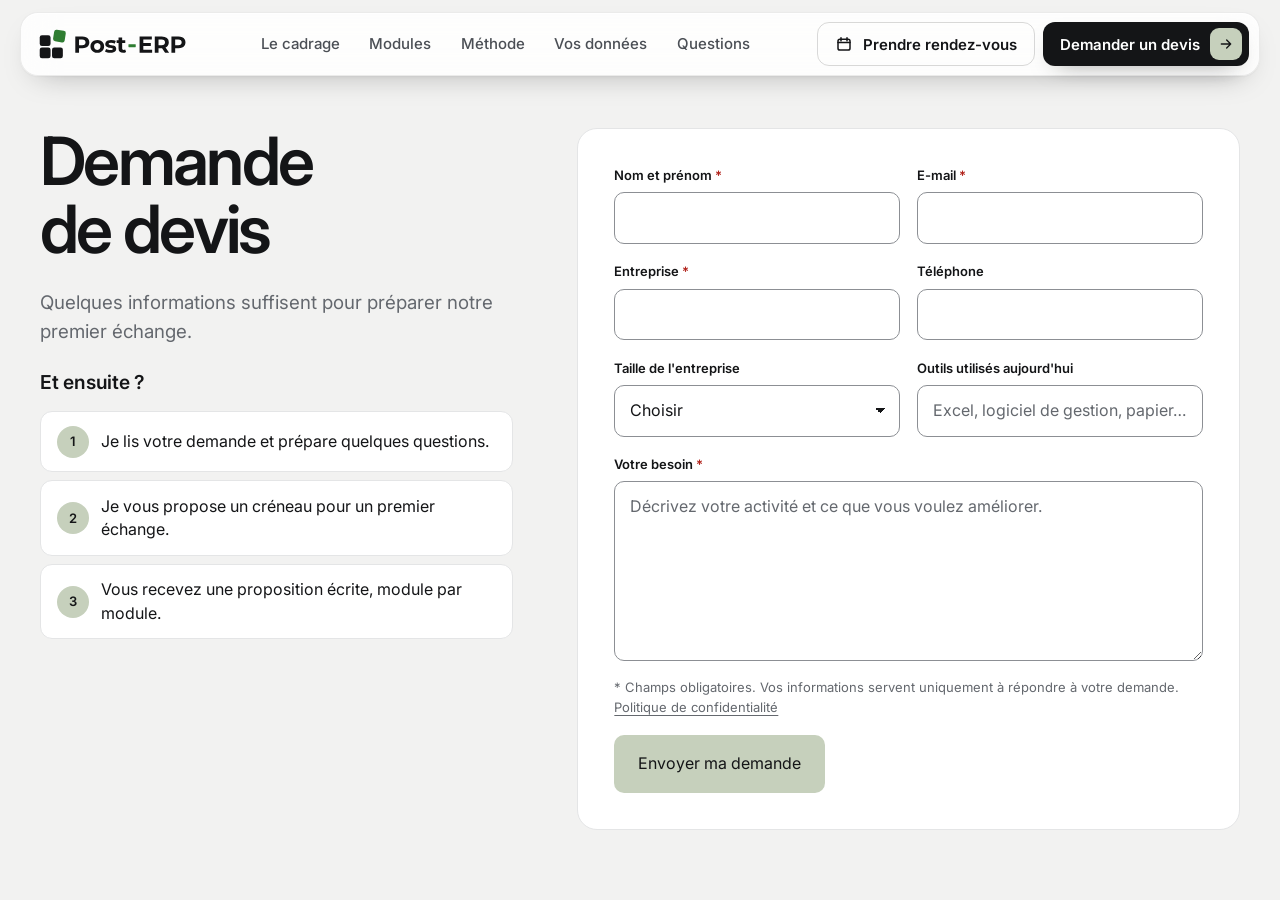
==== contact.html @ 347a3115 "Site statique Post-ERP, converti depuis la maquette Shopify Quatre pages (accueil, contact, mentions" ====
<!doctype html>
<html
  
  lang="fr"
  dir="ltr"
>
  <head>
<script>window.Shopify = window.Shopify || { designMode: false, locale: 'fr', country: 'FR', currency: { active: 'EUR', rate: '1.0' }, routes: { root: './' } };</script>

<meta charset="utf-8">
<meta
  http-equiv="X-UA-Compatible"
  content="IE=edge"
>
<meta
  name="viewport"
  content="width=device-width,initial-scale=1,viewport-fit=cover"
>
<meta
  name="theme-color"
  content=""
>

<meta
  property="og:site_name"
  content="Post-ERP"
>

<meta
  property="og:title"
  content="Demande de devis"
>
<meta
  property="og:type"
  content="website"
>
<meta
  property="og:description"
  content="L&#39;ERP sur mesure qui travaille comme vous"
><meta
  name="twitter:card"
  content="summary_large_image"
>
<meta
  name="twitter:title"
  content="Demande de devis"
>
<meta
  name="twitter:description"
  content="L&#39;ERP sur mesure qui travaille comme vous"
>

<link rel="icon" href="assets/brand/favicon.svg" type="image/svg+xml">
<link rel="icon" href="assets/brand/favicon-32.png" sizes="32x32" type="image/png">
<link rel="apple-touch-icon" href="assets/brand/icone-180.png">
<title>
  Demande de devis
 &ndash; Post-ERP</title>

<link href="assets/theme/base.css" rel="stylesheet" type="text/css" media="all" />

<script type="importmap">{
 "imports": {
  "@theme/component": "./assets/theme/component.js",
  "@theme/utilities": "./assets/theme/utilities.js"
 }
}</script>

<script
  src="assets/theme/accordion-custom.js"
  type="module"
  fetchpriority="low"
></script>

<script
  src="assets/theme/anchored-popover.js"
  type="module"
  fetchpriority="low"
></script>

<script
  src="assets/theme/rte-formatter.js"
  type="module"
  fetchpriority="low"
></script>

<script
  src="assets/theme/auto-close-details.js"
  defer="defer"
></script>

<script>
  const supportsNativePopover = 'popover' in HTMLElement.prototype;
  const Theme = {
    supportsNativePopover,
    popoverPolyfillReady: supportsNativePopover
      ? Promise.resolve()
      : import("assets/theme/popover-polyfill.js").then(() => {}),
    translations: {
      placeholder_image: `Image du paramètre fictif`,
      added: `Ajouté`,
      recipient_form_fields_visible: `Les champs du formulaire de destinataire sont désormais visibles`,
      recipient_form_fields_hidden: `Les champs du formulaire de destinataire sont désormais masqués`,
      recipient_form_error: `La soumission du formulaire présentait une erreur`,
      items_added_to_cart_one: `1 article ajouté au panier`,
      items_added_to_cart_other: `{{ count }} articles ajoutés au panier`,
      cart_count: `Nombre total d’articles dans le panier`,
    },
    routes: {
      cart_add_url: '/cart/add.js',
      cart_change_url: '/cart/change',
      cart_update_url: '/cart/update',
      cart_url: '/cart',
      predictive_search_url: '/search/suggest',
      search_url: '/search',
    },
    template: {
      name: 'page.contact',
    },
  };
</script>
<style data-shopify>
@font-face {
  font-family: Inter;
  font-weight: 400;
  font-style: normal;
  font-display: swap;
  src: url("assets/fonts/inter_n4.b2a3f24c19b4de56e8871f609e73ca7f6d2e2bb9.woff2") format("woff2"),
       url("assets/fonts/inter_n4.af8052d517e0c9ffac7b814872cecc27ae1fa132.woff") format("woff");
}
@font-face {
  font-family: Inter;
  font-weight: 700;
  font-style: normal;
  font-display: swap;
  src: url("assets/fonts/inter_n7.02711e6b374660cfc7915d1afc1c204e633421e4.woff2") format("woff2"),
       url("assets/fonts/inter_n7.6dab87426f6b8813070abd79972ceaf2f8d3b012.woff") format("woff");
}
@font-face {
  font-family: Inter;
  font-weight: 400;
  font-style: italic;
  font-display: swap;
  src: url("assets/fonts/inter_i4.feae1981dda792ab80d117249d9c7e0f1017e5b3.woff2") format("woff2"),
       url("assets/fonts/inter_i4.62773b7113d5e5f02c71486623cf828884c85c6e.woff") format("woff");
}
@font-face {
  font-family: Inter;
  font-weight: 700;
  font-style: italic;
  font-display: swap;
  src: url("assets/fonts/inter_i7.b377bcd4cc0f160622a22d638ae7e2cd9b86ea4c.woff2") format("woff2"),
       url("assets/fonts/inter_i7.7c69a6a34e3bb44fcf6f975857e13b9a9b25beb4.woff") format("woff");
}
@font-face {
  font-family: Inter;
  font-weight: 500;
  font-style: normal;
  font-display: swap;
  src: url("assets/fonts/inter_n5.d7101d5e168594dd06f56f290dd759fba5431d97.woff2") format("woff2"),
       url("assets/fonts/inter_n5.5332a76bbd27da00474c136abb1ca3cbbf259068.woff") format("woff");
}
@font-face {
  font-family: Inter;
  font-weight: 500;
  font-style: italic;
  font-display: swap;
  src: url("assets/fonts/inter_i5.4474f48e6ab2b1e01aa2b6d942dd27fa24f2d99f.woff2") format("woff2"),
       url("assets/fonts/inter_i5.493dbd6ee8e49f4ad722ebb68d92f201af2c2f56.woff") format("woff");
}
@font-face {
  font-family: Inter;
  font-weight: 600;
  font-style: normal;
  font-display: swap;
  src: url("assets/fonts/inter_n6.771af0474a71b3797eb38f3487d6fb79d43b6877.woff2") format("woff2"),
       url("assets/fonts/inter_n6.88c903d8f9e157d48b73b7777d0642925bcecde7.woff") format("woff");
}
@font-face {
  font-family: Inter;
  font-weight: 600;
  font-style: italic;
  font-display: swap;
  src: url("assets/fonts/inter_i6.3bbe0fe1c7ee4f282f9c2e296f3e4401a48cbe19.woff2") format("woff2"),
       url("assets/fonts/inter_i6.8bea21f57a10d5416ddf685e2c91682ec237876d.woff") format("woff");
}
@font-face {
  font-family: "Playfair Display";
  font-weight: 400;
  font-style: normal;
  font-display: swap;
  src: url("assets/fonts/playfairdisplay_n4.9980f3e16959dc89137cc1369bfc3ae98af1deb9.woff2") format("woff2"),
       url("assets/fonts/playfairdisplay_n4.c562b7c8e5637886a811d2a017f9e023166064ee.woff") format("woff");
}
@font-face {
  font-family: "Playfair Display";
  font-weight: 700;
  font-style: normal;
  font-display: swap;
  src: url("assets/fonts/playfairdisplay_n7.592b3435e0fff3f50b26d410c73ae7ec893f6910.woff2") format("woff2"),
       url("assets/fonts/playfairdisplay_n7.998b1417dec711058cce2abb61a0b8c59066498f.woff") format("woff");
}
@font-face {
  font-family: "Playfair Display";
  font-weight: 400;
  font-style: italic;
  font-display: swap;
  src: url("assets/fonts/playfairdisplay_i4.804ea8da9192aaed0368534aa085b3c1f3411619.woff2") format("woff2"),
       url("assets/fonts/playfairdisplay_i4.5538cb7a825d13d8a2333cd8a94065a93a95c710.woff") format("woff");
}
@font-face {
  font-family: "Playfair Display";
  font-weight: 700;
  font-style: italic;
  font-display: swap;
  src: url("assets/fonts/playfairdisplay_i7.ba833b400bcd9c858b439c75a4a7c6eddc4c7de0.woff2") format("woff2"),
       url("assets/fonts/playfairdisplay_i7.4872c65919810cd2f622f4ba52cd2e9e595f11d5.woff") format("woff");
}

  :root {
    /* Safe area insets — non-zero on notched devices because meta-tags.liquid sets viewport-fit=cover */
    --safe-area-inset-top: env(safe-area-inset-top, 0px);
    --safe-area-inset-right: env(safe-area-inset-right, 0px);
    --safe-area-inset-bottom: env(safe-area-inset-bottom, 0px);
    --safe-area-inset-left: env(safe-area-inset-left, 0px);

    /* Page Layout */
    --sidebar-width: 25rem;
    --theme-drawer-width: 30rem;
    --narrow-content-width: 36rem;
    --normal-content-width: 42rem;
    --narrow-page-width: 90rem;
    --normal-page-width: 120rem;
    --wide-page-width: 150rem;

    /* Section Heights */
    --section-height-small: 15rem;
    --section-height-medium: 25rem;
    --section-height-large: 35rem;

    @media screen and (min-width: 40em) {
      --section-height-small: 40svh;
      --section-height-medium: 55svh;
      --section-height-large: 70svh;
    }

    @media screen and (min-width: 60em) {
      --section-height-small: 50svh;
      --section-height-medium: 65svh;
      --section-height-large: 80svh;
    }

    /* Letter spacing */
    --letter-spacing-sm: 0.06em;

    /* Font families */
    --font-body--family: Inter, sans-serif;
    --font-body--style: normal;
    --font-body--weight: 400;
    --font-subheading--family: Inter, sans-serif;
    --font-subheading--style: normal;
    --font-subheading--weight: 500;
    --font-heading--family: Inter, sans-serif;
    --font-heading--style: normal;
    --font-heading--weight: 600;
    --font-accent--family: "Playfair Display", serif;
    --font-accent--style: normal;
    --font-accent--weight: 400;

    /* Margin sizes */
    --font-heading--spacing: 0.25em;
    --font-h1--spacing: var(--font-heading--spacing);
    --font-h2--spacing: var(--font-heading--spacing);
    --font-h3--spacing: var(--font-heading--spacing);
    --font-h4--spacing: var(--font-heading--spacing);
    --font-h5--spacing: var(--font-heading--spacing);
    --font-h6--spacing: var(--font-heading--spacing);
    --font-paragraph--spacing: 0.5em;

    /** Z-Index / Layering */
    --layer-section-background: -2;
    --layer-lowest: -1;
    --layer-base: 0;
    --layer-flat: 1;
    --layer-raised: 2;
    --layer-heightened: 4;
    --layer-sticky: 8;
    --layer-window-overlay: 10;
    --layer-header-menu: 12;
    --layer-overlay: 16;
    --layer-menu-drawer: 18;
    --layer-temporary: 20;

    /* Max-width / Measure */
    --max-width--body-normal: 32.5em;
    --max-width--body-narrow: 22.75em;

    --max-width--heading-normal: 32.5em;
    --max-width--heading-narrow: 19.5em;

    --max-width--display-normal: 13em;
    --max-width--display-narrow: 9.75em;
    --max-width--display-tight: 3.25em;

    /* Letter-spacing / Tracking */
    --letter-spacing--display-tight: -0.03em;
    --letter-spacing--display-normal: 0em;
    --letter-spacing--display-loose: 0.03em;

    --letter-spacing--heading-tight: -0.03em;
    --letter-spacing--heading-normal: 0em;
    --letter-spacing--heading-loose: 0.03em;

    --letter-spacing--body-tight: -0.03em;
    --letter-spacing--body-normal: 0em;
    --letter-spacing--body-loose: 0.03em;

    /* Line height / Leading */
    --line-height: 1;

    --line-height--display-tight: 1;
    --line-height--display-normal: 1.1;
    --line-height--display-loose: 1.2;

    --line-height--heading-tight: 1.15;
    --line-height--heading-normal: 1.25;
    --line-height--heading-loose: 1.35;

    --line-height--body-tight: 1.2;
    --line-height--body-normal: 1.4;
    --line-height--body-loose: 1.6;

    /* Typography presets */
    --font-size--paragraph: 1.0rem;--font-size--h1: clamp(3.0rem, 5.6vw, 3.5rem);--font-size--h2: clamp(2.25rem, 4.8vw, 3.0rem);--font-size--h3: 2.0rem;--font-size--h4: 1.5rem;--font-size--h5: 0.875rem;--font-size--h6: 0.75rem;--font-paragraph--weight: 400;--font-paragraph--size: var(--font-size--paragraph);--font-paragraph--family: var(--font-body--family);--font-paragraph--style: var(--font-body--style);--font-paragraph--case: ;--font-paragraph--line-height: var(--line-height--body-loose);--font-h1--weight: var(--font-heading--weight);--font-h1--letter-spacing: var(--letter-spacing--heading-normal);--font-h1--size: var(--font-size--h1);--font-h1--family: var(--font-heading--family);--font-h1--style: var(--font-heading--style);--font-h1--case: none;--font-h1--line-height: var(--line-height--display-tight);--font-h2--weight: var(--font-heading--weight);--font-h2--letter-spacing: var(--letter-spacing--heading-normal);--font-h2--size: var(--font-size--h2);--font-h2--family: var(--font-heading--family);--font-h2--style: var(--font-heading--style);--font-h2--case: none;--font-h2--line-height: var(--line-height--display-tight);--font-h3--weight: var(--font-heading--weight);--font-h3--letter-spacing: var(--letter-spacing--heading-normal);--font-h3--size: var(--font-size--h3);--font-h3--family: var(--font-heading--family);--font-h3--style: var(--font-heading--style);--font-h3--case: none;--font-h3--line-height: var(--line-height--display-normal);--font-h4--weight: var(--font-heading--weight);--font-h4--letter-spacing: var(--letter-spacing--heading-normal);--font-h4--size: var(--font-size--h4);--font-h4--family: var(--font-heading--family);--font-h4--style: var(--font-heading--style);--font-h4--case: none;--font-h4--line-height: var(--line-height--display-tight);--font-h5--weight: var(--font-subheading--weight);--font-h5--letter-spacing: var(--letter-spacing--heading-normal);--font-h5--size: var(--font-size--h5);--font-h5--family: var(--font-subheading--family);--font-h5--style: var(--font-subheading--style);--font-h5--case: none;--font-h5--line-height: var(--line-height--display-loose);--font-h6--weight: var(--font-subheading--weight);--font-h6--letter-spacing: var(--letter-spacing--heading-normal);--font-h6--size: var(--font-size--h6);--font-h6--family: var(--font-subheading--family);--font-h6--style: var(--font-subheading--style);--font-h6--case: none;--font-h6--line-height: var(--line-height--display-loose);

    /* Hardcoded font sizes */
    --font-size--3xs: 0.625rem;
    --font-size--2xs: 0.75rem;
    --font-size--xs: 0.8125rem;
    --font-size--sm: 0.875rem;
    --font-size--md: 1rem;
    --font-size--lg: 1.125rem;
    --font-size--xl: 1.25rem;
    --font-size--2xl: 1.5rem;
    --font-size--3xl: 2rem;
    --font-size--4xl: 2.5rem;
    --font-size--5xl: 3rem;
    --font-size--6xl: 3.5rem;

    /* Menu font sizes */
    --menu-font-sm--size: 0.875rem;
    --menu-font-sm--line-height: calc(1.1 + 0.5 * min(16 / 14));
    --menu-font-md--size: 1rem;
    --menu-font-md--line-height: calc(1.1 + 0.5 * min(16 / 16));
    --menu-font-xl--size: 1.25rem;
    --menu-font-xl--line-height: calc(1.1 + 0.5 * min(16 / 20));
    --menu-font-2xl--size: 1.75rem;
    --menu-font-2xl--line-height: calc(1.1 + 0.5 * min(16 / 28));

    /* Colors */
    --color-error: #8B0000;
    --color-success: #006400;
    --color-white: #FFFFFF;
    --color-white-rgb: 255 255 255;
    --color-instock: #3ED660;
    --color-lowstock: #EE9441;
    --color-outofstock: #C8C8C8;

    /* Opacity */
    --opacity-5: 0.05;
    --opacity-8: 0.08;
    --opacity-10: 0.1;
    --opacity-15: 0.15;
    --opacity-20: 0.2;
    --opacity-25: 0.25;
    --opacity-30: 0.3;
    --opacity-40: 0.4;
    --opacity-50: 0.5;
    --opacity-60: 0.6;
    --opacity-70: 0.7;
    --opacity-80: 0.8;
    --opacity-85: 0.85;
    --opacity-90: 0.9;
    --opacity-subdued-text: 0.8;
    --opacity-muted-text: 0.6;

    --shadow-button: 0 2px 3px rgb(0 0 0 / 20%);
    --gradient-image-overlay: linear-gradient(to top, rgb(0 0 0 / 0.5), transparent);

    /* Spacing */
    --margin-3xs: 0.125rem;
    --margin-2xs: 0.3rem;
    --margin-xs: 0.5rem;
    --margin-sm: 0.7rem;
    --margin-md: 0.8rem;
    --margin-lg: 1rem;
    --margin-xl: 1.25rem;
    --margin-2xl: 1.5rem;
    --margin-4xl: 2rem;
    --margin-6xl: 5rem;

    --padding-3xs: 0.125rem;
    --padding-2xs: 0.25rem;
    --padding-xs: 0.5rem;
    --padding-sm: 0.7rem;
    --padding-md: 0.8rem;
    --padding-lg: 1rem;
    --padding-xl: 1.25rem;
    --padding-2xl: 1.5rem;
    --padding-3xl: 1.75rem;
    --padding-4xl: 2rem;
    --padding-5xl: 3rem;
    --padding-6xl: 4rem;

    --gap-3xs: 0.125rem;
    --gap-2xs: 0.3rem;
    --gap-xs: 0.5rem;
    --gap-sm: 0.7rem;
    --gap-md: 0.9rem;
    --gap-lg: 1rem;
    --gap-xl: 1.25rem;
    --gap-2xl: 2rem;
    --gap-3xl: 3rem;

    --spacing-scale-md: 0.7;
    --spacing-scale-default: 1.0;

    /* Checkout buttons gap */
    --checkout-button-gap: 10px;

    /* Borders */
    --style-border-width: 1px;
    --style-border-radius-xs: 0.2rem;
    --style-border-radius-sm: 0.6rem;
    --style-border-radius-md: 0.8rem;
    --style-border-radius-50: 50%;
    --style-border-radius-lg: 1rem;
    --style-border-radius-pills: 40px;
    --style-border-radius-inputs: 10px;
    --style-border-radius-buttons-primary: 10px;
    --style-border-radius-buttons-secondary: 10px;
    --style-border-width-primary: 0px;
    --style-border-width-secondary: 1px;
    --style-border-width-inputs: 1px;
    --style-border-radius-popover: 12px;
    --style-border-popover: 1px solid #E4E5E6;
    --style-border-drawer: 1px solid #E4E5E6;
    --style-border-swatch-opacity: 10%;
    --style-border-swatch-width: 1px;
    --style-border-swatch-style: solid;

    /* Animation */
    --ease-out-cubic: cubic-bezier(0.33, 1, 0.68, 1);
    --ease-out-quad: cubic-bezier(0.32, 0.72, 0, 1);
    --animation-speed-fast: 0.0625s;
    --animation-speed: 0.125s;
    --animation-speed-slow: 0.2s;
    --animation-speed-medium: 0.15s;
    --animation-easing: ease-in-out;
    --drawer-animation-speed: 0.2s;
    --animation-values: var(--animation-speed) var(--animation-easing);
    --animation-timing-hover: cubic-bezier(0.25, 0.46, 0.45, 0.94);
    --animation-timing-active: cubic-bezier(0.5, 0, 0.75, 0);
    --animation-timing-bounce: cubic-bezier(0.34, 1.56, 0.64, 1);
    --animation-timing-default: cubic-bezier(0, 0, 0.2, 1);
    --animation-timing-fade-in: cubic-bezier(0.16, 1, 0.3, 1);
    --animation-timing-fade-out: cubic-bezier(0.4, 0, 0.2, 1);
    /* Spring definitions suffixed with perceptual duration (d<ms>) and bounce (b<%>)*/
    --spring-d300-b0-easing: linear(0, 0.0033 0.81%, 0.027 2.42%, 0.0916 4.84%, 0.4745 15.32%, 0.6422 20.97%, 0.7175, 0.7789, 0.8283 30.64%, 0.876, 0.9111 38.71%, 0.941, 0.9611 48.39%, 0.9707, 0.978 54.84%, 0.9885 62.1%, 0.9949 70.97%, 0.9982 82.26%, 0.9997 100%);
    --spring-d300-b0-duration: 0.4980s;
    --spring-d280-b0-easing: linear(0, 0.0044, 0.0164 1.85%, 0.085 4.63%, 0.4571 14.81%, 0.575 18.52%, 0.6505, 0.7148 24.07%, 0.7849, 0.8393, 0.8809 35.18%, 0.9189, 0.9453 44.44%, 0.9662, 0.9793 55.55%, 0.9894 62.95%, 0.995 71.28%, 0.9982 82.39%, 0.9997 99.98%);
    --spring-d280-b0-duration: 0.4648s;
    --spring-d220-b0-easing: linear(
      0,
      0.0093 1.37%,
      0.0696 4.12%,
      0.4667 15.09%,
      0.6322 20.58%,
      0.6986 23.32%,
      0.7793 27.44%,
      0.8219 30.18%,
      0.8721,
      0.9089 38.42%,
      0.9427,
      0.9644,
      0.978 54.88%,
      0.9881 61.74%,
      0.9944 69.97%,
      0.998 80.95%,
      0.9996 98.78%
    );
    --spring-d220-b0-duration: 0.3818s;
    --spring-d180-b0-easing: linear(0, 0.0234, 0.0805 4.48%, 0.4865 15.68%, 0.6211 20.16%, 0.7696 26.88%, 0.8064 29.12%, 0.8646, 0.9063, 0.9358, 0.9563 47.04%, 0.9757, 0.9867 60.48%, 0.9941 69.44%, 0.9979 80.64%, 0.9996 98.56%);
    --spring-d180-b0-duration: 0.2988s;

    /* View transitions */
    /* View transition old */
    --view-transition-old-main-content: var(--animation-speed) var(--animation-easing) both fadeOut;

    /* View transition new */
    --view-transition-new-main-content: var(--animation-speed) var(--animation-easing) both fadeIn, var(--animation-speed) var(--animation-easing) both slideInTopViewTransition;

    /* Focus */
    --focus-outline-width: 0.09375rem;
    --focus-outline-offset: 0.2em;

    /* Badges */
    --badge-rectangle-padding-block: 1px;
    --badge-rectangle-padding-inline: 6px;
    @media screen and (min-width: 750px) {
      --badge-rectangle-padding-block: 4px;
      --badge-rectangle-padding-inline: 10px;
    }

    /* Icons */
    --icon-size-2xs: 0.6rem;
    --icon-size-xs: 0.85rem;
    --icon-size-sm: 1.25rem;
    --icon-size-md: 1.375rem;
    --icon-size-lg: 1.5rem;
    --icon-stroke-width: 1.5px;

    /* Input */
    --input-padding-y: 0.8rem;
    --input-padding-x: 0.8rem;
    --input-padding: var(--input-padding-y) var(--input-padding-x);
    --input-box-shadow-width: var(--style-border-width-inputs);
    --input-box-shadow: 0 0 0 var(--input-box-shadow-width) var(--color-input-border);
    --input-box-shadow-focus: 0 0 0 calc(var(--input-box-shadow-width) + 0.5px) var(--color-input-border);
    --input-disabled-background-color: rgb(var(--color-foreground-rgb) / var(--opacity-10));
    --input-disabled-border-color: rgb(var(--color-foreground-rgb) / var(--opacity-5));
    --input-disabled-text-color: rgb(var(--color-foreground-rgb) / var(--opacity-50));
    --input-textarea-min-height: 55px;

    /* Checkbox */
    --checkbox-size: 22px;
    --checkbox-border-radius: 7px;
    --checkbox-border: 1px solid rgb(var(--color-foreground-rgb) / var(--opacity-35-55));
    --checkbox-label-padding: 8px;

    @media screen and (min-width: 750px) {
      --checkbox-size: 16px;
      --checkbox-border-radius: 5px;
      --checkbox-label-padding: 6px;
    }

    /* Button size */
    --button-size-md: 36px;
    --button-size: var(--minimum-touch-target);
    --button-padding-inline: 24px;
    --button-padding-block: 16px;

    /* Button font: the accent font brings its own style and weight; body buttons keep the paragraph style and weight */--button-font-family-primary: var(--font-body--family);
    --button-font-family-secondary: var(--font-body--family);
    --button-font-style-primary: var(--font-paragraph--style);
    --button-font-style-secondary: var(--font-paragraph--style);
    --button-font-weight-primary: var(--font-paragraph--weight);
    --button-font-weight-secondary: var(--font-paragraph--weight);

    /* Button text case */
    --button-text-case-primary: default;
    --button-text-case-secondary: default;

    /* Borders */
    --border-color: rgb(var(--color-border-rgb) / var(--opacity-50));
    --border-width-sm: 1px;
    --border-radius-sm: 0.25rem;

    /* Drawers */
    --drawer-header-desktop-top: 0rem;
    --drawer-padding: calc(var(--padding-sm) + 7px);
    --drawer-height: 100dvh;
    --drawer-width: 95vw;
    --drawer-max-width: 500px;

    /* Variant Picker Swatches */
    --variant-picker-swatch-width-unitless: 34;
    --variant-picker-swatch-height-unitless: 34;
    --variant-picker-swatch-width: 34px;
    --variant-picker-swatch-height: 34px;
    --variant-picker-swatch-radius: 32px;
    --variant-picker-border-width: 1px;
    --variant-picker-border-style: solid;
    --variant-picker-border-opacity: 10%;

    /* Variant Picker Buttons */
    --variant-picker-button-radius: 14px;
    --variant-picker-button-border-width: 1px;
    --variant-option-label-color: var(--color, var(--color-foreground));

    /* Slideshow */
    --slideshow-controls-icon: 2rem;
    --peek-next-slide-size: 3rem;

    /* Utilities */
    --backdrop-opacity: 0.15;
    --backdrop-color-rgb: var(--color-shadow-rgb);
    --minimum-touch-target: 44px;
    --disabled-opacity: 0.5;
    --skeleton-opacity: 0.025;

    /* Shapes */

    /* Buy buttons */
    --height-buy-buttons: calc(var(--padding-lg) * 2 + var(--icon-size-sm));

    /* Card image width and height variables */
    --card-width-small: 10rem;

    --height-small: 10rem;

    @media screen and (min-width: 750px) {
      --height-small: 17.5rem;
    }

    /* Modal */
    --modal-max-height: 65dvh;
    --quick-add-modal-height: min(38.5rem, 96vh);
    /* Centered dialog: reserve the larger side inset on both edges so a landscape
       notch cannot cover the close button. 2vw keeps the original 96vw gutter. */
    --quick-add-modal-width: min(
      54rem,
      calc(100vw - 2 * max(2vw, var(--safe-area-inset-left), var(--safe-area-inset-right)))
    );
    --quick-add-modal-gallery-width: 24rem;

    /* Card styles for search */
    --card-bg-hover: rgb(var(--color-foreground-rgb) / var(--opacity-5));
    --card-border-hover: rgb(var(--color-foreground-rgb) / var(--opacity-30));
    --card-border-focus: rgb(var(--color-foreground-rgb) / var(--opacity-10));

    /* Cart */
    --cart-primary-font-family: var(--font-body--family);
    --cart-primary-font-style: var(--font-body--style);
    --cart-primary-font-weight: var(--font-body--weight);
    --cart-secondary-font-family: var(--font-subheading--family);
    --cart-secondary-font-style: var(--font-subheading--style);
    --cart-secondary-font-weight: var(--font-subheading--weight);
  }

  .custom-color-quick-add {
    --quick-add-background: #F2F2F1;
    --quick-add-foreground: #141517;
  }
</style>

  <style data-shopify>
    .color-custom-popover,
    .color-custom-popover .text-block {
      /* Background */
      --color-background: #F2F2F1;
      --color-background-rgb: 242 242 241;

      /* Opacity values adjusted for background brightness */
      
--opacity-5-15: 0.05; --opacity-10-25: 0.1; --opacity-35-55: 0.35; --opacity-40-60:
0.4; --opacity-30-60: 0.3; --opacity-60: 0.6;

        /* Foreground / text — explicit or smart-contrasted */
        --color: #141517;
        --color-rgb: 20 21 23;
        --color-foreground: #141517;
        --color-foreground-rgb: 20 21 23;
        --color-foreground-muted: rgb(20 21 23 / var(--opacity-muted-text));
        --color-foreground-subdued: rgb(20 21 23 / var(--opacity-subdued-text));
        --color-border: #E4E5E6;
        --color-border-rgb: 228 229 230;
      
    }

      .color-custom-popover {
        /* Form-related tokens stay on .color-custom only — .text-block is a prose
           container (text/announcement/inline-text/blog-post-description/
           collection-link/price/sku) and never holds form inputs. */
        --input-disabled-background-color: rgb(20 21 23 / var(--opacity-10));
        --input-disabled-border-color: rgb(20 21 23 / var(--opacity-5));
        --input-disabled-text-color: rgb(20 21 23 / var(--opacity-50));
        --checkbox-border: 1px solid rgb(20 21 23 / var(--opacity-35-55));
      }

    .color-custom-popover {
      color: var(--color, var(--color-foreground));
      background-color: var(--color-background);
    }
  </style>

  <style data-shopify>
    .color-custom-drawer,
    .color-custom-drawer .text-block {
      /* Background */
      --color-background: #F2F2F1;
      --color-background-rgb: 242 242 241;

      /* Opacity values adjusted for background brightness */
      
--opacity-5-15: 0.05; --opacity-10-25: 0.1; --opacity-35-55: 0.35; --opacity-40-60:
0.4; --opacity-30-60: 0.3; --opacity-60: 0.6;

        /* Foreground / text — explicit or smart-contrasted */
        --color: #141517;
        --color-rgb: 20 21 23;
        --color-foreground: #141517;
        --color-foreground-rgb: 20 21 23;
        --color-foreground-muted: rgb(20 21 23 / var(--opacity-muted-text));
        --color-foreground-subdued: rgb(20 21 23 / var(--opacity-subdued-text));
        --color-border: #E4E5E6;
        --color-border-rgb: 228 229 230;
      
    }

      .color-custom-drawer {
        /* Form-related tokens stay on .color-custom only — .text-block is a prose
           container (text/announcement/inline-text/blog-post-description/
           collection-link/price/sku) and never holds form inputs. */
        --input-disabled-background-color: rgb(20 21 23 / var(--opacity-10));
        --input-disabled-border-color: rgb(20 21 23 / var(--opacity-5));
        --input-disabled-text-color: rgb(20 21 23 / var(--opacity-50));
        --checkbox-border: 1px solid rgb(20 21 23 / var(--opacity-35-55));
      }

    .color-custom-drawer {
      color: var(--color, var(--color-foreground));
      background-color: var(--color-background);
    }
  </style>

  <style data-shopify>
    .color-custom-badge-sale,
    .color-custom-badge-sale .text-block {
      /* Background */
      --color-background: #F2F2F1;
      --color-background-rgb: 242 242 241;

      /* Opacity values adjusted for background brightness */
      
--opacity-5-15: 0.05; --opacity-10-25: 0.1; --opacity-35-55: 0.35; --opacity-40-60:
0.4; --opacity-30-60: 0.3; --opacity-60: 0.6;

        /* Foreground / text — explicit or smart-contrasted */
        --color: #141517;
        --color-rgb: 20 21 23;
        --color-foreground: #141517;
        --color-foreground-rgb: 20 21 23;
        --color-foreground-muted: rgb(20 21 23 / var(--opacity-muted-text));
        --color-foreground-subdued: rgb(20 21 23 / var(--opacity-subdued-text));
        --color-border: #141517;
        --color-border-rgb: 20 21 23;
      
    }

      .color-custom-badge-sale {
        /* Form-related tokens stay on .color-custom only — .text-block is a prose
           container (text/announcement/inline-text/blog-post-description/
           collection-link/price/sku) and never holds form inputs. */
        --input-disabled-background-color: rgb(20 21 23 / var(--opacity-10));
        --input-disabled-border-color: rgb(20 21 23 / var(--opacity-5));
        --input-disabled-text-color: rgb(20 21 23 / var(--opacity-50));
        --checkbox-border: 1px solid rgb(20 21 23 / var(--opacity-35-55));
      }

    .color-custom-badge-sale {
      color: var(--color, var(--color-foreground));
      background-color: var(--color-background);
    }
  </style>

  <style data-shopify>
    .color-custom-badge-sold-out,
    .color-custom-badge-sold-out .text-block {
      /* Background */
      --color-background: #eef1ea;
      --color-background-rgb: 238 241 234;

      /* Opacity values adjusted for background brightness */
      
--opacity-5-15: 0.05; --opacity-10-25: 0.1; --opacity-35-55: 0.35; --opacity-40-60:
0.4; --opacity-30-60: 0.3; --opacity-60: 0.6;

        /* Foreground / text — explicit or smart-contrasted */
        --color: #141517;
        --color-rgb: 20 21 23;
        --color-foreground: #141517;
        --color-foreground-rgb: 20 21 23;
        --color-foreground-muted: rgb(20 21 23 / var(--opacity-muted-text));
        --color-foreground-subdued: rgb(20 21 23 / var(--opacity-subdued-text));
        --color-border: #141517;
        --color-border-rgb: 20 21 23;
      
    }

      .color-custom-badge-sold-out {
        /* Form-related tokens stay on .color-custom only — .text-block is a prose
           container (text/announcement/inline-text/blog-post-description/
           collection-link/price/sku) and never holds form inputs. */
        --input-disabled-background-color: rgb(20 21 23 / var(--opacity-10));
        --input-disabled-border-color: rgb(20 21 23 / var(--opacity-5));
        --input-disabled-text-color: rgb(20 21 23 / var(--opacity-50));
        --checkbox-border: 1px solid rgb(20 21 23 / var(--opacity-35-55));
      }

    .color-custom-badge-sold-out {
      color: var(--color, var(--color-foreground));
      background-color: var(--color-background);
    }
  </style>

<style data-shopify>
@font-face {
  font-family: "Playfair Display";
  font-weight: 400;
  font-style: italic;
  font-display: swap;
  src: url("assets/fonts/playfairdisplay_i4.804ea8da9192aaed0368534aa085b3c1f3411619.woff2") format("woff2"),
       url("assets/fonts/playfairdisplay_i4.5538cb7a825d13d8a2333cd8a94065a93a95c710.woff") format("woff");
}

:root {
    --erp-c-plane: #F2F2F1;
    --erp-c-ink: #141517;
    --erp-c-accent: #C6D0BC;
    --erp-c-line: #E4E5E6;
    --erp-c-surface: #ffffff;
    --erp-c-ink-2: #64686e;
    --erp-c-field: #8c8f94;
    --erp-c-series: #457a3c;
    --erp-c-grid: #e6e6e7;
    --erp-c-critical: #d42a1f;
    --erp-c-critical-text: #b1211a;
    --erp-c-critical-bg: #fdecea;
    --erp-c-warning: #b97f00;
    --erp-c-warning-text: #8a5c00;
    --erp-c-warning-bg: #fff3d1;
    --erp-c-good: #2e8b3a;
    --erp-c-good-text: #1f6f2a;
    --erp-c-good-bg: #e5f3e2;
    --erp-serif: "Playfair Display", serif;
  }
</style>

<style>
  /* Tokens sémantiques : ils pointent vers les primitives de snippets/erp-tokens.liquid */
  .erp {
    --erp-plane: var(--erp-c-plane);
    --erp-surface: var(--erp-c-surface);
    --erp-ink: var(--erp-c-ink);
    --erp-ink-2: var(--erp-c-ink-2);
    --erp-accent: var(--erp-c-accent);
    --erp-line: var(--erp-c-line);
    --erp-bg: var(--erp-plane);
  }

  .erp--tint {
    --erp-bg: var(--erp-c-surface);
  }

  .erp-invert {
    --erp-bg: var(--erp-c-ink);
    --erp-surface: var(--erp-c-ink);
    --erp-plane: rgb(255 255 255 / 0.08);
    --erp-ink: #f4f4f3;
    --erp-ink-2: #a7a7a7;
    --erp-line: rgb(255 255 255 / 0.14);
    --color-secondary-button-background: transparent;
    --color-secondary-button-text: #f4f4f3;
    --color-secondary-button-border: rgb(255 255 255 / 0.45);
    --color-secondary-button-hover-background: rgb(255 255 255 / 0.08);
    --color-secondary-button-hover-text: #f4f4f3;
    --color-secondary-button-hover-border: #f4f4f3;
    background: var(--erp-bg);
    color: var(--erp-ink);
  }

  /* Base */
  .erp {
    --erp-radius: 16px;
    --erp-radius-sm: 10px;
    --erp-space: clamp(4rem, 2.5rem + 5vw, 7.5rem);
    --erp-sans: var(--font-body--family);
    --erp-head: var(--font-heading--family);
    --erp-head-weight: var(--font-heading--weight, 600);
    position: relative;
    padding-block: calc(var(--erp-space) * 0.5);
    background: var(--erp-bg);
    color: var(--erp-ink);
    font-family: var(--erp-sans);
  }

  .erp *,
  .erp *::before,
  .erp *::after {
    box-sizing: border-box;
  }

  .erp-wrap {
    width: 100%;
    max-width: var(--page-width, calc(90rem + 80px));
    margin-inline: auto;
    padding-inline: var(--page-margin, 20px);
  }

  .erp-sr {
    position: absolute !important;
    width: 1px;
    height: 1px;
    margin: -1px;
    padding: 0;
    overflow: hidden;
    clip: rect(0 0 0 0);
    white-space: nowrap;
    border: 0;
  }

  /* Typographie : titres en sans gras, un mot en serif italique (balise em) */
  .erp-display,
  .erp-h2,
  .erp-h3 {
    margin: 0;
    font-family: var(--erp-head);
    font-weight: var(--erp-head-weight);
    color: inherit;
    text-wrap: balance;
  }

  .erp-display {
    max-width: 16ch;
    font-size: clamp(2.5rem, 1.35rem + 4.3vw, 4.75rem);
    line-height: 1.02;
    letter-spacing: -0.04em;
  }

  .erp-h2 {
    font-size: clamp(1.95rem, 1.3rem + 2.5vw, 3.15rem);
    line-height: 1.06;
    letter-spacing: -0.032em;
  }

  .erp-h3 {
    font-size: clamp(1.05rem, 1rem + 0.3vw, 1.2rem);
    line-height: 1.3;
    letter-spacing: -0.012em;
  }

  .erp-display em,
  .erp-h2 em,
  .erp-h3 em,
  .erp-dash__title em,
  .erp-cta__title em,
  .erp-contact__title em {
    font-family: inherit;
    font-style: normal;
    font-weight: inherit;
    letter-spacing: inherit;
  }

  .erp-invert .erp-h2 em,
  .erp-invert .erp-cta__title em {
    color: var(--erp-c-accent);
  }

  .erp-overline {
    margin: 0;
    font-size: 0.875rem;
    color: var(--erp-c-ink-2);
  }

  .erp-lede {
    margin: 0;
    max-width: 36rem;
    font-size: clamp(1.05rem, 1rem + 0.25vw, 1.175rem);
    line-height: 1.55;
    color: var(--erp-c-ink-2);
    text-wrap: pretty;
  }

  .erp-text {
    margin: 0;
    font-size: 0.975rem;
    line-height: 1.55;
    color: var(--erp-c-ink-2);
    text-wrap: pretty;
  }

  .erp-meta {
    margin: 0;
    font-size: 0.8125rem;
    line-height: 1.45;
    color: var(--erp-c-ink-2);
  }

  .erp-mono {
    font-size: 0.75rem;
    font-weight: 600;
    letter-spacing: 0.02em;
  }

  .erp-head {
    display: grid;
    gap: 1rem;
    max-width: 46rem;
    margin-block-end: clamp(2rem, 1.4rem + 2vw, 3.25rem);
  }

  .erp-actions {
    display: flex;
    flex-wrap: wrap;
    align-items: center;
    gap: 0.625rem;
  }

  .erp a:not([class]) {
    color: inherit;
    text-decoration: underline;
    text-decoration-thickness: 1px;
    text-underline-offset: 0.2em;
  }

  .erp a:not([class]):hover {
    background: var(--erp-c-accent);
    color: var(--erp-c-ink);
  }

  .erp :focus-visible {
    outline: 2px solid var(--erp-ink);
    outline-offset: 3px;
  }

  /* Pastilles */
  .erp-pill {
    display: inline-flex;
    align-items: center;
    gap: 0.4rem;
    padding: 0.28rem 0.7rem;
    border-radius: 999px;
    background: var(--erp-plane);
    color: var(--erp-ink);
    font-size: 0.8125rem;
    font-weight: 500;
    line-height: 1.25;
    white-space: nowrap;
  }

  .erp-pill--accent {
    background: var(--erp-c-accent);
    color: var(--erp-c-ink);
  }

  .erp-pill--surface {
    background: var(--erp-c-surface);
    color: var(--erp-c-ink);
  }

  .erp-pill--critical {
    background: var(--erp-c-critical-bg);
    color: var(--erp-c-critical-text);
  }

  .erp-pill--good {
    background: var(--erp-c-good-bg);
    color: var(--erp-c-good-text);
  }

  .erp-pill--warning {
    background: var(--erp-c-warning-bg);
    color: var(--erp-c-warning-text);
  }

  .erp-pill--count {
    justify-content: center;
    min-width: 1.5rem;
    padding: 0.1rem 0.45rem;
    background: var(--erp-c-accent);
    color: var(--erp-c-ink);
    font-size: 0.75rem;
    font-weight: 600;
  }

  .erp-dot {
    flex: none;
    width: 0.45rem;
    height: 0.45rem;
    border-radius: 50%;
    background: currentColor;
  }

  .erp-pill--critical .erp-dot {
    background: var(--erp-c-critical);
  }

  .erp-pill--warning .erp-dot {
    background: var(--erp-c-warning);
  }

  .erp-pill--good .erp-dot {
    background: var(--erp-c-good);
  }

  /* Hero */
  .erp-hero {
    padding-block: clamp(2.5rem, 1.5rem + 4vw, 5rem) clamp(3rem, 2rem + 4vw, 5.5rem);
  }

  .erp-hero__intro {
    display: grid;
    gap: 1.75rem;
    align-items: end;
  }

  .erp-hero__lead,
  .erp-hero__side {
    display: grid;
    gap: 1.25rem;
  }

  .erp-hero__side {
    gap: 1.5rem;
    padding-block-end: 0.4rem;
  }

  .erp-hero__stage {
    margin-block-start: clamp(2.5rem, 1.75rem + 3vw, 4rem);
  }

  .erp-hero__figure {
    margin: 0;
  }

  .erp-hero__caption {
    display: flex;
    flex-wrap: wrap;
    align-items: center;
    gap: 0.5rem 0.75rem;
    margin: 1rem 0 0;
    font-size: 0.875rem;
    color: var(--erp-c-ink-2);
  }

  @media screen and (min-width: 990px) {
    .erp-hero__intro {
      grid-template-columns: minmax(0, 1.45fr) minmax(0, 1fr);
      gap: 4rem;
    }
  }

  /* Maquette de tableau de bord */
  .erp-dash {
    overflow: hidden;
    background: var(--erp-c-plane);
    color: var(--erp-c-ink);
    border: 1px solid var(--erp-c-line);
    border-radius: 20px;
    box-shadow: 0 1px 0 rgb(20 21 23 / 0.04), 0 40px 90px -45px rgb(20 21 23 / 0.45);
    font-family: var(--erp-sans);
  }

  .erp-dash__top {
    display: flex;
    align-items: center;
    gap: 1rem 1.5rem;
    padding: 0.9rem 1.5rem;
    background: var(--erp-c-surface);
  }

  .erp-dash__brand {
    display: flex;
    align-items: center;
    gap: 0.6rem;
  }

  .erp-dash__logo {
    display: inline-flex;
    align-items: center;
    font-family: var(--erp-head);
    font-size: 1.15rem;
    font-weight: 700;
    letter-spacing: -0.03em;
  }

  .erp-dash__logo b {
    margin-inline-start: 0.15rem;
    padding: 0.05rem 0.35rem;
    border-radius: 4px;
    background: var(--erp-c-ink);
    color: var(--erp-c-accent);
  }

  .erp-dash__app {
    padding: 0.15rem 0.5rem;
    border-radius: 6px;
    background: var(--erp-c-plane);
    font-size: 0.75rem;
    font-weight: 600;
  }

  .erp-dash__search {
    display: flex;
    flex: 1;
    align-items: center;
    gap: 0.6rem;
    max-width: 32rem;
    margin-inline: auto;
    padding: 0.6rem 0.9rem;
    border: 1px solid #c9cacc;
    border-radius: 10px;
    color: var(--erp-c-ink-2);
    font-size: 0.875rem;
  }

  .erp-dash__search svg {
    flex: none;
    width: 1rem;
    height: 1rem;
  }

  .erp-dash__user {
    display: flex;
    align-items: center;
    gap: 0.65rem;
    font-size: 0.8125rem;
    font-weight: 600;
    line-height: 1.2;
  }

  .erp-dash__user small {
    display: block;
    color: var(--erp-c-ink-2);
    font-size: 0.75rem;
    font-weight: 400;
  }

  .erp-dash__avatar {
    display: grid;
    place-items: center;
    width: 2.25rem;
    height: 2.25rem;
    border-radius: 50%;
    background: var(--erp-c-ink);
    color: #fff;
    font-size: 0.8rem;
  }

  .erp-dash__logout {
    margin-inline-start: 0.75rem;
    text-decoration: underline;
    text-underline-offset: 0.2em;
  }

  .erp-dash__nav {
    display: flex;
    align-items: center;
    gap: 0.25rem;
    padding: 0 1.5rem 0.9rem;
    overflow: hidden;
    background: var(--erp-c-surface);
    border-block-end: 1px solid var(--erp-c-line);
  }

  .erp-dash__tab {
    display: inline-flex;
    align-items: center;
    gap: 0.45rem;
    padding: 0.55rem 0.95rem;
    border-radius: 999px;
    font-size: 0.875rem;
    white-space: nowrap;
  }

  .erp-dash__tab--on {
    background: var(--erp-c-ink);
    color: #fff;
  }

  .erp-dash__tab--end {
    margin-inline-start: auto;
  }

  .erp-dash__body {
    display: grid;
    gap: 0.9rem;
    padding: 1.75rem 1.5rem 1.5rem;
  }

  .erp-dash__titlebar {
    display: flex;
    flex-wrap: wrap;
    align-items: flex-end;
    justify-content: space-between;
    gap: 1rem;
    margin-block-end: 0.5rem;
  }

  .erp-dash__title {
    margin: 0.3rem 0 0;
    font-family: var(--erp-head);
    font-size: clamp(1.6rem, 1.3rem + 1vw, 2.2rem);
    font-weight: var(--erp-head-weight);
    line-height: 1.05;
    letter-spacing: -0.03em;
  }

  .erp-dash__tools {
    display: flex;
    flex-wrap: wrap;
    align-items: center;
    gap: 0.5rem;
  }

  .erp-seg {
    display: inline-flex;
    gap: 2px;
    padding: 3px;
    border: 1px solid var(--erp-c-line);
    border-radius: 999px;
    background: var(--erp-c-surface);
    font-size: 0.8125rem;
  }

  .erp-seg > span {
    padding: 0.4rem 0.8rem;
    border-radius: 999px;
    white-space: nowrap;
  }

  .erp-seg > .is-on {
    background: var(--erp-c-ink);
    color: #fff;
    font-weight: 600;
  }

  .erp-dash__btn {
    display: inline-flex;
    align-items: center;
    gap: 0.45rem;
    padding: 0.6rem 1rem;
    border: 1px solid #c9cacc;
    border-radius: 10px;
    background: var(--erp-c-surface);
    font-size: 0.875rem;
    font-weight: 600;
    white-space: nowrap;
  }

  .erp-dash__btn--accent {
    border-color: var(--erp-c-accent);
    background: var(--erp-c-accent);
  }

  /* Indicateurs (stat tiles) */
  .erp-kpis {
    display: grid;
    grid-template-columns: repeat(2, minmax(0, 1fr));
    gap: 0.75rem;
    margin: 0;
    padding: 0;
    list-style: none;
  }

  .erp-kpi {
    display: flex;
    flex-direction: column;
    gap: 0.6rem;
    min-width: 0;
    min-height: 11.5rem;
    padding: 1rem 1.1rem;
    background: var(--erp-c-surface);
    border: 1px solid var(--erp-c-line);
    border-radius: var(--erp-radius);
  }

  .erp-kpi--accent {
    background: var(--erp-c-accent);
    border-color: var(--erp-c-accent);
  }

  .erp-kpi__label,
  .erp-kpi__context {
    margin: 0;
    font-size: 0.8125rem;
    line-height: 1.35;
    color: var(--erp-c-ink-2);
  }

  .erp-kpi--accent .erp-kpi__label,
  .erp-kpi--accent .erp-kpi__context {
    color: var(--erp-c-ink);
  }

  .erp-kpi__value {
    margin: 0;
    font-size: clamp(1.4rem, 1.15rem + 0.6vw, 1.8rem);
    font-weight: 600;
    line-height: 1.1;
    letter-spacing: -0.025em;
    white-space: nowrap;
  }

  .erp-kpi__spark {
    display: block;
    width: 100%;
    height: 2.6rem;
    overflow: visible;
  }

  .erp-spark__fill {
    fill: rgb(20 21 23 / 0.06);
  }

  .erp-kpi--accent .erp-spark__fill {
    fill: rgb(255 255 255 / 0.5);
  }

  .erp-spark__line {
    fill: none;
    stroke: var(--erp-c-ink);
    stroke-width: 1.5;
    stroke-linejoin: round;
    stroke-linecap: round;
    vector-effect: non-scaling-stroke;
  }

  .erp-kpi__foot {
    display: flex;
    flex-wrap: wrap;
    align-items: center;
    gap: 0.4rem 0.6rem;
    margin-top: auto;
  }

  .erp-kpi--accent .erp-pill--critical,
  .erp-kpi--accent .erp-pill--good {
    background: var(--erp-c-surface);
    color: var(--erp-c-ink);
  }

  @media screen and (min-width: 750px) {
    .erp-kpis {
      grid-template-columns: repeat(3, minmax(0, 1fr));
    }
  }

  @media screen and (min-width: 1200px) {
    .erp-kpis {
      grid-template-columns: repeat(6, minmax(0, 1fr));
    }
  }

  /* Courbe (area chart à une série) */
  .erp-dash__lower {
    display: grid;
    gap: 0.75rem;
  }

  .erp-chart {
    display: grid;
    gap: 1.25rem;
    min-width: 0;
    padding: 1.25rem 1.4rem 1rem;
    background: var(--erp-c-surface);
    border: 1px solid var(--erp-c-line);
    border-radius: var(--erp-radius);
  }

  .erp-chart__head {
    display: flex;
    flex-wrap: wrap;
    align-items: flex-start;
    justify-content: space-between;
    gap: 0.75rem 1rem;
  }

  .erp-chart__title {
    margin: 0;
    font-size: 1.05rem;
    font-weight: 600;
    letter-spacing: -0.01em;
  }

  .erp-chart__plot {
    position: relative;
    display: block;
    height: 17rem;
  }

  .erp-chart__area {
    position: absolute;
    inset: 0.75rem 0.75rem 1.75rem 3rem;
  }

  .erp-chart__svg {
    position: absolute;
    inset: 0;
    width: 100%;
    height: 100%;
    overflow: visible;
  }

  .erp-chart__grid {
    stroke: var(--erp-c-grid);
    stroke-width: 1;
    vector-effect: non-scaling-stroke;
  }

  .erp-chart__base {
    stroke: #c2c2c2;
    stroke-width: 1;
    vector-effect: non-scaling-stroke;
  }

  .erp-chart__fill {
    fill: var(--erp-c-accent);
    fill-opacity: 0.45;
  }

  .erp-chart__line {
    fill: none;
    stroke: var(--erp-c-series);
    stroke-width: 2;
    stroke-linejoin: round;
    stroke-linecap: round;
    vector-effect: non-scaling-stroke;
  }

  .erp-chart__ytick,
  .erp-chart__xtick {
    position: absolute;
    color: var(--erp-c-ink-2);
    font-size: 0.6875rem;
    line-height: 1;
    white-space: nowrap;
    font-variant-numeric: tabular-nums;
  }

  .erp-chart__ytick {
    right: calc(100% + 0.6rem);
    transform: translateY(-50%);
  }

  .erp-chart__xtick {
    top: calc(100% + 0.6rem);
    transform: translateX(-50%);
  }

  .erp-chart__end {
    position: absolute;
    width: 0.625rem;
    height: 0.625rem;
    margin: -0.3125rem 0 0 -0.3125rem;
    border-radius: 50%;
    background: var(--erp-c-series);
    box-shadow: 0 0 0 2px var(--erp-c-surface);
  }

  .erp-chart__endlabel {
    position: absolute;
    transform: translate(-100%, -170%);
    font-size: 0.75rem;
    font-weight: 600;
    white-space: nowrap;
  }

  .erp-chart__cross {
    position: absolute;
    top: 0;
    bottom: 0;
    width: 1px;
    background: #9a9da3;
    pointer-events: none;
  }

  .erp-chart__dot {
    position: absolute;
    width: 0.75rem;
    height: 0.75rem;
    margin: -0.375rem 0 0 -0.375rem;
    border-radius: 50%;
    background: var(--erp-c-series);
    box-shadow: 0 0 0 2px var(--erp-c-surface);
    pointer-events: none;
  }

  .erp-chart__tip {
    position: absolute;
    z-index: 2;
    transform: translate(-50%, calc(-100% - 0.9rem));
    padding: 0.4rem 0.65rem;
    border-radius: 8px;
    background: var(--erp-c-ink);
    color: #fff;
    font-size: 0.75rem;
    line-height: 1.3;
    white-space: nowrap;
    pointer-events: none;
  }

  .erp-chart__tip strong {
    display: block;
    font-size: 0.875rem;
    font-weight: 600;
  }

  .erp-chart__tip span {
    color: #a7a7a7;
  }

  .erp-chart__hit {
    position: absolute;
    inset: -0.75rem 0 0;
    border-radius: 6px;
    cursor: crosshair;
  }

  /* Liste « à faire » (panneau noir) */
  .erp-todo {
    display: grid;
    align-content: start;
    min-width: 0;
    padding: 1.25rem 1.4rem 1.4rem;
    border-radius: var(--erp-radius);
    background: var(--erp-c-ink);
    color: #f4f4f3;
  }

  .erp-todo__label {
    margin: 0;
    font-size: 0.875rem;
  }

  .erp-todo__figure {
    display: flex;
    flex-wrap: wrap;
    align-items: baseline;
    gap: 0.25rem 0.75rem;
    margin: 0.6rem 0 0.9rem;
  }

  .erp-todo__value {
    color: var(--erp-c-accent);
    font-size: 2.5rem;
    font-weight: 600;
    line-height: 1;
    letter-spacing: -0.03em;
  }

  .erp-todo__context,
  .erp-todo__detail {
    color: #a7a7a7;
    font-size: 0.8125rem;
  }

  .erp-todo__list {
    margin: 0;
    padding: 0;
    list-style: none;
  }

  .erp-todo__item {
    display: grid;
    grid-template-columns: minmax(0, 1fr) auto;
    align-items: center;
    gap: 0.15rem 1rem;
    padding: 0.75rem 0;
    border-block-start: 1px solid rgb(255 255 255 / 0.14);
  }

  .erp-todo__title {
    font-size: 0.9rem;
    font-weight: 600;
  }

  .erp-todo__detail {
    grid-column: 1;
    overflow: hidden;
    font-size: 0.75rem;
    text-overflow: ellipsis;
    white-space: nowrap;
  }

  .erp-todo__count {
    grid-column: 2;
    grid-row: 1 / span 2;
    color: var(--erp-c-accent);
    font-size: 1.35rem;
    font-weight: 600;
  }

  .erp-todo__cta {
    display: flex;
    align-items: center;
    justify-content: center;
    gap: 0.4rem;
    margin-top: 0.75rem;
    padding: 0.7rem 1rem;
    border-radius: 10px;
    background: var(--erp-c-accent);
    color: var(--erp-c-ink);
    font-size: 0.875rem;
    font-weight: 600;
  }

  @media screen and (min-width: 990px) {
    .erp-dash__lower {
      grid-template-columns: minmax(0, 1.75fr) minmax(0, 1fr);
    }
  }

  @media screen and (max-width: 989px) {
    .erp-dash__search {
      display: none;
    }
  }

  @media screen and (max-width: 749px) {
    .erp-dash__user > span:not(.erp-dash__avatar),
    .erp-dash__logout,
    .erp-dash__nav,
    .erp-dash__tools,
    .erp-chart__head .erp-seg {
      display: none;
    }

    .erp-dash__top {
      justify-content: space-between;
      padding: 0.75rem 1rem;
    }

    .erp-dash__body {
      padding: 1.25rem 1rem 1rem;
    }

    .erp-kpi {
      min-height: 0;
    }

    .erp-kpi:nth-child(n + 5),
    .erp-todo__item:nth-child(n + 3) {
      display: none;
    }

    .erp-chart {
      padding: 1rem 1rem 0.75rem;
    }

    .erp-chart__plot {
      height: 13rem;
    }

    .erp-chart__area {
      inset-inline-end: 0.25rem;
      inset-inline-start: 2.6rem;
    }
  }

  /* Problèmes : cartes avec pastille */
  .erp-split {
    display: grid;
    gap: 2rem;
  }

  .erp-split .erp-head {
    margin-block-end: 0;
  }

  .erp-rows {
    display: grid;
    gap: 0.75rem;
    margin: 0;
    padding: 0;
    list-style: none;
  }

  .erp-row {
    display: grid;
    align-content: start;
    gap: 0.9rem;
    padding: 1.4rem 1.5rem 1.5rem;
    background: var(--erp-surface);
    border: 1px solid var(--erp-line);
    border-radius: var(--erp-radius);
  }

  .erp-row__tag {
    display: inline-flex;
    align-items: center;
    justify-self: start;
    gap: 0.4rem;
    padding: 0.28rem 0.7rem;
    border-radius: 999px;
    background: var(--erp-c-plane);
    color: var(--erp-c-ink);
    font-size: 0.8125rem;
    font-weight: 500;
    letter-spacing: 0;
  }

  .erp-row__tag::before {
    content: '';
    width: 0.45rem;
    height: 0.45rem;
    border-radius: 50%;
    background: var(--erp-c-ink-2);
  }

  .erp-row__body {
    display: grid;
    gap: 0.45rem;
  }

  @media screen and (min-width: 750px) {
    .erp-rows {
      grid-template-columns: repeat(2, minmax(0, 1fr));
    }
  }

  @media screen and (min-width: 990px) {
    .erp-split {
      grid-template-columns: minmax(0, 4fr) minmax(0, 8fr);
      gap: 4rem;
      align-items: start;
    }

    .erp-split__aside {
      position: sticky;
      top: calc(var(--header-height, 72px) + 2rem);
    }
  }

  /* Bénéfices : cartes, la première en accent */
  .erp-cards {
    display: grid;
    gap: 0.75rem;
    margin: 0;
    padding: 0;
    list-style: none;
  }

  .erp-card {
    display: grid;
    align-content: start;
    gap: 0.6rem;
    min-height: 12rem;
    padding: 1.5rem;
    background: var(--erp-surface);
    border: 1px solid var(--erp-line);
    border-radius: var(--erp-radius);
  }

  .erp-card--highlight {
    --erp-ink-2: #34371f;
    background: var(--erp-c-accent);
    border-color: var(--erp-c-accent);
    color: var(--erp-c-ink);
  }

  .erp-chips {
    display: flex;
    flex-wrap: wrap;
    gap: 0.4rem;
    margin: 0.5rem 0 0;
    padding: 0;
    list-style: none;
  }

  .erp-chip {
    padding: 0.28rem 0.7rem;
    border-radius: 999px;
    background: var(--erp-c-plane);
    font-size: 0.8125rem;
    font-weight: 500;
  }

  .erp-card--highlight .erp-chip {
    background: var(--erp-c-surface);
  }

  @media screen and (min-width: 750px) {
    .erp-cards {
      grid-template-columns: repeat(2, minmax(0, 1fr));
    }
  }

  @media screen and (min-width: 990px) {
    .erp-cards {
      grid-template-columns: repeat(6, minmax(0, 1fr));
    }

    .erp-card {
      grid-column: span 2;
    }

    .erp-card:nth-child(n + 4) {
      grid-column: span 3;
    }
  }

  /* Modules */
  .erp-modules {
    display: grid;
    gap: 0.75rem;
    margin: 0;
    padding: 0;
    list-style: none;
  }

  .erp-module {
    display: grid;
    align-content: start;
    gap: 0.6rem;
    padding: 1.5rem;
    background: var(--erp-surface);
    border: 1px solid var(--erp-line);
    border-radius: var(--erp-radius);
    transition: border-color 0.2s ease;
  }

  .erp-module:hover {
    border-color: #c9cacc;
  }

  .erp-module__code {
    justify-self: start;
    margin-block-end: 0.4rem;
    padding: 0.2rem 0.5rem;
    border-radius: 6px;
    background: var(--erp-c-plane);
    color: var(--erp-c-ink);
  }

  .erp-module--featured {
    align-content: space-between;
    gap: 2rem;
    min-height: 22rem;
    padding: clamp(1.75rem, 1.2rem + 2vw, 2.5rem);
    border-color: transparent;
  }

  .erp-module--featured:hover {
    border-color: transparent;
  }

  .erp-module--featured .erp-module__code {
    background: var(--erp-c-accent);
  }

  .erp-module--featured .erp-h3 {
    font-size: clamp(1.75rem, 1.2rem + 2vw, 2.5rem);
    line-height: 1.05;
    letter-spacing: -0.03em;
  }

  .erp-module__main {
    display: grid;
    gap: 0.75rem;
  }

  .erp-points {
    margin: 0;
    padding: 0;
    list-style: none;
  }

  .erp-points li {
    display: flex;
    align-items: center;
    gap: 0.75rem;
    padding: 0.8rem 0;
    border-block-start: 1px solid var(--erp-line);
    font-size: 0.95rem;
    font-weight: 600;
  }

  .erp-points li::before {
    content: '';
    flex: none;
    width: 0.5rem;
    height: 0.5rem;
    border-radius: 50%;
    background: var(--erp-c-accent);
  }

  @media screen and (min-width: 750px) {
    .erp-modules {
      grid-template-columns: repeat(2, minmax(0, 1fr));
    }

    .erp-module--featured {
      grid-column: 1 / -1;
    }
  }

  @media screen and (min-width: 990px) {
    .erp-modules {
      grid-template-columns: repeat(3, minmax(0, 1fr));
      grid-auto-flow: dense;
    }

    .erp-module--featured {
      grid-column: span 2;
      grid-row: span 2;
    }
  }

  /* Planning (illustration) */
  .erp-planning__stage {
    margin-block-start: 0.5rem;
  }

  .erp-board {
    margin: 0;
    overflow: hidden;
    background: var(--erp-c-surface);
    color: var(--erp-c-ink);
    border: 1px solid var(--erp-c-line);
    border-radius: 20px;
    box-shadow: 0 30px 70px -45px rgb(20 21 23 / 0.4);
  }

  .erp-board__bar {
    display: flex;
    align-items: center;
    justify-content: space-between;
    gap: 1rem;
    padding: 1rem 1.25rem;
    border-block-end: 1px solid var(--erp-c-line);
  }

  .erp-board__title {
    font-size: 1rem;
    font-weight: 600;
    letter-spacing: -0.01em;
  }

  .erp-board__views {
    display: flex;
    gap: 2px;
    padding: 3px;
    border: 1px solid var(--erp-c-line);
    border-radius: 999px;
  }

  .erp-board__view {
    padding: 0.3rem 0.8rem;
    border-radius: 999px;
    font-size: 0.8125rem;
  }

  .erp-board__view--on {
    background: var(--erp-c-ink);
    color: #fff;
    font-weight: 600;
  }

  .erp-board__scroll {
    overflow: hidden;
  }

  .erp-board__grid {
    display: grid;
    grid-template-columns: minmax(7.5rem, 0.85fr) repeat(var(--days, 5), minmax(0, 1fr));
    grid-template-rows: auto repeat(var(--rows, 4), minmax(3.5rem, auto));
    min-width: 46rem;
  }

  .erp-board__corner,
  .erp-board__day {
    grid-row: 1;
    border-block-end: 1px solid var(--erp-c-line);
  }

  .erp-board__day {
    padding: 0.7rem 0.75rem;
    border-inline-start: 1px solid var(--erp-c-line);
    color: var(--erp-c-ink-2);
    font-size: 0.75rem;
    font-weight: 500;
  }

  .erp-board__day--today {
    color: var(--erp-c-ink);
    font-weight: 600;
    box-shadow: inset 0 -2px 0 var(--erp-c-ink);
  }

  .erp-board__res {
    grid-column: 1;
    display: flex;
    align-items: center;
    padding: 0.5rem 1.25rem;
    border-block-end: 1px solid var(--erp-c-line);
    font-size: 0.8125rem;
    font-weight: 600;
  }

  .erp-board__lane {
    grid-column: 2 / -1;
    border-block-end: 1px solid var(--erp-c-line);
    background-image: repeating-linear-gradient(
      to right,
      var(--erp-c-line) 0 1px,
      transparent 1px calc(100% / var(--days, 5))
    );
  }

  .erp-board__today {
    grid-row: 2 / -1;
    background: color-mix(in oklab, var(--erp-c-accent) 24%, transparent);
  }

  .erp-board__task {
    z-index: 1;
    display: flex;
    flex-direction: column;
    justify-content: center;
    gap: 0.1rem;
    min-width: 0;
    margin: 0.4rem 0.3rem;
    padding: 0.4rem 0.6rem;
    overflow: hidden;
    border-radius: 8px;
    font-size: 0.75rem;
    line-height: 1.25;
  }

  .erp-board__task > span {
    overflow: hidden;
    white-space: nowrap;
    text-overflow: ellipsis;
  }

  .erp-board__task-detail {
    opacity: 0.75;
    font-size: 0.6875rem;
  }

  .erp-board__task--accent {
    background: var(--erp-c-accent);
    color: var(--erp-c-ink);
  }

  .erp-board__task--deep {
    background: var(--erp-c-ink);
    color: #fff;
  }

  .erp-board__task--neutral {
    background: var(--erp-c-plane);
    color: var(--erp-c-ink);
  }

  .erp-board__task--signal {
    background: var(--erp-c-critical-bg);
    color: var(--erp-c-critical-text);
    box-shadow: inset 3px 0 0 var(--erp-c-critical);
  }

  @media screen and (max-width: 749px) {
    .erp-board__views {
      display: none;
    }

    .erp-board__scroll {
      -webkit-mask-image: linear-gradient(to right, #000 72%, transparent);
      mask-image: linear-gradient(to right, #000 72%, transparent);
    }

    .erp-board__grid {
      min-width: 38rem;
      grid-template-columns: minmax(6rem, 0.8fr) repeat(var(--days, 5), minmax(0, 1fr));
    }
  }

  /* Comparatif */
  .erp-compare {
    display: grid;
    gap: 0.75rem;
    margin: 0;
    padding: 0;
    list-style: none;
  }

  .erp-option {
    display: grid;
    align-content: start;
    gap: 1.25rem;
    padding: 1.5rem 1.5rem 1.75rem;
    background: var(--erp-surface);
    border: 1px solid var(--erp-line);
    border-radius: var(--erp-radius);
  }

  .erp-option--highlight {
    border-color: transparent;
  }

  .erp-option__item {
    display: grid;
    align-content: start;
    gap: 0.35rem;
    padding-block-start: 1rem;
    border-block-start: 1px solid var(--erp-line);
  }

  .erp-option__label {
    color: var(--erp-c-ink-2);
    font-size: 0.8125rem;
  }

  .erp-option--highlight .erp-option__label {
    color: var(--erp-c-accent);
  }

  .erp-option .erp-text {
    color: var(--erp-ink);
  }

  @media screen and (min-width: 990px) {
    .erp-compare {
      grid-template-columns: repeat(3, minmax(0, 1fr));
      grid-template-rows: auto auto auto;
    }

    .erp-option {
      grid-row: span 3;
      grid-template-rows: subgrid;
    }
  }

  /* Méthode : diagramme de Gantt dans une carte */
  .erp-gantt-card {
    padding: 0.25rem 1.5rem 0.5rem;
    background: var(--erp-surface);
    border: 1px solid var(--erp-line);
    border-radius: var(--erp-radius);
  }

  .erp-gantt {
    margin: 0;
    padding: 0;
    list-style: none;
  }

  .erp-gantt__scale {
    display: none;
  }

  .erp-step {
    display: grid;
    gap: 0.9rem;
    padding-block: 1.25rem;
    border-block-end: 1px solid var(--erp-line);
  }

  .erp-step:last-child {
    border-block-end: 0;
  }

  .erp-step__info {
    display: grid;
    grid-template-columns: 2.25rem minmax(0, 1fr);
    align-items: start;
    gap: 0.3rem 0.9rem;
  }

  .erp-step__num {
    display: grid;
    place-items: center;
    grid-row: span 2;
    width: 2.25rem;
    height: 2.25rem;
    border-radius: 50%;
    background: var(--erp-c-plane);
    color: var(--erp-c-ink);
    font-size: 0.8125rem;
    font-weight: 600;
  }

  .erp-step__title {
    display: flex;
    flex-wrap: wrap;
    align-items: center;
    gap: 0.4rem 0.6rem;
  }

  .erp-step__track {
    display: grid;
    grid-template-columns: repeat(12, minmax(0, 1fr));
    align-items: center;
    height: 1.75rem;
    background-image: repeating-linear-gradient(
      to right,
      var(--erp-line) 0 1px,
      transparent 1px calc(100% / 12)
    );
  }

  .erp-step__bar {
    grid-row: 1;
    height: 1rem;
    border-radius: 4px;
    background: var(--erp-c-ink);
  }

  .erp-step__bar--ongoing {
    background: var(--erp-c-accent);
  }

  @media screen and (min-width: 990px) {
    .erp-gantt__scale {
      display: grid;
      grid-template-columns: minmax(0, 5fr) minmax(0, 7fr);
      gap: 3rem;
      padding-block: 1rem 0.75rem;
      border-block-end: 1px solid var(--erp-line);
      color: var(--erp-c-ink-2);
      font-size: 0.8125rem;
    }

    .erp-gantt__scale-track {
      display: flex;
      justify-content: space-between;
      grid-column: 2;
    }

    .erp-step {
      grid-template-columns: minmax(0, 5fr) minmax(0, 7fr);
      gap: 3rem;
      align-items: center;
    }
  }

  /* FAQ */
  .erp-faq {
    display: grid;
    gap: 2rem;
  }

  .erp-faq .erp-head {
    margin-block-end: 0;
  }

  .erp-faq__list {
    padding: 0.25rem 1.5rem;
    background: var(--erp-surface);
    border: 1px solid var(--erp-line);
    border-radius: var(--erp-radius);
  }

  .erp-faq__item {
    border-block-end: 1px solid var(--erp-line);
  }

  .erp-faq__item:last-child {
    border-block-end: 0;
  }

  .erp-faq__item > summary {
    display: flex;
    align-items: center;
    justify-content: space-between;
    gap: 1.5rem;
    padding-block: 1.15rem;
    cursor: pointer;
    list-style: none;
    font-size: 1.02rem;
    font-weight: 600;
    line-height: 1.35;
  }

  .erp-faq__item > summary::-webkit-details-marker {
    display: none;
  }

  .erp-faq__icon {
    position: relative;
    flex: none;
    width: 1.9rem;
    height: 1.9rem;
    border-radius: 50%;
    background: var(--erp-c-plane);
    transition: background-color 0.2s ease;
  }

  .erp-faq__icon::before,
  .erp-faq__icon::after {
    content: '';
    position: absolute;
    top: 50%;
    left: 50%;
    width: 0.75rem;
    height: 2px;
    margin: -1px 0 0 -0.375rem;
    border-radius: 1px;
    background: var(--erp-c-ink);
    transition: transform 0.2s ease;
  }

  .erp-faq__icon::after {
    transform: rotate(90deg);
  }

  .erp-faq__item[open] .erp-faq__icon {
    background: var(--erp-c-accent);
  }

  .erp-faq__item[open] .erp-faq__icon::after {
    transform: rotate(0deg);
  }

  .erp-faq__answer {
    max-width: 62ch;
    padding-block-end: 1.25rem;
    color: var(--erp-c-ink-2);
    line-height: 1.6;
  }

  .erp-faq__answer > * {
    margin: 0 0 0.75em;
  }

  .erp-faq__answer > :last-child {
    margin-block-end: 0;
  }

  @media screen and (min-width: 990px) {
    .erp-faq {
      grid-template-columns: minmax(0, 4fr) minmax(0, 8fr);
      gap: 4rem;
      align-items: start;
    }
  }

  /* Appel à l'action final : panneau noir */
  .erp-cta__panel {
    display: grid;
    gap: 2rem;
    padding: clamp(2rem, 1.25rem + 3vw, 3.5rem);
    border-radius: 24px;
  }

  .erp-cta__title {
    margin: 0;
    font-family: var(--erp-head);
    font-size: clamp(2.3rem, 1.4rem + 3.6vw, 4.25rem);
    font-weight: var(--erp-head-weight);
    line-height: 1.02;
    letter-spacing: -0.04em;
    text-wrap: balance;
  }

  .erp-cta__side {
    display: grid;
    gap: 1.5rem;
  }

  @media screen and (min-width: 990px) {
    .erp-cta__panel {
      grid-template-columns: minmax(0, 7fr) minmax(0, 5fr);
      gap: 4rem;
      align-items: end;
    }
  }

  /* Contact / demande de devis */
  .erp-contact {
    display: grid;
    gap: 2.5rem;
  }

  .erp-contact__intro {
    display: grid;
    align-content: start;
    gap: 1.5rem;
  }

  .erp-contact__title {
    margin: 0;
    font-family: var(--erp-head);
    font-size: clamp(2.4rem, 1.6rem + 3.2vw, 4.25rem);
    font-weight: var(--erp-head-weight);
    line-height: 1.02;
    letter-spacing: -0.04em;
    text-wrap: balance;
  }

  .erp-next {
    display: grid;
    gap: 0.5rem;
    margin: 0;
    padding: 0;
    list-style: none;
    counter-reset: erp-next;
  }

  .erp-next li {
    display: grid;
    grid-template-columns: 2rem minmax(0, 1fr);
    align-items: center;
    gap: 0.75rem;
    padding: 0.85rem 1rem;
    background: var(--erp-c-surface);
    border: 1px solid var(--erp-line);
    border-radius: 12px;
    counter-increment: erp-next;
    line-height: 1.45;
  }

  .erp-next li::before {
    content: counter(erp-next);
    display: grid;
    place-items: center;
    width: 2rem;
    height: 2rem;
    border-radius: 50%;
    background: var(--erp-c-accent);
    color: var(--erp-c-ink);
    font-size: 0.8125rem;
    font-weight: 600;
  }

  .erp-form {
    display: grid;
    gap: 1.1rem;
    padding: clamp(1.5rem, 1rem + 2vw, 2.25rem);
    background: var(--erp-c-surface);
    border: 1px solid var(--erp-line);
    border-radius: 20px;
  }

  .erp-form__row {
    display: grid;
    gap: 1.1rem;
  }

  .erp-field {
    display: grid;
    gap: 0.4rem;
    min-width: 0;
  }

  .erp-field label {
    font-size: 0.8125rem;
    font-weight: 600;
  }

  .erp-field input,
  .erp-field select,
  .erp-field textarea {
    width: 100%;
    min-height: 3rem;
    padding: 0.75rem 0.9rem;
    border: 1px solid var(--erp-c-field);
    border-radius: 10px;
    background-color: var(--erp-c-surface);
    color: var(--erp-c-ink);
    font: inherit;
    font-size: 1rem;
  }

  .erp-field select {
    appearance: none;
    padding-inline-end: 2.5rem;
    background-image: linear-gradient(45deg, transparent 50%, currentColor 50%),
      linear-gradient(135deg, currentColor 50%, transparent 50%);
    background-position: calc(100% - 1.15rem) 50%, calc(100% - 0.8rem) 50%;
    background-size: 0.35rem 0.35rem;
    background-repeat: no-repeat;
  }

  .erp-field textarea {
    min-height: 8.5rem;
    resize: vertical;
  }

  .erp-field input:focus-visible,
  .erp-field select:focus-visible,
  .erp-field textarea:focus-visible {
    outline: 2px solid var(--erp-c-ink);
    outline-offset: 2px;
    border-color: var(--erp-c-ink);
  }

  .erp-field input::placeholder,
  .erp-field textarea::placeholder {
    color: var(--erp-c-ink-2);
    opacity: 1;
  }

  .erp-field__req {
    color: var(--erp-c-critical-text);
  }

  .erp-form__note {
    margin: 0;
    color: var(--erp-c-ink-2);
    font-size: 0.8125rem;
    line-height: 1.5;
  }

  .erp-form__status {
    margin: 0;
    padding: 1rem 1.25rem;
    border-radius: 10px;
    line-height: 1.5;
  }

  .erp-form__status--ok {
    background: var(--erp-c-accent);
    color: var(--erp-c-ink);
  }

  .erp-form__status--error {
    background: var(--erp-c-critical-bg);
    color: var(--erp-c-critical-text);
  }

  .erp-form__status ul {
    margin: 0.5rem 0 0;
    padding-inline-start: 1.25rem;
  }

  @media screen and (min-width: 750px) {
    .erp-form__row {
      grid-template-columns: repeat(2, minmax(0, 1fr));
    }
  }

  @media screen and (min-width: 990px) {
    .erp-contact {
      grid-template-columns: minmax(0, 5fr) minmax(0, 7fr);
      gap: 4rem;
      align-items: start;
    }
  }

  @media (prefers-reduced-motion: reduce) {
    .erp-module,
    .erp-faq__icon,
    .erp-faq__icon::before,
    .erp-faq__icon::after {
      transition: none;
    }
  }

  /* Ajustements : KPI alignes, graphique pleine hauteur, mobile, en-tete sans panier */
  @supports (grid-template-rows: subgrid) {
    .erp-kpi {
      display: grid;
      grid-row: span 4;
      grid-template-rows: subgrid;
      row-gap: 0.6rem;
      min-height: 0;
    }

    .erp-kpi__label {
      grid-row: 1;
    }

    .erp-kpi__value {
      grid-row: 2;
    }

    .erp-kpi__spark {
      grid-row: 3;
    }

    .erp-kpi__foot {
      grid-row: 4;
      align-self: start;
      margin-top: 0;
    }
  }

  .erp-chart {
    grid-template-rows: auto 1fr;
  }

  .erp-chart > erp-chart {
    display: flex;
    flex-direction: column;
  }

  .erp-chart__plot {
    flex: 1 1 auto;
    height: auto;
    min-height: 17rem;
  }

  .erp-dash__brand {
    flex-wrap: wrap;
    row-gap: 0.5rem;
    min-width: 0;
  }

  .header-actions__action:has(.header-actions__cart-icon),
  .header-actions__action.action__cart,
  .account-button {
    display: none !important;
  }

  @media screen and (max-width: 749px) {
    .erp-card {
      min-height: 0;
    }

    .erp-chart__xtick--minor {
      display: none;
    }
  }

  /* Donnees floutees dans la maquette du tableau de bord */
  .erp-dash .erp-kpi__value,
  .erp-dash .erp-todo__value {
    filter: blur(7px);
  }

  .erp-dash .erp-kpi__foot,
  .erp-dash .erp-todo__detail,
  .erp-dash .erp-todo__count,
  .erp-dash .erp-todo__context,
  .erp-dash .erp-chart__tip,
  .erp-dash .erp-chart__endlabel,
  .erp-dash .erp-chart__ytick {
    filter: blur(4px);
  }

  /* Page mot de passe */
  .erp-pass {
    display: grid;
    align-items: center;
    min-height: 72vh;
  }

  .erp-pass__panel {
    display: grid;
    gap: 1rem;
    width: min(100%, 36rem);
    margin-inline: auto;
    padding: clamp(1.5rem, 1rem + 2.5vw, 3rem);
    background: var(--erp-c-surface);
    border: 1px solid var(--erp-c-line);
    border-radius: 24px;
  }

  .erp-pass__brand {
    margin: 0;
    font-weight: 600;
  }

  .erp-pass__overline,
  .erp-pass__lead {
    margin: 0;
    color: var(--erp-c-ink-2);
  }

  .erp-pass__overline {
    font-size: 0.875rem;
  }

  .erp-pass__title {
    margin: 0;
    font-size: clamp(2.2rem, 1.7rem + 2vw, 3.2rem);
  }

  .erp-pass__form {
    display: grid;
    gap: 0.5rem;
    margin-top: 0.5rem;
  }

  .erp-pass__label {
    font-size: 0.875rem;
    font-weight: 600;
  }

  .erp-pass__row {
    display: flex;
    flex-wrap: wrap;
    gap: 0.6rem;
  }

  .erp-pass__input {
    flex: 1 1 14rem;
    min-height: 3rem;
    padding-inline: 1rem;
    font: inherit;
    color: var(--erp-c-ink);
    background: var(--erp-c-surface);
    border: 1px solid var(--erp-c-field);
    border-radius: 10px;
  }

  .erp-pass__input:focus-visible {
    outline: 2px solid var(--erp-c-ink);
    outline-offset: 2px;
  }

  .erp-pass__submit {
    min-height: 3rem;
  }

  .erp-pass__error {
    display: flex;
    align-items: center;
    gap: 0.4rem;
    margin: 0;
    color: var(--erp-c-critical-text);
    font-size: 0.875rem;
  }

  body:has(.erp-pass) .password-footer__button,
  body:has(.erp-pass) .password-dialog {
    display: none !important;
  }

  /* Hero défilant : visuels des applications réalisées (écran actif centré, voisins visibles, boucle) */
  .erp-show__box { display: grid; gap: 1.25rem; }
  .erp-show__head { display: flex; justify-content: center; }
  .erp-show__tabs { display: flex; gap: 0.5rem; max-width: 100%; overflow-x: auto; scrollbar-width: none; padding: 2px; }
  .erp-show__tabs::-webkit-scrollbar { display: none; }
  .erp-show__tab {
    flex: 0 0 auto; display: grid; gap: 0.45rem; min-width: 9.5rem; min-height: 44px; padding: 0.6rem 1rem 0.65rem;
    border: 1px solid var(--erp-c-line); border-radius: 12px; background: var(--erp-c-surface, #fff);
    color: var(--erp-c-ink-2); font: inherit; font-size: 0.9375rem; font-weight: 600; text-align: left; cursor: pointer;
  }
  .erp-show__tab[aria-current="true"] { color: var(--erp-c-ink); border-color: var(--erp-c-ink); }
  .erp-show__fill { position: relative; display: block; height: 3px; border-radius: 3px; background: var(--erp-c-line); overflow: hidden; }
  .erp-show__fill::after { content: ""; position: absolute; inset: 0; background: var(--erp-c-ink); transform: scaleX(var(--p, 0)); transform-origin: left center; }
  .erp-show__tab:focus-visible, .erp-show__btn:focus-visible { outline: 2px solid var(--erp-c-ink); outline-offset: 2px; }
  .erp-show__frame {
    --h: clamp(220px, 42vw, 640px);
    --max: 86%;
    position: relative; overflow: hidden; padding-block: 0.75rem 1.75rem; touch-action: pan-y;
    -webkit-mask-image: linear-gradient(90deg, transparent, #000 5%, #000 95%, transparent);
    mask-image: linear-gradient(90deg, transparent, #000 5%, #000 95%, transparent);
  }
  .erp-show__track {
    position: relative; display: flex; align-items: center; gap: clamp(12px, 1.8vw, 28px);
    margin: 0; padding: 0; list-style: none;
    transition: transform 0.9s cubic-bezier(0.65, 0.05, 0.25, 1);
  }
  .erp-show__slide {
    flex: 0 0 auto; width: min(calc(var(--h) * var(--r, 1.6)), var(--max));
    opacity: 0.42; transform: scale(0.9);
    transition: opacity 0.9s ease, transform 0.9s cubic-bezier(0.65, 0.05, 0.25, 1);
    cursor: pointer;
  }
  .erp-show__slide.is-active { opacity: 1; transform: none; cursor: zoom-in; }
  .erp-show__img {
    display: block; width: 100%; height: auto; aspect-ratio: var(--r, 1.6); border-radius: 16px;
    box-shadow: 0 2px 4px rgb(0 0 0 / 0.08), 0 28px 56px -24px rgb(0 0 0 / 0.5);
    user-select: none; -webkit-user-drag: none;
  }
  .erp-show__ph { display: grid; place-items: center; background: var(--erp-c-plane); color: var(--erp-c-ink-2); font-size: 0.875rem; }
  .erp-show__track.is-jump, .erp-show__track.is-jump .erp-show__slide { transition: none; }
  .erp-show__bar { display: flex; flex-wrap: wrap; align-items: center; justify-content: space-between; gap: 0.75rem 1.5rem; }
  .erp-show__cap { flex: 1 1 22rem; margin: 0; min-height: 2.9em; font-size: 1rem; line-height: 1.45; color: var(--erp-c-ink-2); }
  .erp-show__cap-title { margin-right: 0.35rem; color: var(--erp-c-ink); font-weight: 600; }
  .erp-show__ctrl { display: flex; align-items: center; gap: 0.5rem; }
  .erp-show__count { min-width: 3.5rem; margin-right: 0.25rem; text-align: right; font-size: 0.875rem; color: var(--erp-c-ink-2); font-variant-numeric: tabular-nums; }
  .erp-show__btn {
    display: grid; place-items: center; width: 44px; height: 44px; padding: 0;
    border: 1px solid var(--erp-c-line); border-radius: 50%; background: var(--erp-c-surface, #fff); color: var(--erp-c-ink); cursor: pointer;
  }
  .erp-show__btn:hover { background: var(--erp-c-plane); }
  .erp-show__btn svg { width: 20px; height: 20px; fill: none; stroke: currentColor; stroke-width: 2; stroke-linecap: round; stroke-linejoin: round; }
  .erp-show__btn .i-play { fill: currentColor; stroke: none; }
  .erp-show__box[data-playing="true"] .i-play, .erp-show__box[data-playing="false"] .i-pause { display: none; }
  .erp-show__dlg {
    width: fit-content; max-width: 96vw; max-height: 94vh; padding: 0; border: 0; border-radius: 16px;
    background: var(--erp-c-surface, #fff); color: var(--erp-c-ink); box-shadow: 0 30px 80px rgb(0 0 0 / 0.35); overflow: hidden;
  }
  .erp-show__dlg[open] { display: grid; grid-template-rows: auto minmax(0, 1fr); }
  .erp-show__dlg::backdrop { background: rgb(16 18 17 / 0.8); }
  .erp-show__dlg-head { display: flex; align-items: center; justify-content: space-between; gap: 1rem; padding: 0.5rem 0.5rem 0.5rem 1.25rem; border-bottom: 1px solid var(--erp-c-line); }
  .erp-show__dlg-title { margin: 0; font-weight: 600; }
  .erp-show__dlg-body { overflow: auto; overscroll-behavior: contain; background: var(--erp-c-plane); }
  .erp-show__dlg-img { display: block; width: auto; height: auto; max-width: 96vw; max-height: calc(94vh - 62px); }
  @media (scripting: enabled) {
    .erp-show__box:not([data-ready]) .erp-show__track { visibility: hidden; animation: erp-show-in 0s 2.5s forwards; }
  }
  @keyframes erp-show-in { to { visibility: visible; } }
  @media (max-width: 749px) {
    .erp-show__frame { --h: 54vw; --max: 88%; padding-block: 0.5rem 1.25rem; -webkit-mask-image: none; mask-image: none; }
    .erp-show__slide { transform: scale(0.93); }
    .erp-show__img { border-radius: 10px; }
    .erp-show__tab { min-width: 0; padding-inline: 0.8rem; font-size: 0.875rem; }
    .erp-show__cap { font-size: 0.9375rem; }
    .erp-show__dlg { width: 96vw; }
    .erp-show__dlg-img { width: 1300px; max-width: none; max-height: none; }
  }
  @media (prefers-reduced-motion: reduce) {
    .erp-show__track, .erp-show__slide { transition: none; }
  }
  /* Accroche sombre (hero) : titre centré très grand, badge, gros boutons, points forts, défilé sur fond sombre */
  .erp-hero--dark {
    position: relative; isolation: isolate; overflow: hidden; color: #fff;
    padding-block: clamp(3rem, 1.75rem + 4vw, 6rem) clamp(3rem, 2rem + 4vw, 6rem);
    background:
      radial-gradient(60% 45% at 50% 0%, rgb(198 208 188 / 0.2), transparent 70%),
      radial-gradient(45% 40% at 88% 30%, rgb(69 122 60 / 0.22), transparent 70%),
      radial-gradient(40% 35% at 8% 60%, rgb(69 122 60 / 0.14), transparent 70%),
      linear-gradient(180deg, #0c0f0d 0%, #111512 55%, #141916 100%);
  }
  .erp-hero--dark::before {
    content: ""; position: absolute; inset: 0; z-index: -1; pointer-events: none;
    background-image: radial-gradient(rgb(255 255 255 / 0.08) 1px, transparent 1.3px);
    background-size: 28px 28px;
    -webkit-mask-image: radial-gradient(75% 55% at 50% 22%, #000 20%, transparent 75%);
    mask-image: radial-gradient(75% 55% at 50% 22%, #000 20%, transparent 75%);
  }
  .erp-hero__intro.erp-hero__intro--center { display: grid; grid-template-columns: minmax(0, 1fr); justify-items: center; gap: 1.6rem; text-align: center; }
  .erp-hero__badge {
    display: inline-flex; align-items: center; gap: 0.65rem; margin: 0; padding: 0.55rem 1.1rem;
    border: 1px solid rgb(255 255 255 / 0.14); border-radius: 999px; background: rgb(255 255 255 / 0.06);
    color: rgb(255 255 255 / 0.88); font-size: 1rem; font-weight: 500; line-height: 1.3;
  }
  .erp-hero__badge-dot { width: 8px; height: 8px; border-radius: 50%; background: var(--erp-c-accent); box-shadow: 0 0 0 4px rgb(198 208 188 / 0.18), 0 0 14px rgb(198 208 188 / 0.8); }
  .erp-hero__title {
    max-width: 13ch; margin: 0; color: #fff;
    font-size: clamp(2.9rem, 1.2rem + 5.9vw, 6.75rem); font-weight: 600; line-height: 0.96; letter-spacing: -0.045em;
    text-wrap: balance;
    background: linear-gradient(180deg, #ffffff 35%, rgb(255 255 255 / 0.74));
    -webkit-background-clip: text; background-clip: text; -webkit-text-fill-color: transparent;
  }
  .erp-hero__title em {
    padding-right: 0; font-weight: inherit; letter-spacing: inherit;
    background: linear-gradient(95deg, #eef4e8 0%, #c6d0bc 45%, #9fb893 100%);
    -webkit-background-clip: text; background-clip: text; -webkit-text-fill-color: transparent;
  }
  .erp-hero__lede { max-width: 44ch; margin: 0; color: rgb(255 255 255 / 0.74); font-size: clamp(1.125rem, 0.95rem + 0.6vw, 1.4rem); line-height: 1.5; }
  .erp-hero__cta { display: flex; flex-wrap: wrap; justify-content: center; gap: 0.85rem; margin-top: 0.4rem; }
  .erp-hero__btn {
    display: inline-flex; align-items: center; justify-content: center; gap: 0.65rem; min-height: 58px; padding: 0 1.9rem;
    border: 1px solid transparent; border-radius: 14px; font-size: 1.0625rem; font-weight: 600; line-height: 1.2; text-decoration: none;
    transition: transform 0.2s ease, background-color 0.2s ease, box-shadow 0.2s ease, border-color 0.2s ease;
  }
  .erp-hero__btn svg { width: 20px; height: 20px; fill: none; stroke: currentColor; stroke-width: 2; stroke-linecap: round; stroke-linejoin: round; transition: transform 0.2s ease; }
  .erp-hero__btn--primary { background: var(--erp-c-accent); color: #141517; box-shadow: 0 14px 36px -12px rgb(198 208 188 / 0.6); }
  .erp-hero__btn--primary:hover { background: #d7e0cd; transform: translateY(-1px); }
  .erp-hero__btn--primary:hover svg { transform: translateX(3px); }
  .erp-hero__btn--ghost { border-color: rgb(255 255 255 / 0.3); background: rgb(255 255 255 / 0.05); color: #fff; }
  .erp-hero__btn--ghost:hover { border-color: rgb(255 255 255 / 0.55); background: rgb(255 255 255 / 0.1); }
  .erp-hero__btn:focus-visible { outline: 2px solid #fff; outline-offset: 3px; }
  .erp-hero__points { display: flex; flex-wrap: wrap; justify-content: center; gap: 0.6rem 1.75rem; margin: 0.2rem 0 0; padding: 0; list-style: none; color: rgb(255 255 255 / 0.8); font-size: 1rem; font-weight: 500; }
  .erp-hero__points li { display: inline-flex; align-items: center; gap: 0.5rem; }
  .erp-hero__points svg { width: 20px; height: 20px; fill: none; stroke: var(--erp-c-accent); stroke-width: 2.4; stroke-linecap: round; stroke-linejoin: round; }
  .erp-hero__note { margin: 0; color: rgb(255 255 255 / 0.75); font-size: 1rem; }
  .erp-hero--dark .erp-hero__stage { margin-block-start: clamp(2.5rem, 1.5rem + 3vw, 4.5rem); }
  .erp-hero--dark .erp-show__tab { background: rgb(255 255 255 / 0.05); border-color: rgb(255 255 255 / 0.12); color: rgb(255 255 255 / 0.62); }
  .erp-hero--dark .erp-show__tab[aria-current="true"] { background: rgb(255 255 255 / 0.1); border-color: rgb(255 255 255 / 0.5); color: #fff; }
  .erp-hero--dark .erp-show__fill { background: rgb(255 255 255 / 0.14); }
  .erp-hero--dark .erp-show__fill::after { background: var(--erp-c-accent); }
  .erp-hero--dark .erp-show__slide { opacity: 0.32; }
  .erp-hero--dark .erp-show__slide.is-active { opacity: 1; }
  .erp-hero--dark .erp-show__img { box-shadow: 0 0 0 1px rgb(255 255 255 / 0.18), 0 0 0 6px rgb(255 255 255 / 0.035), 0 40px 90px -30px rgb(0 0 0 / 0.9), 0 0 170px -40px rgb(198 208 188 / 0.5); }
  .erp-hero--dark .erp-show__cap { color: rgb(255 255 255 / 0.7); font-size: 1.0625rem; }
  .erp-hero--dark .erp-show__cap-title { color: #fff; }
  .erp-hero--dark .erp-show__count { color: rgb(255 255 255 / 0.62); font-size: 0.9375rem; }
  .erp-hero--dark .erp-show__bar .erp-show__btn { border-color: rgb(255 255 255 / 0.18); background: rgb(255 255 255 / 0.06); color: #fff; }
  .erp-hero--dark .erp-show__bar .erp-show__btn:hover { background: rgb(255 255 255 / 0.14); }
  .erp-hero--dark .erp-show__tab:focus-visible, .erp-hero--dark .erp-show__bar .erp-show__btn:focus-visible { outline-color: #fff; }
  .erp-hero--dark .erp-hero__caption { color: rgb(255 255 255 / 0.65); font-size: 0.9375rem; }
  .erp-hero--dark .erp-hero__caption .erp-pill { border-color: rgb(255 255 255 / 0.14); background: rgb(255 255 255 / 0.06); color: rgb(255 255 255 / 0.78); font-size: 0.9375rem; }
  @keyframes erp-rise { from { opacity: 0; transform: translateY(18px); } to { opacity: 1; transform: none; } }
  .erp-hero__intro--center > * { animation: erp-rise 0.8s cubic-bezier(0.2, 0.7, 0.2, 1) both; }
  .erp-hero__intro--center > :nth-child(2) { animation-delay: 0.08s; }
  .erp-hero__intro--center > :nth-child(3) { animation-delay: 0.16s; }
  .erp-hero__intro--center > :nth-child(4) { animation-delay: 0.24s; }
  .erp-hero__intro--center > :nth-child(5) { animation-delay: 0.32s; }
  @media (prefers-reduced-motion: reduce) {
    .erp-hero__intro--center > * { animation: none; }
    .erp-hero__btn, .erp-hero__btn svg { transition: none; }
  }
  @media screen and (max-width: 749px) {
    .erp-hero__intro.erp-hero__intro--center { gap: 1.25rem; }
    .erp-hero__title { letter-spacing: -0.04em; }
    .erp-hero__cta { width: 100%; }
    .erp-hero__btn { flex: 1 1 100%; }
    .erp-hero__points { flex-direction: column; align-items: center; gap: 0.5rem; }
  }
</style>

<style>
/* ==========================================================================
   ERP · visuels des sections Problèmes, Expertise & cadrage, Bénéfices
   Chargé par chaque section (stylesheet_tag) ; s'appuie sur les tokens de
   snippets/erp-tokens.liquid et les classes de base de snippets/erp-styles.liquid.
   Schémas et vignettes d'illustration : aucun chiffre réel.
   ========================================================================== */

.erp-i {
  width: 1.25rem;
  height: 1.25rem;
  flex: none;
  fill: none;
  stroke: currentColor;
  stroke-width: 1.75;
  stroke-linecap: round;
  stroke-linejoin: round;
}

/* En-tête : pastille + titre à gauche, texte à droite sur grand écran */
.erp-top {
  display: grid;
  gap: 1.25rem;
  margin-block-end: clamp(2rem, 1.4rem + 2vw, 3.25rem);
}

.erp-top__main {
  display: grid;
  justify-items: start;
  gap: 1.1rem;
}

.erp-top .erp-h2 {
  max-width: 19ch;
}

@media screen and (min-width: 990px) {
  .erp-top {
    grid-template-columns: minmax(0, 7fr) minmax(0, 5fr);
    align-items: end;
    column-gap: 3rem;
  }

  .erp-top .erp-lede {
    justify-self: end;
  }
}

.erp-badge {
  display: inline-flex;
  align-items: center;
  gap: 0.55rem;
  margin: 0;
  padding: 0.38rem 0.85rem 0.38rem 0.7rem;
  border: 1px solid var(--erp-line);
  border-radius: 999px;
  background: var(--erp-c-surface);
  color: var(--erp-ink);
  font-size: 0.8125rem;
  font-weight: 600;
  line-height: 1.3;
}

.erp-badge__dot {
  width: 8px;
  height: 8px;
  flex: none;
  border-radius: 50%;
  background: var(--erp-c-series);
  box-shadow: 0 0 0 3px rgb(69 122 60 / 0.16);
}

.erp-invert .erp-badge {
  background: rgb(255 255 255 / 0.06);
}

.erp-invert .erp-badge__dot {
  background: var(--erp-c-accent);
  box-shadow: 0 0 0 4px rgb(198 208 188 / 0.18), 0 0 14px rgb(198 208 188 / 0.75);
}

/* Fenêtre d'application (toujours claire, même sur fond noir) */
.erp-win {
  position: relative;
  display: flex;
  flex-direction: column;
  min-width: 0;
  margin: 0;
  overflow: hidden;
  background: #fff;
  color: var(--erp-c-ink);
  border: 1px solid rgb(20 21 23 / 0.08);
  border-radius: 14px;
  box-shadow: 0 1px 2px rgb(20 21 23 / 0.05), 0 18px 40px -20px rgb(20 21 23 / 0.3);
  font-size: 0.75rem;
  line-height: 1.3;
  text-align: left;
}

.erp-win__bar {
  display: flex;
  align-items: center;
  gap: 0.55rem;
  min-height: 2.15rem;
  padding: 0.4rem 0.75rem;
  border-bottom: 1px solid var(--erp-c-line);
  font-size: 0.75rem;
  font-weight: 600;
}

.erp-win__dots {
  display: inline-flex;
  flex: none;
  gap: 4px;
}

.erp-win__dots i {
  width: 7px;
  height: 7px;
  border-radius: 50%;
  background: #dcdcd7;
}

.erp-win__title {
  flex: 1 1 auto;
  min-width: 0;
  overflow: hidden;
  white-space: nowrap;
  text-overflow: ellipsis;
}

.erp-win__tag {
  flex: none;
  padding: 0.12rem 0.5rem;
  border-radius: 999px;
  background: var(--erp-c-plane);
  color: var(--erp-c-ink-2);
  font-size: 0.6875rem;
  font-weight: 600;
  white-space: nowrap;
}

/* États : alerte (icône + libellé), validé, option, interrupteur */
.erp-flag,
.erp-st {
  display: inline-flex;
  align-items: center;
  gap: 0.25rem;
  padding: 0.14rem 0.5rem 0.14rem 0.38rem;
  border-radius: 999px;
  font-size: 0.6875rem;
  font-weight: 600;
  line-height: 1.3;
  white-space: nowrap;
}

.erp-flag {
  background: var(--erp-c-warning-bg);
  color: var(--erp-c-warning-text);
}

.erp-st {
  background: var(--erp-c-good-bg);
  color: var(--erp-c-good-text);
}

.erp-flag .erp-i,
.erp-st .erp-i {
  width: 0.8rem;
  height: 0.8rem;
  stroke-width: 2.3;
}

.erp-st--opt {
  padding-left: 0.5rem;
  background: var(--erp-c-plane);
  color: var(--erp-c-ink-2);
}

.erp-tg {
  position: relative;
  flex: none;
  width: 1.7rem;
  height: 1rem;
  border-radius: 999px;
  background: #d9d9d5;
}

.erp-tg::after {
  content: '';
  position: absolute;
  top: 2px;
  left: 2px;
  width: calc(1rem - 4px);
  height: calc(1rem - 4px);
  border-radius: 50%;
  background: #fff;
  box-shadow: 0 1px 2px rgb(0 0 0 / 0.2);
}

.erp-tg.is-on {
  background: var(--erp-c-series);
}

.erp-tg.is-on::after {
  left: auto;
  right: 2px;
}

/* Cartes à vignette */
.erp-xgrid {
  display: grid;
  gap: 0.75rem;
  margin: 0;
  padding: 0;
  list-style: none;
}

.erp-xcard {
  display: flex;
  flex-direction: column;
  gap: 1.15rem;
  min-width: 0;
  padding: 0.6rem 0.6rem 1.4rem;
  background: var(--erp-surface);
  border: 1px solid var(--erp-line);
  border-radius: 20px;
  transition: translate 0.3s ease, box-shadow 0.3s ease;
}

.erp-xcard__body {
  display: grid;
  justify-items: start;
  gap: 0.5rem;
  padding-inline: 0.8rem;
}

.erp-xcard__tag {
  display: inline-flex;
  align-items: center;
  gap: 0.35rem;
  padding: 0.24rem 0.65rem 0.24rem 0.5rem;
  border-radius: 999px;
  background: var(--erp-c-warning-bg);
  color: var(--erp-c-warning-text);
  font-size: 0.78rem;
  font-weight: 600;
}

.erp-xcard__tag .erp-i {
  width: 0.9rem;
  height: 0.9rem;
  stroke-width: 2.1;
}

@media (hover: hover) {
  .erp-xcard:hover {
    translate: 0 -3px;
    box-shadow: 0 28px 50px -32px rgb(20 21 23 / 0.45);
  }

  .erp-xcard:hover .erp-vg .erp-win {
    translate: 0 -3px;
  }
}

/* Scène des vignettes */
.erp-vg {
  position: relative;
  display: grid;
  place-items: center;
  height: 14rem;
  padding: 1rem;
  overflow: hidden;
  border-radius: 14px;
  background:
    radial-gradient(circle at 1px 1px, rgb(20 21 23 / 0.09) 1px, transparent 1.6px) 0 0 / 14px 14px,
    linear-gradient(180deg, #f8f8f6, var(--erp-c-plane));
}

.erp-vg > .erp-win {
  width: 100%;
  max-width: 21rem;
  transition: translate 0.3s ease;
}

.erp-vg__rows {
  display: grid;
  margin: 0;
  padding: 0.25rem 0.55rem 0.4rem;
  list-style: none;
}

.erp-vg__rows > li {
  display: flex;
  align-items: center;
  gap: 0.55rem;
  min-height: 2.2rem;
  padding: 0.28rem 0.3rem;
  border-bottom: 1px solid #efefec;
}

.erp-vg__rows > li:last-child {
  border-bottom: 0;
}

.erp-vg__ico {
  display: grid;
  place-items: center;
  flex: none;
  width: 1.55rem;
  height: 1.55rem;
  border-radius: 7px;
  background: var(--erp-c-plane);
  color: var(--erp-c-ink);
}

.erp-vg__ico .erp-i {
  width: 0.95rem;
  height: 0.95rem;
}

.erp-vg__kv {
  display: grid;
  flex: 1 1 auto;
  min-width: 0;
  font-size: 0.75rem;
  font-weight: 600;
  white-space: nowrap;
}

.erp-vg__kv small {
  overflow: hidden;
  color: var(--erp-c-ink-2);
  font-size: 0.6875rem;
  font-weight: 500;
  text-overflow: ellipsis;
}

.erp-vg__n {
  display: grid;
  place-items: center;
  flex: none;
  width: 1.2rem;
  height: 1.2rem;
  border-radius: 50%;
  background: var(--erp-c-plane);
  color: var(--erp-c-ink-2);
  font-size: 0.625rem;
  font-weight: 700;
}

.erp-vg--retype li.is-warn {
  border-radius: 8px;
  background: linear-gradient(90deg, rgb(255 243 209 / 0.7), rgb(255 243 209 / 0));
}

.erp-vg--retype u {
  text-decoration: underline wavy var(--erp-c-critical);
  text-decoration-thickness: 1px;
  text-underline-offset: 3px;
}

/* Planning */
.erp-cal {
  display: grid;
  grid-template-columns: 3.3rem repeat(5, minmax(0, 1fr));
  grid-template-rows: 1.5rem repeat(3, 2.1rem);
  align-items: center;
  padding: 0.3rem 0.65rem 0.55rem;
}

.erp-cal__d {
  color: var(--erp-c-ink-2);
  font-size: 0.625rem;
  font-weight: 600;
  text-align: center;
}

.erp-cal__who {
  color: var(--erp-c-ink-2);
  font-size: 0.6875rem;
  font-weight: 600;
  white-space: nowrap;
}

.erp-cal__ev {
  position: relative;
  font-style: normal;
  height: 1.15rem;
  margin-inline: 2px;
  border-radius: 5px;
  background: #d5dccd;
}

.erp-cal__ev--alt {
  background: #e4e4e0;
}

.erp-cal__ev--ghost {
  background: transparent;
  border: 1.5px dashed #b5b9b1;
}

.erp-cal__ev--moved {
  background: var(--erp-c-warning-bg);
  box-shadow: inset 0 0 0 1.5px var(--erp-c-warning);
}

.erp-cal__flag {
  position: absolute;
  right: -2px;
  bottom: calc(100% + 0.3rem);
}

/* Logiciels isolés */
.erp-silos {
  display: grid;
  justify-items: center;
  gap: 1.1rem;
  width: 100%;
}

.erp-silos__row {
  display: flex;
  align-items: center;
  justify-content: center;
  width: 100%;
}

.erp-silos__app {
  display: grid;
  justify-items: center;
  gap: 0.32rem;
  flex: none;
  width: 4.2rem;
  padding: 0.6rem 0.4rem 0.6rem;
  border: 1px solid rgb(20 21 23 / 0.08);
  border-radius: 12px;
  background: #fff;
  box-shadow: 0 12px 24px -16px rgb(20 21 23 / 0.4);
  font-size: 0.6875rem;
  font-weight: 600;
}

.erp-silos__app i {
  display: block;
  width: 70%;
  height: 4px;
  border-radius: 4px;
  background: #ececea;
}

.erp-silos__app i + i {
  width: 46%;
}

.erp-silos__ico {
  display: grid;
  place-items: center;
  width: 1.85rem;
  height: 1.85rem;
  border-radius: 8px;
  background: var(--erp-c-plane);
}

.erp-silos__ico .erp-i {
  width: 1rem;
  height: 1rem;
}

.erp-silos__cut {
  position: relative;
  display: grid;
  place-items: center;
  flex: 1 1 1.6rem;
  min-width: 1.4rem;
  max-width: 3.25rem;
  height: 1.3rem;
}

.erp-silos__cut::before {
  content: '';
  position: absolute;
  inset: 50% 0 auto;
  border-top: 1.5px dashed #b1b5ad;
}

.erp-silos__cut .erp-i {
  position: relative;
  width: 1.2rem;
  height: 1.2rem;
  padding: 3px;
  border-radius: 50%;
  background: var(--erp-c-critical-bg);
  color: var(--erp-c-critical-text);
  stroke-width: 2.8;
}

.erp-silos__foot {
  display: flex;
  flex-wrap: wrap;
  align-items: center;
  justify-content: center;
  gap: 0.3rem;
  margin: 0;
  color: var(--erp-c-ink-2);
  font-size: 0.6875rem;
  font-weight: 600;
}

.erp-silos__foot span {
  padding: 0.16rem 0.5rem;
  border: 1px solid var(--erp-c-line);
  border-radius: 999px;
  background: #fff;
}

.erp-silos__foot .erp-i {
  width: 0.8rem;
  height: 0.8rem;
}

/* Progiciel */
.erp-pkg > li {
  justify-content: space-between;
}

.erp-pkg > li:not(.is-on):not(.is-miss) .erp-vg__kv {
  color: var(--erp-c-ink-2);
}

.erp-pkg > li.is-miss {
  margin-top: 0.25rem;
  padding-inline: 0.5rem;
  border: 1.5px dashed var(--erp-c-warning);
  border-radius: 8px;
  background: rgb(255 243 209 / 0.45);
}

/* Fiche personnalisable */
.erp-vg--custom {
  height: auto;
  min-height: 16rem;
  padding: 1.25rem 1rem 1.6rem;
}

.erp-form__set {
  display: grid;
  grid-template-columns: minmax(0, 1fr) 6.4rem;
  align-items: end;
  width: 100%;
  max-width: 24rem;
}

.erp-form__body {
  display: grid;
  gap: 0.55rem;
  padding: 0.7rem 0.8rem 0.8rem;
}

.erp-form__f {
  display: grid;
  gap: 0.25rem;
}

.erp-form__f small {
  color: var(--erp-c-ink-2);
  font-size: 0.6875rem;
  font-weight: 600;
}

.erp-form__in {
  display: flex;
  align-items: center;
  justify-content: space-between;
  height: 1.75rem;
  padding-inline: 0.55rem;
  border: 1px solid var(--erp-c-line);
  border-radius: 7px;
  background: #fff;
  font-size: 0.75rem;
  font-style: normal;
  font-weight: 600;
}

.erp-form__in b {
  display: block;
  width: 62%;
  height: 6px;
  border-radius: 6px;
  background: #e6e6e3;
}

.erp-form__in b.is-short {
  width: 22%;
}

.erp-form__in .erp-i {
  width: 0.9rem;
  height: 0.9rem;
  color: var(--erp-c-ink-2);
}

.erp-form__f--sw {
  display: flex;
  align-items: center;
  justify-content: space-between;
  padding-top: 0.15rem;
}

.erp-form__add {
  display: flex;
  align-items: center;
  justify-content: center;
  gap: 0.3rem;
  height: 1.85rem;
  border: 1.5px dashed #bdc1b8;
  border-radius: 7px;
  color: var(--erp-c-ink-2);
  font-size: 0.7rem;
  font-weight: 600;
}

.erp-form__add .erp-i {
  width: 0.85rem;
  height: 0.85rem;
}

.erp-form__pal {
  position: relative;
  z-index: 1;
  display: grid;
  gap: 0.3rem;
  margin: 0 0 -0.7rem -0.6rem;
  padding: 0.6rem;
  border: 1px solid rgb(20 21 23 / 0.08);
  border-radius: 12px;
  background: #fff;
  box-shadow: 0 22px 44px -18px rgb(20 21 23 / 0.45);
  color: var(--erp-c-ink);
  font-size: 0.6875rem;
  font-weight: 600;
}

.erp-form__pal small {
  color: var(--erp-c-ink-2);
  font-size: 0.5625rem;
  white-space: nowrap;
  letter-spacing: 0.06em;
  text-transform: uppercase;
}

.erp-form__pal span {
  display: flex;
  align-items: center;
  justify-content: space-between;
  padding: 0.3rem 0.45rem;
  border-radius: 6px;
  background: var(--erp-c-plane);
}

.erp-form__pal span.is-drag {
  background: var(--erp-c-ink);
  color: #fff;
  box-shadow: 0 10px 20px -8px rgb(20 21 23 / 0.55);
  transform: translateX(-1.1rem) rotate(-4deg);
}

.erp-form__pal span.is-drag .erp-i {
  width: 1rem;
  height: 1rem;
  margin: 0 -0.7rem -1rem 0;
  fill: #fff;
  stroke: var(--erp-c-ink);
  stroke-width: 1.3;
}

/* Vos étapes deviennent vos écrans */
.erp-proc {
  display: grid;
  grid-template-columns: minmax(0, 1fr) 2.25rem minmax(0, 1.2fr);
  align-items: center;
  row-gap: 0.5rem;
  width: 100%;
  max-width: 20rem;
}

.erp-proc__h {
  color: var(--erp-c-ink-2);
  font-size: 0.625rem;
  font-weight: 600;
  letter-spacing: 0.06em;
  text-transform: uppercase;
}

.erp-proc__step,
.erp-proc__scr {
  display: flex;
  align-items: center;
  gap: 0.45rem;
  min-width: 0;
  padding: 0.5rem 0.6rem;
  border-radius: 8px;
  background: #fff;
  font-size: 0.75rem;
  font-weight: 600;
  white-space: nowrap;
}

.erp-proc__step {
  border: 1.5px dashed #bdc1b8;
  background: rgb(255 255 255 / 0.6);
}

.erp-proc__scr {
  border: 1px solid rgb(20 21 23 / 0.08);
  box-shadow: 0 10px 22px -14px rgb(20 21 23 / 0.4);
}

.erp-proc__line {
  position: relative;
  height: 1.5px;
  margin-inline: 0.25rem 0.35rem;
  background: var(--erp-c-series);
}

.erp-proc__line::after {
  content: '';
  position: absolute;
  top: -3.5px;
  right: -2px;
  border: 4px solid transparent;
  border-right: 0;
  border-left: 6px solid var(--erp-c-series);
}

/* Mise en place par étapes : graphique en escalier (une série, pas de légende) */
.erp-roll {
  padding: 1.2rem 0.85rem 0;
}

.erp-roll__plot {
  position: relative;
  height: 5.6rem;
  border-bottom: 1px solid #c9cbc6;
  background-image: linear-gradient(var(--erp-c-grid) 1px, transparent 1px);
  background-size: 100% 25%;
}

.erp-roll__svg {
  position: absolute;
  inset: 0;
  width: 100%;
  height: 100%;
  overflow: visible;
}

.erp-roll__area {
  fill: rgb(198 208 188 / 0.6);
}

.erp-roll__line {
  fill: none;
  stroke: var(--erp-c-series);
  stroke-width: 2;
  stroke-linejoin: round;
  vector-effect: non-scaling-stroke;
}

.erp-roll__lab {
  position: absolute;
  left: calc(var(--x) * 1% + 0.4rem);
  bottom: calc(var(--y) * 1% + 0.3rem);
  max-width: calc(33.333% - 0.6rem);
  font-size: 0.6875rem;
  font-weight: 600;
  line-height: 1.15;
}

.erp-roll__axis {
  display: grid;
  grid-template-columns: repeat(3, minmax(0, 1fr));
  padding: 0.35rem 0.85rem 0.65rem;
  color: var(--erp-c-ink-2);
  font-size: 0.625rem;
  font-weight: 600;
  text-align: center;
}

/* Un seul interlocuteur */
.erp-one {
  display: grid;
  gap: 1.35rem;
  width: 100%;
  max-width: 22rem;
}

.erp-one__steps {
  position: relative;
  display: grid;
  grid-template-columns: repeat(4, minmax(0, 1fr));
  margin: 0;
  padding: 0 0 0.75rem;
  list-style: none;
}

.erp-one__steps::before {
  content: '';
  position: absolute;
  top: calc(1.1rem + 0.3rem + 0.45rem);
  left: 12.5%;
  right: 12.5%;
  height: 2px;
  background: var(--erp-c-series);
}

.erp-one__steps::after {
  content: '';
  position: absolute;
  left: 12.5%;
  right: 12.5%;
  bottom: -0.35rem;
  height: 0.7rem;
  border: 2px solid var(--erp-c-series);
  border-top: 0;
  border-radius: 0 0 12px 12px;
}

.erp-one__steps li {
  position: relative;
  display: grid;
  grid-template-rows: 1.1rem 0.9rem 1.1rem;
  align-items: center;
  justify-items: center;
  row-gap: 0.3rem;
  font-size: 0.6875rem;
  font-weight: 600;
  text-align: center;
}

.erp-one__steps li span {
  grid-row: 3;
  white-space: nowrap;
}

.erp-one__steps li:nth-child(even) span {
  grid-row: 1;
}

.erp-one__steps li::before {
  grid-row: 2;
  content: '';
  width: 0.9rem;
  height: 0.9rem;
  border-radius: 50%;
  background: #fff;
  box-shadow: inset 0 0 0 3px var(--erp-c-series);
}

.erp-one__bar {
  display: flex;
  align-items: center;
  gap: 0.65rem;
  justify-self: center;
  padding: 0.5rem 0.9rem 0.5rem 0.5rem;
  border: 1px solid rgb(20 21 23 / 0.08);
  border-radius: 14px;
  background: #fff;
  box-shadow: 0 14px 30px -18px rgb(20 21 23 / 0.45);
}

.erp-one__av {
  display: grid;
  place-items: center;
  flex: none;
  width: 2.2rem;
  height: 2.2rem;
  border-radius: 50%;
  background: var(--erp-c-ink);
  color: var(--erp-c-accent);
  font-size: 0.75rem;
  font-weight: 700;
  letter-spacing: 0.02em;
}

.erp-one__bar b {
  display: block;
  font-size: 0.78rem;
}

.erp-one__bar small {
  display: block;
  color: var(--erp-c-ink-2);
  font-size: 0.6875rem;
}

/* Schéma « où circule votre information » */
.erp-map {
  margin: 0;
  padding: 0.75rem;
  border: 1px solid var(--erp-line);
  border-radius: 24px;
  background: var(--erp-c-surface);
  color: var(--erp-c-ink);
}

.erp-map__head {
  display: flex;
  flex-wrap: wrap;
  align-items: center;
  gap: 0.5rem 1rem;
  padding: 0.35rem 0.5rem 0.85rem;
}

.erp-map__title {
  margin-right: auto;
  font-size: 1rem;
  font-weight: 600;
}

.erp-map__legend {
  display: inline-flex;
  align-items: center;
  gap: 0.45rem;
  color: var(--erp-c-ink-2);
  font-size: 0.8125rem;
}

.erp-map__legend i {
  width: 1.6rem;
  border-top: 2px dashed currentColor;
}

.erp-map__canvas {
  --k: 0.85;
  --o: 7.5;
  position: relative;
  aspect-ratio: 2 / 3;
  overflow: hidden;
  border-radius: 16px;
  background:
    radial-gradient(circle at 1px 1px, rgb(20 21 23 / 0.09) 1px, transparent 1.6px) 0 0 / 16px 16px,
    radial-gradient(ellipse at 50% 50%, rgb(198 208 188 / 0.4), transparent 62%),
    var(--erp-c-plane);
}

.erp-map__wires {
  position: absolute;
  inset: 0;
  width: 100%;
  height: 100%;
  overflow: visible;
  transform: translateX(calc(var(--o) * 1%)) scaleX(var(--k));
  transform-origin: 0 0;
}

.erp-map__edge {
  fill: none;
  stroke: #8c908a;
  stroke-width: 1.5;
  stroke-dasharray: 5 6;
  vector-effect: non-scaling-stroke;
  animation: erp-dash 1.8s linear infinite;
}

.erp-map__edge--x {
  stroke: #b9bcb5;
  stroke-width: 1;
  animation-duration: 2.8s;
}

@keyframes erp-dash {
  to {
    stroke-dashoffset: -22;
  }
}

.erp-map__nodes,
.erp-map__labels {
  margin: 0;
  padding: 0;
  list-style: none;
}

.erp-map__labels {
  display: none;
}

.erp-map__node {
  position: absolute;
  left: calc((var(--o) + var(--x) * var(--k)) * 1%);
  top: calc(var(--y) * 1%);
  display: grid;
  justify-items: center;
  gap: 0.25rem;
  width: max-content;
  max-width: 5.2rem;
  padding: 0.4rem 0.45rem;
  border: 1px solid rgb(20 21 23 / 0.08);
  border-radius: 12px;
  background: #fff;
  box-shadow: 0 12px 26px -16px rgb(20 21 23 / 0.45);
  font-size: 0.6875rem;
  font-weight: 600;
  line-height: 1.2;
  text-align: center;
  transform: translate(-50%, -50%);
}

.erp-map__ico {
  display: grid;
  place-items: center;
  width: 1.6rem;
  height: 1.6rem;
  border-radius: 8px;
  background: var(--erp-c-plane);
}

.erp-map__ico .erp-i {
  width: 0.95rem;
  height: 0.95rem;
}

.erp-map__center {
  position: absolute;
  left: 50%;
  top: 50%;
  display: flex;
  align-items: center;
  gap: 0.6rem;
  width: max-content;
  max-width: 11rem;
  margin: 0;
  padding: 0.55rem 0.9rem 0.55rem 0.55rem;
  border-radius: 16px;
  background: var(--erp-c-ink);
  color: #fff;
  box-shadow: 0 0 0 6px rgb(255 255 255 / 0.85), 0 20px 40px -16px rgb(20 21 23 / 0.6);
  font-size: 0.8125rem;
  font-weight: 600;
  line-height: 1.25;
  transform: translate(-50%, -50%);
}

.erp-map__q {
  position: relative;
  display: grid;
  place-items: center;
  flex: none;
  width: 1.9rem;
  height: 1.9rem;
  border-radius: 50%;
  background: var(--erp-c-accent);
  color: var(--erp-c-ink);
  font-size: 1rem;
  font-weight: 700;
}

.erp-map__q::after {
  content: '';
  position: absolute;
  inset: -4px;
  border: 2px solid var(--erp-c-accent);
  border-radius: 50%;
  opacity: 0;
  animation: erp-ping 2.4s ease-out infinite;
}

@keyframes erp-ping {
  0% {
    opacity: 0.8;
    transform: scale(0.8);
  }

  100% {
    opacity: 0;
    transform: scale(1.6);
  }
}

@media screen and (min-width: 750px) {
  .erp-map {
    padding: 1rem;
  }

  .erp-map__canvas {
    aspect-ratio: 16 / 7;
  }

  .erp-map__ico {
    width: 1.9rem;
    height: 1.9rem;
    border-radius: 9px;
  }

  .erp-map__ico .erp-i {
    width: 1.05rem;
    height: 1.05rem;
  }

  .erp-map__node {
    display: flex;
    align-items: center;
    gap: 0.55rem;
    max-width: none;
    padding: 0.4rem 0.8rem 0.4rem 0.4rem;
    font-size: 0.8125rem;
    text-align: left;
    white-space: nowrap;
  }

  .erp-map__labels {
    display: block;
  }

  .erp-map__labels li {
    position: absolute;
    left: calc((var(--o) + var(--x) * var(--k)) * 1%);
    top: calc(var(--y) * 1%);
    padding: 0.16rem 0.5rem;
    border: 1px solid var(--erp-c-line);
    border-radius: 999px;
    background: #fff;
    color: var(--erp-c-ink-2);
    font-size: 0.6875rem;
    font-weight: 600;
    white-space: nowrap;
    transform: translate(-50%, -50%);
  }

  .erp-map__center {
    max-width: none;
    padding: 0.65rem 1.1rem 0.65rem 0.65rem;
    font-size: 0.9375rem;
  }
}

@media screen and (min-width: 1200px) {
  .erp-map__canvas {
    --k: 1;
    --o: 0;
    aspect-ratio: 21 / 8;
  }
}

.erp-pb__cards {
  margin-top: 0.75rem;
}

@media screen and (min-width: 750px) {
  .erp-pb__cards {
    grid-template-columns: repeat(2, minmax(0, 1fr));
  }
}

@media screen and (min-width: 1280px) {
  .erp-pb__cards {
    grid-template-columns: repeat(4, minmax(0, 1fr));
  }
}

/* Expertise & cadrage (fond noir par défaut) */
.erp-xp {
  isolation: isolate;
  overflow: hidden;
}

.erp-xp::before {
  content: '';
  position: absolute;
  inset: 0;
  z-index: -1;
  background: radial-gradient(circle at 1px 1px, rgb(255 255 255 / 0.08) 1px, transparent 1.6px) 0 0 / 22px 22px;
  -webkit-mask-image: radial-gradient(ellipse 80% 65% at 50% 25%, #000 25%, transparent 75%);
  mask-image: radial-gradient(ellipse 80% 65% at 50% 25%, #000 25%, transparent 75%);
  pointer-events: none;
}

.erp-xp::after {
  content: '';
  position: absolute;
  top: -18%;
  left: 50%;
  z-index: -1;
  width: 70%;
  height: 55%;
  background: radial-gradient(closest-side, rgb(198 208 188 / 0.16), transparent);
  transform: translateX(-50%);
  pointer-events: none;
}

.erp-xp .erp-h2 {
  max-width: 17ch;
}

.erp-invert .erp-lede,
.erp-invert .erp-text {
  color: var(--erp-ink-2);
}

.erp-xp__stage {
  display: grid;
  gap: 0.9rem;
}

@media screen and (min-width: 1100px) {
  .erp-xp__stage {
    grid-template-columns: minmax(0, 7fr) minmax(0, 5fr);
    align-items: stretch;
  }
}

/* Cartographie des flux : liste sur mobile, couloirs à partir de 750 px */
.erp-flow__r {
  position: absolute;
  opacity: 0;
  pointer-events: none;
}

.erp-flow > .erp-win__bar {
  flex-wrap: wrap;
  row-gap: 0.45rem;
}

.erp-flow .erp-win__title {
  flex: 1 1 8rem;
}

.erp-seg {
  display: inline-flex;
  flex: none;
  margin-left: auto;
  padding: 2px;
  border-radius: 999px;
  background: var(--erp-c-plane);
}

.erp-seg label {
  padding: 0.3rem 0.7rem;
  border-radius: 999px;
  color: var(--erp-c-ink-2);
  font-size: 0.6875rem;
  font-weight: 600;
  white-space: nowrap;
  cursor: pointer;
  transition: background-color 0.2s ease, color 0.2s ease;
}

.erp-flow__r--now:checked ~ .erp-win__bar .erp-seg__now,
.erp-flow__r--erp:checked ~ .erp-win__bar .erp-seg__erp {
  background: var(--erp-c-ink);
  color: #fff;
}

.erp-flow__r:focus-visible ~ .erp-win__bar .erp-seg {
  outline: 2px solid var(--erp-c-series);
  outline-offset: 2px;
}

.erp-flow__r--now:checked ~ * .is-erp,
.erp-flow__r--erp:checked ~ * .is-now {
  display: none;
}

.erp-flow__body {
  position: relative;
  flex: 1 1 auto;
  padding: 0.85rem;
}

.erp-flow__lanes,
.erp-flow__wires,
.erp-flow__marks {
  display: none;
}

.erp-flow__steps {
  display: grid;
  gap: 0.45rem;
  margin: 0;
  padding: 0;
  list-style: none;
}

.erp-flow__step {
  position: relative;
  display: grid;
  grid-template-columns: auto minmax(0, 1fr) auto;
  align-items: center;
  column-gap: 0.6rem;
  padding: 0.55rem 0.7rem;
  border: 1px solid var(--erp-c-line);
  border-radius: 10px;
  background: #fff;
}

.erp-flow__num {
  display: grid;
  place-items: center;
  width: 1.35rem;
  height: 1.35rem;
  border-radius: 50%;
  background: var(--erp-c-ink);
  color: #fff;
  font-size: 0.625rem;
  font-weight: 700;
}

.erp-flow__name {
  display: grid;
  font-size: 0.8125rem;
  font-weight: 600;
}

.erp-flow__lane {
  color: var(--erp-c-ink-2);
  font-size: 0.6875rem;
  font-weight: 500;
}

.erp-flow__tool {
  justify-self: end;
  padding: 0.14rem 0.5rem;
  border-radius: 999px;
  background: var(--erp-c-plane);
  color: var(--erp-c-ink-2);
  font-size: 0.6875rem;
  font-weight: 600;
  white-space: nowrap;
}

.erp-flow__ok {
  display: grid;
  place-items: center;
  justify-self: end;
  width: 1.3rem;
  height: 1.3rem;
  border-radius: 50%;
  background: var(--erp-c-good-bg);
  color: var(--erp-c-good-text);
}

.erp-flow__ok .erp-i {
  width: 0.8rem;
  height: 0.8rem;
  stroke-width: 2.4;
}

.erp-flow__note {
  grid-column: 2 / -1;
  margin-top: 0.4rem;
}

.erp-flow__foot {
  display: flex;
  flex-wrap: wrap;
  align-items: center;
  justify-content: space-between;
  gap: 0.4rem 0.8rem;
  margin: 0;
  padding: 0.6rem 0.85rem;
  border-top: 1px solid var(--erp-c-line);
  background: #fafaf8;
  font-size: 0.75rem;
  font-weight: 600;
}

.erp-flow__foot > span:not(.erp-win__tag) {
  display: inline-flex;
  align-items: center;
  gap: 0.4rem;
}

.erp-flow__foot .is-now .erp-i {
  color: var(--erp-c-warning);
}

.erp-flow__foot .is-erp .erp-i {
  color: var(--erp-c-good);
}

@media screen and (min-width: 750px) {
  .erp-flow {
    --lh: 4.75rem;
  }

  .erp-flow__body {
    display: grid;
    grid-template-columns: 5.9rem minmax(0, 1fr);
    padding: 0.9rem 1.1rem 1rem 0.9rem;
  }

  .erp-flow__lanes {
    display: grid;
    grid-template-rows: repeat(4, var(--lh));
    margin: 0;
    padding: 0;
    list-style: none;
  }

  .erp-flow__lanes li {
    display: flex;
    align-items: center;
    padding-right: 0.6rem;
    border-bottom: 1px solid #efefec;
    color: var(--erp-c-ink-2);
    font-size: 0.6875rem;
    font-weight: 600;
  }

  .erp-flow__lanes li:last-child {
    border-bottom: 0;
  }

  .erp-flow__area {
    position: relative;
    height: calc(var(--lh) * 4);
    background:
      linear-gradient(#efefec, #efefec) 0 calc(var(--lh) - 1px) / 100% 1px no-repeat,
      linear-gradient(#efefec, #efefec) 0 calc(var(--lh) * 2 - 1px) / 100% 1px no-repeat,
      linear-gradient(#efefec, #efefec) 0 calc(var(--lh) * 3 - 1px) / 100% 1px no-repeat;
  }

  .erp-flow__wires {
    position: absolute;
    inset: 0;
    display: block;
    width: 100%;
    height: 100%;
    overflow: visible;
  }

  .erp-flow__wires path {
    fill: none;
    vector-effect: non-scaling-stroke;
  }

  .erp-flow__wires .is-now {
    stroke: #9a9e98;
    stroke-width: 1.5;
    stroke-dasharray: 4 4;
  }

  .erp-flow__wires .is-erp {
    stroke: var(--erp-c-series);
    stroke-width: 2.25;
  }

  .erp-flow__steps {
    position: absolute;
    inset: 0;
    grid-template-columns: repeat(6, minmax(0, 1fr));
    grid-template-rows: repeat(4, var(--lh));
    gap: 0;
  }

  .erp-flow__step {
    grid-column: var(--c);
    grid-row: var(--l);
    align-self: center;
    justify-self: center;
    grid-template-columns: minmax(0, 1fr);
    align-content: center;
    justify-items: center;
    gap: 0.22rem;
    width: 86%;
    height: 3rem;
    padding: 0.3rem 0.3rem;
    box-shadow: 0 8px 18px -12px rgb(20 21 23 / 0.4);
    text-align: center;
  }

  .erp-flow__num {
    position: absolute;
    top: -0.55rem;
    left: -0.55rem;
    width: 1.15rem;
    height: 1.15rem;
    font-size: 0.5625rem;
  }

  .erp-flow__name {
    max-width: 100%;
    overflow: hidden;
    font-size: 0.75rem;
    text-overflow: ellipsis;
    white-space: nowrap;
  }

  .erp-flow__lane,
  .erp-flow__note {
    display: none;
  }

  .erp-flow__tool {
    justify-self: center;
    max-width: 100%;
    overflow: hidden;
    padding: 0.05rem 0.4rem;
    font-size: 0.625rem;
    text-overflow: ellipsis;
  }

  .erp-flow__ok {
    position: absolute;
    top: -0.5rem;
    right: -0.5rem;
    width: 1.15rem;
    height: 1.15rem;
  }

  .erp-flow__marks {
    display: block;
    margin: 0;
    padding: 0;
    list-style: none;
  }

  .erp-flow__marks li {
    position: absolute;
    left: calc(var(--x) * 1%);
    top: calc(var(--lh) * var(--y));
    z-index: 1;
    transform: translate(calc(-100% - 6px), -50%);
  }

  .erp-flow__marks .erp-flag,
  .erp-flow__marks .erp-st {
    box-shadow: 0 0 0 3px #fff;
  }
}

/* Matrice gain / effort */
.erp-mx__body {
  display: grid;
  flex: 1 1 auto;
  grid-template-columns: auto minmax(0, 1fr);
  grid-template-rows: minmax(15rem, 1fr) auto;
  gap: 0.45rem 0.5rem;
  padding: 0.85rem 0.95rem 0.75rem 0.6rem;
}

.erp-mx__ay,
.erp-mx__ax {
  display: inline-flex;
  align-items: center;
  justify-content: center;
  gap: 0.3rem;
  color: var(--erp-c-ink-2);
  font-size: 0.6875rem;
  font-weight: 600;
  white-space: nowrap;
}

.erp-mx__ay {
  grid-row: 1;
  writing-mode: vertical-rl;
  transform: rotate(180deg);
}

.erp-mx__ay .erp-i {
  transform: rotate(90deg);
}

.erp-mx__ax {
  grid-column: 2;
}

.erp-mx__ay .erp-i,
.erp-mx__ax .erp-i {
  width: 0.85rem;
  height: 0.85rem;
}

.erp-mx__plot {
  position: relative;
  min-height: 17rem;
}

.erp-mx__q {
  position: absolute;
  display: flex;
  padding: 0.5rem 0.6rem;
  background: #f6f6f4;
  color: var(--erp-c-ink-2);
  font-size: 0.6875rem;
  font-weight: 600;
}

.erp-mx__q--tl {
  inset: 0 calc(50% + 1px) calc(50% + 1px) 0;
  border-radius: 10px 0 0 0;
  background: rgb(198 208 188 / 0.5);
  color: #2f4a29;
}

.erp-mx__q--tr {
  inset: 0 0 calc(50% + 1px) calc(50% + 1px);
  justify-content: flex-end;
  border-radius: 0 10px 0 0;
}

.erp-mx__q--bl {
  inset: calc(50% + 1px) calc(50% + 1px) 0 0;
  align-items: flex-end;
  border-radius: 0 0 0 10px;
}

.erp-mx__q--br {
  inset: calc(50% + 1px) 0 0 calc(50% + 1px);
  align-items: flex-end;
  justify-content: flex-end;
  border-radius: 0 0 10px 0;
  background: #fafaf9;
}

.erp-mx__pts {
  position: absolute;
  inset: 0;
  margin: 0;
  padding: 0;
  list-style: none;
}

.erp-mx__pt {
  position: absolute;
  left: calc(var(--x) * 1%);
  bottom: calc(var(--y) * 1%);
  display: flex;
  align-items: center;
  gap: 0.4rem;
  font-size: 0.6875rem;
  font-weight: 600;
  white-space: nowrap;
  transform: translate(-0.4rem, 50%);
}

@media screen and (min-width: 750px) {
  .erp-mx__plot {
    min-height: 15rem;
  }

  .erp-mx__pt {
    font-size: 0.75rem;
  }
}

.erp-mx__pt.is-left {
  flex-direction: row-reverse;
  transform: translate(calc(-100% + 0.4rem), 50%);
}

.erp-mx__pt i {
  flex: none;
  width: 0.8rem;
  height: 0.8rem;
  border-radius: 50%;
  background: var(--erp-c-series);
  box-shadow: 0 0 0 2px #fff, 0 4px 10px -2px rgb(20 21 23 / 0.4);
  transition: transform 0.2s ease;
}

.erp-mx__tip {
  position: absolute;
  bottom: calc(100% + 0.4rem);
  left: 0;
  padding: 0.3rem 0.5rem;
  border-radius: 6px;
  background: var(--erp-c-ink);
  color: #fff;
  font-size: 0.6875rem;
  font-weight: 500;
  opacity: 0;
  pointer-events: none;
  transform: translateY(4px);
  transition: opacity 0.18s ease, transform 0.18s ease;
}

.erp-mx__pt.is-left .erp-mx__tip {
  left: auto;
  right: 0;
}

.erp-mx__pt:hover i {
  transform: scale(1.35);
}

.erp-mx__pt:hover .erp-mx__tip {
  opacity: 1;
  transform: none;
}

/* Livrables et métiers */
.erp-xp__lower {
  display: grid;
  gap: 1.4rem;
  margin-top: clamp(2.75rem, 2rem + 2.5vw, 4.5rem);
}

.erp-xp__label,
.erp-xp__slabel {
  margin: 0;
  color: var(--erp-ink-2);
  font-size: 0.78rem;
  font-weight: 600;
  letter-spacing: 0.08em;
  text-transform: uppercase;
}

.erp-xp__dl {
  display: grid;
  gap: 1.75rem 1.5rem;
  margin: 0;
  padding: 0;
  list-style: none;
}

.erp-xp__item {
  display: grid;
  align-content: start;
  gap: 0.55rem;
  padding-top: 1.25rem;
  border-top: 1px solid var(--erp-line);
}

.erp-xp__ico {
  display: grid;
  place-items: center;
  width: 2.6rem;
  height: 2.6rem;
  margin-bottom: 0.4rem;
  border-radius: 12px;
  background: rgb(198 208 188 / 0.12);
  color: var(--erp-c-accent);
  box-shadow: inset 0 0 0 1px rgb(198 208 188 / 0.28);
}

.erp-xp:not(.erp-invert) .erp-xp__ico {
  color: var(--erp-c-series);
}

@media screen and (min-width: 750px) {
  .erp-xp__dl {
    grid-template-columns: repeat(2, minmax(0, 1fr));
  }
}

@media screen and (min-width: 1100px) {
  .erp-xp__dl {
    grid-template-columns: repeat(4, minmax(0, 1fr));
  }
}

.erp-xp__strip {
  display: flex;
  flex-wrap: wrap;
  align-items: center;
  gap: 0.85rem 1.25rem;
  margin-top: clamp(2.25rem, 1.75rem + 1.5vw, 3.25rem);
  padding: 1rem 1.2rem;
  border: 1px solid var(--erp-line);
  border-radius: 18px;
  background: rgb(255 255 255 / 0.03);
}

.erp-xp__chips {
  display: flex;
  flex-wrap: wrap;
  gap: 0.4rem;
  margin: 0;
  padding: 0;
  list-style: none;
}

.erp-xp__chips li {
  padding: 0.32rem 0.8rem;
  border-radius: 999px;
  background: rgb(255 255 255 / 0.09);
  color: var(--erp-ink);
  font-size: 0.8125rem;
  font-weight: 600;
}

.erp-xp:not(.erp-invert) .erp-xp__chips li {
  background: var(--erp-c-plane);
}

.erp-xp__note {
  flex: 1 1 20rem;
  margin: 0;
  color: var(--erp-ink-2);
  font-size: 0.875rem;
  line-height: 1.5;
}

.erp-xp__note strong,
.erp-xp__note b {
  color: var(--erp-ink);
}

/* Bénéfices : carte accent pleine largeur, puis les cartes */
.erp-bf__feature {
  margin-bottom: 0.75rem;
}

.erp-xcard--hl {
  background: var(--erp-c-accent);
  border-color: transparent;
  color: var(--erp-c-ink);
}

.erp-xcard--hl .erp-text {
  color: #34371f;
}

.erp-xcard--hl .erp-vg {
  background:
    radial-gradient(circle at 1px 1px, rgb(255 255 255 / 0.6) 1px, transparent 1.6px) 0 0 / 14px 14px,
    rgb(255 255 255 / 0.18);
}

.erp-xcard--hl .erp-chip {
  background: #fff;
}

@media screen and (max-width: 749px) {
  .erp-vg--custom .erp-win__tag {
    display: none;
  }
}

@media screen and (min-width: 750px) {
  .erp-bf__cards {
    grid-template-columns: repeat(2, minmax(0, 1fr));
  }

  .erp-xcard--hl {
    display: grid;
    grid-template-columns: minmax(0, 1fr) minmax(0, 1.25fr);
    align-items: stretch;
    gap: 1rem;
    padding: 0.6rem;
  }

  .erp-xcard--hl .erp-xcard__body {
    order: -1;
    align-content: center;
    gap: 0.75rem;
    padding: 1.5rem 0.8rem 1.5rem 1.5rem;
  }

  .erp-xcard--hl .erp-h3 {
    font-size: clamp(1.5rem, 1.1rem + 1.1vw, 2.1rem);
    letter-spacing: -0.025em;
  }

  .erp-xcard--hl .erp-vg {
    height: 100%;
    min-height: 19rem;
  }

  .erp-form__set {
    grid-template-columns: minmax(0, 17.5rem) 7.6rem;
    width: auto;
    max-width: none;
  }

  .erp-form__pal small {
    font-size: 0.625rem;
  }
}

@media screen and (min-width: 1280px) {
  .erp-bf__cards {
    grid-template-columns: repeat(4, minmax(0, 1fr));
  }

  .erp-xcard--hl {
    grid-template-columns: minmax(0, 0.85fr) minmax(0, 1.15fr);
  }

  .erp-xcard--hl .erp-xcard__body {
    padding: 2.25rem 1rem 2.25rem 2.25rem;
  }

  .erp-xcard--hl .erp-text {
    font-size: 1.05rem;
  }
}

/* Téléphone : rangées de cartes à faire glisser (Problèmes, Bénéfices), livrables compacts */
@media screen and (max-width: 749px) {
  .erp-pb__cards,
  .erp-bf__cards {
    grid-auto-flow: column;
    grid-auto-columns: min(86%, 21rem);
    gap: 0.65rem;
    margin-inline: calc(-1 * var(--page-margin, 20px));
    padding: 0.1rem var(--page-margin, 20px) 0.25rem;
    overflow-x: auto;
    overscroll-behavior-x: contain;
    scroll-snap-type: x mandatory;
    scroll-padding-inline: var(--page-margin, 20px);
    scrollbar-width: none;
  }

  .erp-pb__cards::-webkit-scrollbar,
  .erp-bf__cards::-webkit-scrollbar {
    display: none;
  }

  .erp-pb__cards > *,
  .erp-bf__cards > * {
    scroll-snap-align: start;
  }

  .erp-wrap:has(> .erp-pb__cards)::after,
  .erp-wrap:has(> .erp-bf__cards)::after {
    content: 'Faites glisser pour voir la suite  →';
    display: block;
    margin-top: 0.85rem;
    color: var(--erp-c-ink-2);
    font-size: 0.8125rem;
    font-weight: 600;
    text-align: center;
  }

  .erp-xp__dl {
    gap: 0;
  }

  .erp-xp__item {
    grid-template-columns: 2.6rem minmax(0, 1fr);
    column-gap: 0.95rem;
    row-gap: 0.25rem;
    padding-block: 1rem;
  }

  .erp-xp__ico {
    grid-row: span 2;
    margin: 0;
  }

  .erp-xp__item .erp-text {
    font-size: 0.9rem;
  }
}

/* Vos données : panneau sombre (données au centre, garanties autour, export d'exemple) + engagements */
.erp-dt__grid {
  display: grid;
  gap: 1.5rem;
}

.erp-dt__vault {
  position: relative;
  isolation: isolate;
  display: grid;
  gap: 1rem;
  padding: 1rem;
  overflow: hidden;
  border-radius: 24px;
  background:
    radial-gradient(70% 55% at 50% 32%, rgb(198 208 188 / 0.2), transparent 70%),
    radial-gradient(50% 40% at 90% 90%, rgb(69 122 60 / 0.25), transparent 70%),
    var(--erp-c-ink);
  color: #f4f4f3;
}

.erp-dt__vault::before {
  content: '';
  position: absolute;
  inset: 0;
  z-index: -1;
  background: radial-gradient(circle at 1px 1px, rgb(255 255 255 / 0.08) 1px, transparent 1.6px) 0 0 / 18px 18px;
  -webkit-mask-image: radial-gradient(ellipse 75% 65% at 50% 35%, #000 30%, transparent 80%);
  mask-image: radial-gradient(ellipse 75% 65% at 50% 35%, #000 30%, transparent 80%);
}

.erp-dt__orbit {
  position: relative;
  display: grid;
  justify-items: center;
  gap: 1.25rem;
  padding-top: 0.75rem;
}

.erp-dt__ring {
  position: absolute;
  top: calc(0.75rem + 4.25rem);
  left: 50%;
  width: 11rem;
  aspect-ratio: 1;
  border: 1px solid rgb(198 208 188 / 0.3);
  border-radius: 50%;
  transform: translate(-50%, -50%);
  pointer-events: none;
}

.erp-dt__ring:nth-child(2) {
  width: 15rem;
  border-style: dashed;
  border-color: rgb(198 208 188 / 0.22);
  animation: erp-spin 60s linear infinite;
}

.erp-dt__ring:nth-child(3) {
  width: 20rem;
  border-color: rgb(198 208 188 / 0.1);
}

@keyframes erp-spin {
  to {
    transform: translate(-50%, -50%) rotate(360deg);
  }
}

.erp-dt__core {
  position: relative;
  z-index: 1;
  display: grid;
  place-content: center;
  justify-items: center;
  gap: 0.2rem;
  width: 8.5rem;
  aspect-ratio: 1;
  border-radius: 50%;
  background: radial-gradient(circle at 50% 28%, rgb(198 208 188 / 0.3), rgb(20 21 23 / 0.95) 72%);
  box-shadow: 0 0 0 1px rgb(198 208 188 / 0.45), 0 0 70px -12px rgb(198 208 188 / 0.55);
  text-align: center;
}

.erp-dt__lock {
  display: grid;
  place-items: center;
  width: 2.4rem;
  height: 2.4rem;
  margin-bottom: 0.25rem;
  border-radius: 12px;
  background: var(--erp-c-accent);
  color: var(--erp-c-ink);
}

.erp-dt__core b {
  font-size: 0.95rem;
  line-height: 1.2;
}

.erp-dt__core small {
  color: rgb(255 255 255 / 0.68);
  font-size: 0.72rem;
}

.erp-dt__chips {
  position: relative;
  z-index: 1;
  display: flex;
  flex-wrap: wrap;
  justify-content: center;
  gap: 0.4rem;
  margin: 0;
  padding: 0;
  list-style: none;
}

.erp-dt__chip {
  display: inline-flex;
  align-items: center;
  gap: 0.35rem;
  padding: 0.32rem 0.7rem 0.32rem 0.5rem;
  border: 1px solid rgb(255 255 255 / 0.14);
  border-radius: 999px;
  background: rgb(30 32 34 / 0.85);
  color: #f4f4f3;
  font-size: 0.75rem;
  font-weight: 600;
  white-space: nowrap;
}

.erp-dt__chip .erp-i {
  width: 0.85rem;
  height: 0.85rem;
  color: var(--erp-c-accent);
  stroke-width: 2.6;
}

.erp-dt__export {
  z-index: 1;
}

.erp-dt__sets {
  display: grid;
  grid-template-columns: repeat(2, minmax(0, 1fr));
  gap: 0.45rem 0.75rem;
  margin: 0;
  padding: 0.75rem 0.85rem 0.2rem;
  list-style: none;
  font-size: 0.75rem;
  font-weight: 600;
}

.erp-dt__sets li {
  display: flex;
  align-items: center;
  gap: 0.45rem;
  min-width: 0;
}

.erp-dt__sets .erp-i {
  width: 1rem;
  height: 1rem;
  padding: 2px;
  border-radius: 4px;
  background: var(--erp-c-series);
  color: #fff;
  stroke-width: 3;
}

.erp-dt__fmt {
  display: flex;
  align-items: center;
  gap: 0.4rem;
  padding: 0.75rem 0.85rem 0.85rem;
}

.erp-dt__fmt span {
  padding: 0.25rem 0.65rem;
  border: 1px solid var(--erp-c-line);
  border-radius: 999px;
  color: var(--erp-c-ink-2);
  font-size: 0.6875rem;
  font-weight: 600;
}

.erp-dt__fmt span.is-on {
  border-color: var(--erp-c-ink);
  background: var(--erp-c-ink);
  color: #fff;
}

.erp-dt__fmt b {
  display: inline-flex;
  align-items: center;
  gap: 0.35rem;
  margin-left: auto;
  padding: 0.42rem 0.8rem;
  border-radius: 8px;
  background: var(--erp-c-accent);
  font-size: 0.75rem;
  white-space: nowrap;
}

.erp-dt__fmt b .erp-i {
  width: 0.9rem;
  height: 0.9rem;
  stroke-width: 2.2;
}

.erp-dt__list {
  display: grid;
  margin: 0;
  padding: 0;
  list-style: none;
}

.erp-dt__item {
  display: grid;
  align-content: start;
  grid-template-columns: 2.6rem minmax(0, 1fr);
  column-gap: 1rem;
  row-gap: 0.3rem;
  padding-block: 1.1rem;
  border-top: 1px solid var(--erp-line);
}

.erp-dt__ico {
  display: grid;
  place-items: center;
  grid-row: span 2;
  width: 2.6rem;
  height: 2.6rem;
  border-radius: 12px;
  background: rgb(69 122 60 / 0.1);
  color: var(--erp-c-series);
  box-shadow: inset 0 0 0 1px rgb(69 122 60 / 0.18);
}

.erp-dt__note {
  display: flex;
  align-items: center;
  gap: 0.85rem;
  margin: clamp(1.75rem, 1.25rem + 1.5vw, 2.75rem) 0 0;
  padding: 1rem 1.2rem;
  border: 1px solid var(--erp-line);
  border-radius: 16px;
  background: var(--erp-c-surface);
  color: var(--erp-c-ink-2);
  font-size: 0.9375rem;
  line-height: 1.5;
}

.erp-dt__note .erp-i {
  width: 1.5rem;
  height: 1.5rem;
  color: var(--erp-c-series);
}

.erp-invert .erp-dt__note {
  background: rgb(255 255 255 / 0.04);
}

@media screen and (min-width: 750px) {
  .erp-dt__vault {
    padding: 1.25rem;
  }

  .erp-dt__orbit {
    display: grid;
    place-items: center;
    min-height: 22rem;
    padding: 0;
  }

  .erp-dt__ring {
    top: 50%;
  }

  .erp-dt__ring:nth-child(1) {
    width: 12rem;
  }

  .erp-dt__ring:nth-child(2) {
    width: 17rem;
  }

  .erp-dt__ring:nth-child(3) {
    width: 23rem;
  }

  .erp-dt__chips {
    position: absolute;
    inset: 0;
    display: block;
  }

  .erp-dt__chip {
    position: absolute;
    transform: translate(-50%, -50%);
  }

  .erp-dt__chip:nth-child(1) { left: 50%; top: 7%; }
  .erp-dt__chip:nth-child(2) { left: 19%; top: 31%; }
  .erp-dt__chip:nth-child(3) { left: 81%; top: 31%; }
  .erp-dt__chip:nth-child(4) { left: 19%; top: 69%; }
  .erp-dt__chip:nth-child(5) { left: 81%; top: 69%; }
  .erp-dt__chip:nth-child(6) { left: 50%; top: 93%; }

  .erp-dt__list {
    grid-template-columns: repeat(2, minmax(0, 1fr));
    column-gap: 2rem;
  }

  .erp-dt__item {
    grid-template-columns: minmax(0, 1fr);
    padding-block: 1.4rem 1.5rem;
  }

  .erp-dt__ico {
    grid-row: auto;
    margin-bottom: 0.55rem;
  }
}

@media screen and (min-width: 990px) {
  .erp-dt__grid {
    grid-template-columns: minmax(0, 5fr) minmax(0, 7fr);
    align-items: center;
    gap: 3.5rem;
  }
}

@media (prefers-reduced-motion: reduce) {
  .erp-map__edge,
  .erp-map__q::after,
  .erp-dt__ring {
    animation: none;
  }

  .erp-xcard,
  .erp-vg > .erp-win,
  .erp-mx__tip {
    transition: none;
  }
}
</style>

<style>
  /* Méthode : sous l'ordinateur, frise verticale au lieu des barres du Gantt (illisibles en petit) */
  @media screen and (max-width: 989px) {
    .erp-step__track {
      display: none;
    }

    .erp-step {
      position: relative;
      padding-block: 1.1rem;
      border-block-end: 0;
    }

    .erp-step:not(:last-child)::before {
      content: '';
      position: absolute;
      top: calc(1.1rem + 2.25rem + 0.3rem);
      bottom: calc(-1.1rem + 0.3rem);
      left: calc(1.125rem - 1px);
      width: 2px;
      border-radius: 2px;
      background: var(--erp-c-line);
    }

    .erp-step__num {
      position: relative;
      z-index: 1;
      background: var(--erp-c-ink);
      color: #fff;
    }
  }

  @media screen and (max-width: 749px) {
    /* Accroche : moins haute, légende qui revient à la ligne */
    .erp-hero--dark {
      padding-block: 2.25rem 2.75rem;
    }

    .erp-hero__btn {
      min-height: 52px;
    }

    .erp-hero__points {
      gap: 0.4rem;
      font-size: 0.9375rem;
    }

    .erp-hero__caption {
      justify-content: center;
      text-align: center;
    }

    .erp-hero__caption .erp-pill,
    .erp-hero--dark .erp-hero__caption .erp-pill {
      max-width: 100%;
      padding: 0.45rem 0.85rem;
      font-size: 0.8125rem;
      line-height: 1.4;
      white-space: normal;
    }

    /* Défilé : écran plus large et recadré au centre, commandes centrées */
    .erp-show__frame {
      --h: 76vw;
      --max: 92%;
    }

    .erp-show__img {
      aspect-ratio: 4 / 3;
      object-fit: cover;
      object-position: 50% 45%;
    }

    .erp-show__bar {
      justify-content: center;
      text-align: center;
    }

    .erp-show__cap {
      flex-basis: 100%;
      min-height: 0;
    }

    .erp-show__ctrl {
      justify-content: center;
      width: 100%;
    }

    .erp-show__count {
      min-width: 0;
    }

    /* Modules : grande tuile plus compacte, puis une liste serrée (code à gauche) */
    .erp-module--featured {
      min-height: 0;
      gap: 1.25rem;
    }

    .erp-module--featured .erp-points li {
      padding-block: 0.65rem;
    }

    .erp-modules {
      gap: 0.5rem;
    }

    .erp-module:not(.erp-module--featured) {
      grid-template-columns: auto minmax(0, 1fr);
      align-items: start;
      column-gap: 0.85rem;
      row-gap: 0.25rem;
      padding: 1rem 1.1rem;
    }

    .erp-module:not(.erp-module--featured) .erp-module__code {
      grid-row: span 2;
      margin: 0.05rem 0 0;
    }

    .erp-module:not(.erp-module--featured) .erp-text {
      font-size: 0.9rem;
    }

    /* Planning : tableau qu'on fait glisser, noms d'équipe fixés à gauche */
    .erp-board__bar {
      padding: 0.85rem 1rem;
    }

    .erp-board__scroll {
      overflow-x: auto;
      overscroll-behavior-x: contain;
      scrollbar-width: none;
      -webkit-mask-image: none;
      mask-image: none;
    }

    .erp-board__scroll::-webkit-scrollbar {
      display: none;
    }

    .erp-board__grid {
      min-width: 34rem;
      grid-template-columns: 5.6rem repeat(var(--days, 5), minmax(0, 1fr));
    }

    .erp-board__corner,
    .erp-board__res {
      position: sticky;
      left: 0;
      z-index: 3;
      background: var(--erp-c-surface);
      box-shadow: 1px 0 0 var(--erp-c-line), 8px 0 12px -10px rgb(20 21 23 / 0.35);
    }

    .erp-board__res {
      padding: 0.5rem 0.75rem;
      font-size: 0.75rem;
      line-height: 1.25;
    }

    .erp-board::after {
      content: 'Faites glisser pour voir toute la semaine  →';
      display: block;
      padding: 0.65rem 1rem;
      border-top: 1px solid var(--erp-c-line);
      color: var(--erp-c-ink-2);
      font-size: 0.75rem;
      font-weight: 600;
      text-align: center;
    }

    /* Comparatif : les trois options côte à côte, à faire glisser */
    .erp-compare {
      grid-auto-flow: column;
      grid-auto-columns: min(86%, 21rem);
      gap: 0.65rem;
      margin-inline: calc(-1 * var(--page-margin, 20px));
      padding: 0.1rem var(--page-margin, 20px) 0.25rem;
      overflow-x: auto;
      overscroll-behavior-x: contain;
      scroll-snap-type: x mandatory;
      scroll-padding-inline: var(--page-margin, 20px);
      scrollbar-width: none;
    }

    .erp-compare::-webkit-scrollbar {
      display: none;
    }

    .erp-compare > * {
      scroll-snap-align: start;
    }

    .erp-option {
      gap: 1rem;
      padding: 1.25rem 1.25rem 1.4rem;
    }

    .erp-wrap:has(> .erp-compare)::after {
      content: 'Faites glisser pour comparer  →';
      display: block;
      margin-top: 0.85rem;
      color: var(--erp-c-ink-2);
      font-size: 0.8125rem;
      font-weight: 600;
      text-align: center;
    }

    /* Méthode et FAQ : cartes moins épaisses */
    .erp-gantt-card {
      padding: 0.35rem 1.1rem;
    }

    .erp-faq__list {
      padding: 0.1rem 1.1rem;
    }

    .erp-faq__item > summary {
      gap: 1rem;
      padding-block: 1rem;
      font-size: 0.975rem;
    }

    /* Appel final : boutons pleine largeur */
    .erp-cta__side .erp-actions > * {
      flex: 1 1 100%;
      justify-content: center;
    }
  }
</style>

<style>
  .erp-type { position: relative; }
  .erp-head > .erp-type { max-width: 44rem; }
  @media screen and (min-width: 990px) {
    .erp-top:has(> .erp-type) {
      grid-template-columns: minmax(0, 6fr) minmax(0, 6fr);
      align-items: start;
      column-gap: 4rem;
    }
    .erp-top > .erp-type {
      justify-self: end;
      max-width: 35rem;
      padding-top: 3.2rem;
    }
  }
  .erp-type__p {
    margin: 0;
    font-size: clamp(1.1875rem, 1.06rem + 0.4vw, 1.375rem);
    line-height: 1.62;
    letter-spacing: -0.012em;
    text-wrap: pretty;
  }
  .erp-type__p + .erp-type__p { margin-top: 0.95rem; }
  .erp-type__p--scene { color: var(--erp-c-ink-2); }
  .erp-type__p--punch { color: var(--erp-c-ink); font-weight: 500; }
  .erp-type__chip {
    display: inline;
    margin-inline: 0.04em;
    padding: 0.08em 0.45em 0.1em 0.36em;
    border: 1px solid var(--erp-c-line);
    border-radius: 0.5em;
    background: var(--erp-c-surface, #fff);
    box-shadow: 0 1px 2px rgb(20 21 23 / 0.06);
    color: var(--erp-c-ink);
    font-size: 0.94em;
    font-weight: 600;
    white-space: nowrap;
  }
  .erp-type__chip .erp-i {
    display: inline-block;
    width: 0.9em;
    height: 0.9em;
    margin-right: 0.3em;
    vertical-align: -0.1em;
    color: var(--erp-c-series);
    stroke-width: 2;
  }
  .erp-type em {
    padding-inline: 0.06em;
    color: var(--erp-c-ink);
    font-style: normal;
    font-weight: 600;
    background-image: linear-gradient(rgb(198 208 188 / 0.95), rgb(198 208 188 / 0.95));
    background-repeat: no-repeat;
    background-position: 0 88%;
    background-size: 100% 0.45em;
    -webkit-box-decoration-break: clone;
    box-decoration-break: clone;
  }
  .erp-type__sr {
    position: absolute !important;
    width: 1px;
    height: 1px;
    margin: -1px;
    padding: 0;
    overflow: hidden;
    clip: rect(0 0 0 0);
    clip-path: inset(50%);
    white-space: nowrap;
    border: 0;
  }
  .erp-type .erp-w { white-space: nowrap; }
  .erp-type .erp-ch { position: relative; }
  .erp-type.is-armed .erp-ch { color: transparent; }
  .erp-type.is-armed .erp-ch.is-on { color: inherit; }
  .erp-type.is-armed .erp-type__chip { opacity: 0; transition: opacity 0.2s ease; }
  .erp-type.is-armed .erp-type__chip.is-on { opacity: 1; }
  .erp-type.is-armed em { background-size: 0% 0.45em; transition: background-size 0.85s cubic-bezier(0.65, 0, 0.35, 1); }
  .erp-type.is-marked em { background-size: 100% 0.45em; }
  .erp-type .erp-ch.is-caret::after,
  .erp-type .erp-ch.is-caret-pre::before {
    content: "";
    position: absolute;
    top: 0.14em;
    bottom: 0.1em;
    width: 2px;
    border-radius: 2px;
    background: var(--erp-c-series);
    animation: erp-type-blink 1.05s steps(1, end) infinite;
  }
  .erp-type .erp-ch.is-caret::after { left: calc(100% + 1px); }
  .erp-type .erp-ch.is-caret-pre::before { left: -3px; }
  .erp-type.is-typing .erp-ch.is-caret::after { animation: none; }
  .erp-type__p--scene strong { color: var(--erp-c-ink); font-weight: 600; }
  .erp-type__link {
    color: inherit;
    font-weight: 600;
    white-space: nowrap;
    text-decoration: underline;
    text-decoration-thickness: 1px;
    text-underline-offset: 0.2em;
  }
  .erp-type__link:hover { text-decoration-color: var(--erp-c-series); }
  .erp-type--sm .erp-type__p { font-size: clamp(1.0625rem, 1rem + 0.25vw, 1.1875rem); }
  .erp-type--sm .erp-type__p + .erp-type__p { margin-top: 0.7rem; }

  /* Sur fond noir (cadrage, appel final) */
  .erp-invert .erp-type__p--scene { color: rgb(255 255 255 / 0.64); }
  .erp-invert .erp-type__p--punch,
  .erp-invert .erp-type__p--scene strong { color: #fff; }
  .erp-invert .erp-type__chip {
    border-color: rgb(255 255 255 / 0.16);
    background: rgb(255 255 255 / 0.07);
    box-shadow: none;
    color: #fff;
  }
  .erp-invert .erp-type__chip .erp-i { color: var(--erp-c-accent); }
  .erp-invert .erp-type em {
    color: #fff;
    background-image: linear-gradient(rgb(198 208 188 / 0.34), rgb(198 208 188 / 0.34));
  }
  .erp-invert .erp-type .erp-ch.is-caret::after,
  .erp-invert .erp-type .erp-ch.is-caret-pre::before { background: var(--erp-c-accent); }
  .erp-invert .erp-type__link:hover { text-decoration-color: var(--erp-c-accent); }
  @keyframes erp-type-blink {
    0%, 55% { opacity: 1; }
    56%, 100% { opacity: 0; }
  }
</style>
<script>
  (() => {
    if (window.erpType) {
      window.erpType.scan();
      return;
    }
    const reduce = window.matchMedia('(prefers-reduced-motion: reduce)').matches;
    const SPACE = /([ \t\n\r\f]+)/;
    const isSpace = (t) => /^[ \t\n\r\f]+$/.test(t);

    const charSpan = (text, p) => {
      const s = document.createElement('span');
      s.className = 'erp-ch';
      s.textContent = text;
      s.dataset.p = p;
      return s;
    };

    const build = (root) => {
      const src = root.querySelector('.erp-type__src');
      if (!src) return null;
      const vis = src.cloneNode(true);
      vis.className = 'erp-type__vis';
      vis.setAttribute('aria-hidden', 'true');
      const chars = [];
      vis.querySelectorAll('.erp-type__p').forEach((p, pi) => {
        const walker = document.createTreeWalker(p, NodeFilter.SHOW_TEXT, {
          acceptNode: (n) => (n.parentNode.closest('svg') ? NodeFilter.FILTER_REJECT : NodeFilter.FILTER_ACCEPT),
        });
        const nodes = [];
        while (walker.nextNode()) nodes.push(walker.currentNode);
        nodes.forEach((node) => {
          const frag = document.createDocumentFragment();
          node.data.split(SPACE).forEach((tok) => {
            if (!tok) return;
            if (isSpace(tok)) {
              const s = charSpan(' ', pi);
              chars.push(s);
              frag.append(s);
              return;
            }
            const w = document.createElement('span');
            w.className = 'erp-w';
            for (const c of tok) {
              const s = charSpan(c, pi);
              chars.push(s);
              w.append(s);
            }
            frag.append(w);
          });
          node.replaceWith(frag);
        });
      });
      chars.forEach((s) => {
        s.erpChip = s.closest('.erp-type__chip');
      });
      src.classList.add('erp-type__sr');
      root.append(vis);
      root.classList.add('is-armed');
      return chars;
    };

    const pause = (c) => {
      if (c === '.' || c === '?' || c === '!' || c === '…') return 170 + Math.random() * 90;
      if (c === ',' || c === ';' || c === ':') return 80 + Math.random() * 40;
      if (c === ' ') return 12 + Math.random() * 14;
      return 7 + Math.random() * 10;
    };

    const play = (root, chars) => {
      let i = 0;
      let timer = 0;
      let caret = null;
      let done = false;
      const show = (s) => {
        s.classList.add('is-on');
        if (s.erpChip) s.erpChip.classList.add('is-on');
      };
      const moveCaret = (s) => {
        if (caret) caret.classList.remove('is-caret');
        caret = s;
        if (s) s.classList.add('is-caret');
      };
      const finish = () => {
        if (done) return;
        done = true;
        window.clearTimeout(timer);
        while (i < chars.length) show(chars[i++]);
        moveCaret(chars[chars.length - 1]);
        root.classList.remove('is-typing');
        root.classList.add('is-done');
        window.setTimeout(() => root.classList.add('is-marked'), 150);
        window.setTimeout(() => moveCaret(null), 2800);
      };
      const step = () => {
        if (i >= chars.length) {
          finish();
          return;
        }
        const s = chars[i++];
        show(s);
        moveCaret(s);
        const next = chars[i];
        let d = pause(s.textContent);
        if (next && next.dataset.p !== s.dataset.p) d += 350;
        timer = window.setTimeout(step, d);
      };
      root.classList.add('is-typing');
      root.addEventListener('click', finish);
      timer = window.setTimeout(step, 260);
    };

    const arm = (root) => {
      if (root.dataset.typeReady) return;
      root.dataset.typeReady = '1';
      const designMode = window.Shopify && window.Shopify.designMode;
      if (reduce || designMode || !('IntersectionObserver' in window)) return;
      const chars = build(root);
      if (!chars || !chars.length) return;
      chars[0].classList.add('is-caret-pre');
      const io = new IntersectionObserver(
        (entries) => {
          if (!entries.some((e) => e.isIntersecting)) return;
          io.disconnect();
          chars[0].classList.remove('is-caret-pre');
          play(root, chars);
        },
        { threshold: 0.55 }
      );
      io.observe(root);
    };

    const scan = () => document.querySelectorAll('.erp-type--anim').forEach(arm);
    window.erpType = { scan };
    if (document.readyState === 'loading') document.addEventListener('DOMContentLoaded', scan);
    else scan();
  })();
</script>

<style data-shopify>
  /* Palette colors */
  :root {
    --color-background: #F2F2F1;
    --color-background-rgb: 242 242 241;
    --color-foreground: #141517;
    --color-foreground-rgb: 20 21 23;
    --color-border: #141517;
    --color-border-rgb: 20 21 23;
    --palette-lightest: #F2F2F1;
    --palette-lightest-rgb: 242 242 241;
    --palette-darkest: #141517;
    --palette-darkest-rgb: 20 21 23;
    
--opacity-5-15: 0.05; --opacity-10-25: 0.1; --opacity-35-55: 0.35; --opacity-40-60:
0.4; --opacity-30-60: 0.3; --opacity-60: 0.6;

    --color-primary-button-text: rgb(20 21 23 / 1.0);
    --color-primary-button-background: rgb(198 208 188 / 1.0);
    --color-primary-button-border: rgb(198 208 188 / 1.0);
    --color-primary-button-focus-outline: rgb(198 208 188);
    --color-primary-button-hover-text: rgb(20 21 23 / 1.0);
    --color-primary-button-hover-background: #b9c5ad;
    --color-primary-button-hover-border: #b9c5ad;

    --color-secondary-button-text: rgb(20 21 23 / 1.0);
    --color-secondary-button-background: rgb(255 255 255 / 1.0);
    --color-secondary-button-border: rgb(201 202 204 / 1.0);
    --color-secondary-button-hover-text: rgb(20 21 23 / 1.0);
    --color-secondary-button-hover-background: #f2f2f2;
    --color-secondary-button-hover-border: #bcbdc0;

    --color-input-background: rgb(255 255 255 / 1.0);
    --color-input-text: rgb(20 21 23 / 1.0);
    --color-input-text-rgb: 20 21 23;
    --color-input-border: rgb(140 143 148 / 1.0);

    --color-variant-background: rgb(242 242 241 / 1.0);
    --color-variant-border: rgb(228 229 230 / 1.0);
    --color-variant-text: rgb(20 21 23 / 1.0);
    --color-variant-text-rgb: 20 21 23;
    --color-variant-hover-background: #e6e6e4;
    --color-variant-hover-text: rgb(20 21 23 / 1.0);
    --color-variant-hover-border: #d7d8da;

    --color-selected-variant-background: rgb(20 21 23 / 1.0);
    --color-selected-variant-border: rgb(20 21 23 / 1.0);
    --color-selected-variant-text: rgb(242 242 241 / 1.0);
    --color-selected-variant-text-rgb: 242 242 241;
    --color-selected-variant-hover-background: #383a40;
    --color-selected-variant-hover-text: rgb(242 242 241 / 1.0);
    --color-selected-variant-hover-border: #383a40;

    --input-disabled-background-color: rgb(var(--color-foreground-rgb) / var(--opacity-10));
    --input-disabled-border-color: rgb(var(--color-foreground-rgb) / var(--opacity-5-15));
    --input-disabled-text-color: rgb(var(--color-foreground-rgb) / var(--opacity-50));
    --color-foreground-muted: rgb(var(--color-rgb, var(--color-foreground-rgb)) / var(--opacity-muted-text));
    --color-foreground-subdued: rgb(var(--color-rgb, var(--color-foreground-rgb)) / var(--opacity-subdued-text));
    --color-drawer-shadow-rgb: ;
    --color-popover-shadow-rgb: 20 21 23;

    /* Shadows */

      --shadow-blur: 20px;
      --shadow-popover: 0px 4px 20px rgb(var(--color-popover-shadow-rgb) / var(--opacity-15));
    
  }

  body {
    color: var(--color-foreground);
    background-color: var(--color-background);
  }
</style>

    <meta id="shopify-digital-wallet" name="shopify-digital-wallet" content="/104579039561/digital_wallets/dialog">

<link rel="stylesheet" href="assets/theme/compiled-styles.css">

<meta name="shopify-y" content="16bd926a-f249-4949-979a-0cd6e1ba7b3d" data-expiration="1827254547000"><meta name="shopify-s" content="fae92e87-ca97-4a04-a2ca-45c42dce27a0" data-expiration="1795765130000"><meta name="request-id" content="995513d0-ae5a-4b78-ab3e-43f4a651b929-1795763493"        >
</head>
<body class="page-width-narrow card-hover-effect-none">
<a
  class="skip-to-content-link button-secondary"
  href="#MainContent"
>
  Ignorer et passer au contenu
</a>
<div class="page-wrapper">
      <div id="header-group">
        <!-- BEGIN sections: header-group -->
<div id="shopify-section-sections--28981037662537__erp_header" class="shopify-section shopify-section-group-header-group erp-hd-section">
<style>
  :root {
    --erp-hd-h: 64px;
    --erp-hd-top: 12px;
    --erp-hd-space: calc(var(--erp-hd-h) + var(--erp-hd-top) * 2);
  }
  @media screen and (max-width: 989px) {
    :root { --erp-hd-h: 58px; --erp-hd-top: 10px; }
  }
  body { --header-height: var(--erp-hd-space); }
  html, .page-wrapper { scroll-padding-top: calc(var(--erp-hd-space) + 12px); }
  html.erp-hd-lock, html.erp-hd-lock body { overflow: hidden; }

  #header-group:has(.erp-hd-section) { display: contents; }
  .erp-hd-section {
    position: sticky;
    top: 0;
    z-index: 90;
    height: var(--erp-hd-space);
    pointer-events: none;
  }
  body:has(#MainContent > .shopify-section:first-child .erp-hero--dark) .erp-hd-section {
    margin-bottom: calc(-1 * var(--erp-hd-space));
  }
  #MainContent > .shopify-section:first-child .erp-hero--dark {
    padding-top: calc(var(--erp-hd-space) + clamp(2rem, 1.2rem + 3vw, 4.25rem));
  }

  .erp-hd,
  .erp-hd *,
  .erp-hd *::before,
  .erp-hd *::after { box-sizing: border-box; }
  .erp-hd {
    --hd-bg: rgb(255 255 255 / 0.86);
    --hd-bd: rgb(20 21 23 / 0.08);
    --hd-fg: #141517;
    --hd-fg-2: #4b4f55;
    --hd-hover: rgb(20 21 23 / 0.05);
    --hd-ink: rgb(20 21 23 / 0.07);
    --hd-ghost: rgb(20 21 23 / 0.16);
    --hd-pri-bg: #141517;
    --hd-pri-fg: #fff;
    --hd-pri-hover: #2b2d31;
    --hd-arrow-bg: var(--erp-c-accent, #c6d0bc);
    --hd-arrow-fg: #141517;
    --hd-shadow: 0 12px 32px -18px rgb(20 21 23 / 0.4), 0 1px 2px rgb(20 21 23 / 0.04), inset 0 1px 0 rgb(255 255 255 / 0.9);
    display: flex;
    justify-content: center;
    height: 100%;
    padding: var(--erp-hd-top) 12px 0;
    font-family: var(--font-body--family, Inter, system-ui, sans-serif);
    -webkit-font-smoothing: antialiased;
  }
  .erp-hd[data-theme='dark'] {
    --hd-bg: rgb(17 20 18 / 0.58);
    --hd-bd: rgb(255 255 255 / 0.11);
    --hd-fg: #fff;
    --hd-fg-2: rgb(255 255 255 / 0.74);
    --hd-hover: rgb(255 255 255 / 0.08);
    --hd-ink: rgb(255 255 255 / 0.11);
    --hd-ghost: rgb(255 255 255 / 0.22);
    --hd-pri-bg: var(--erp-c-accent, #c6d0bc);
    --hd-pri-fg: #141517;
    --hd-pri-hover: #d8e1ce;
    --hd-arrow-bg: rgb(20 21 23 / 0.1);
    --hd-arrow-fg: #141517;
    --hd-shadow: 0 16px 40px -18px rgb(0 0 0 / 0.7), inset 0 1px 0 rgb(255 255 255 / 0.07);
  }
  .erp-hd__bar {
    pointer-events: auto;
    position: relative;
    display: flex;
    align-items: center;
    gap: 1rem;
    width: min(1240px, 100%);
    height: var(--erp-hd-h);
    padding: 0 0.6rem 0 0.75rem;
    border: 1px solid var(--hd-bd);
    border-radius: 18px;
    background-color: var(--hd-bg);
    -webkit-backdrop-filter: blur(18px) saturate(160%);
    backdrop-filter: blur(18px) saturate(160%);
    box-shadow: var(--hd-shadow);
    color: var(--hd-fg);
    transition: background-color 0.35s ease, border-color 0.35s ease, color 0.35s ease, box-shadow 0.35s ease;
    animation: erp-hd-drop 0.6s cubic-bezier(0.2, 0.8, 0.2, 1) both;
  }
  .erp-hd.is-scrolled .erp-hd__bar { box-shadow: var(--hd-shadow), 0 22px 48px -26px rgb(20 21 23 / 0.45); }
  @keyframes erp-hd-drop {
    from { opacity: 0; transform: translateY(-10px); }
    to { opacity: 1; transform: none; }
  }

  .erp-hd__brand {
    display: inline-flex;
    flex: none;
    align-items: center;
    gap: 0.65rem;
    min-height: 44px;
    padding: 0 0.4rem;
    border-radius: 12px;
    color: var(--hd-fg);
    font-size: 1.0625rem;
    font-weight: 600;
    letter-spacing: -0.02em;
    text-decoration: none;
    white-space: nowrap;
  }
  .erp-hd__mark { width: 30px; height: 30px; flex: none; }
  .erp-hd__logo { display: block; width: auto; height: 30px; }
  .erp-hd__logo-accent { fill: #2F7D32; }
  .erp-hd[data-theme='dark'] .erp-hd__logo-accent,
  .erp-hd__sheet .erp-hd__logo-accent { fill: #8FCB7E; }

  .erp-hd__nav { position: relative; margin-inline: auto; }
  .erp-hd__links { display: flex; gap: 0.15rem; margin: 0; padding: 0; list-style: none; }
  .erp-hd__link {
    position: relative;
    z-index: 1;
    display: inline-flex;
    align-items: center;
    height: 40px;
    padding: 0 0.85rem;
    border-radius: 11px;
    color: var(--hd-fg-2);
    font-size: 0.9375rem;
    font-weight: 500;
    text-decoration: none;
    white-space: nowrap;
    transition: color 0.2s ease, background-color 0.2s ease;
  }
  .erp-hd__link:hover,
  .erp-hd__link[aria-current] { color: var(--hd-fg); }
  .erp-hd__nav:not(.is-js) .erp-hd__link:hover { background-color: var(--hd-hover); }
  .erp-hd__link[aria-current]::after {
    content: "";
    position: absolute;
    left: 50%;
    bottom: 5px;
    width: 4px;
    height: 4px;
    margin-left: -2px;
    border-radius: 50%;
    background: var(--erp-c-series, #457a3c);
  }
  .erp-hd[data-theme='dark'] .erp-hd__link[aria-current]::after { background: var(--erp-c-accent, #c6d0bc); }
  .erp-hd__ink {
    position: absolute;
    top: 0;
    left: 0;
    width: var(--ink-w, 0);
    height: 40px;
    border-radius: 11px;
    background: var(--hd-ink);
    opacity: 0;
    transform: translateX(var(--ink-x, 0));
    transition: transform 0.38s cubic-bezier(0.2, 0.8, 0.2, 1), width 0.38s cubic-bezier(0.2, 0.8, 0.2, 1), opacity 0.2s ease, background-color 0.35s ease;
    pointer-events: none;
  }
  .erp-hd__nav.has-ink .erp-hd__ink { opacity: 1; }
  .erp-hd__nav.ink-jump .erp-hd__ink { transition: opacity 0.2s ease, background-color 0.35s ease; }

  .erp-hd__actions { display: flex; flex: none; align-items: center; gap: 0.5rem; }
  .erp-hd__btn {
    display: inline-flex;
    align-items: center;
    gap: 0.6rem;
    height: 44px;
    padding: 0 1.05rem;
    border: 1px solid transparent;
    border-radius: 12px;
    font-size: 0.9375rem;
    font-weight: 600;
    line-height: 1;
    text-decoration: none;
    white-space: nowrap;
    cursor: pointer;
    transition: background-color 0.2s ease, border-color 0.2s ease, color 0.35s ease, transform 0.2s ease;
  }
  .erp-hd__btn svg {
    width: 18px;
    height: 18px;
    flex: none;
    fill: none;
    stroke: currentColor;
    stroke-width: 2;
    stroke-linecap: round;
    stroke-linejoin: round;
  }
  .erp-hd__btn--ghost { border-color: var(--hd-ghost); color: var(--hd-fg); background: transparent; }
  .erp-hd__btn--ghost:hover { background-color: var(--hd-hover); }
  .erp-hd__btn--primary {
    padding-right: 0.4rem;
    background-color: var(--hd-pri-bg);
    color: var(--hd-pri-fg);
    box-shadow: 0 10px 24px -14px rgb(20 21 23 / 0.55);
  }
  .erp-hd__btn--primary:hover { background-color: var(--hd-pri-hover); transform: translateY(-1px); }
  .erp-hd__btn--primary:active { transform: none; }
  .erp-hd__arrow {
    display: grid;
    place-items: center;
    width: 32px;
    height: 32px;
    border-radius: 9px;
    background: var(--hd-arrow-bg);
    color: var(--hd-arrow-fg);
    transition: background-color 0.35s ease;
  }
  .erp-hd__arrow svg { width: 16px; height: 16px; transition: transform 0.25s cubic-bezier(0.2, 0.8, 0.2, 1); }
  .erp-hd__btn--primary:hover .erp-hd__arrow svg { transform: translateX(2px); }
  .erp-hd__short { display: none; }
  .erp-hd__brand:focus-visible,
  .erp-hd__link:focus-visible,
  .erp-hd__btn:focus-visible,
  .erp-hd__burger:focus-visible {
    outline: 2px solid var(--erp-c-series, #457a3c);
    outline-offset: 2px;
  }
  .erp-hd[data-theme='dark'] :is(.erp-hd__brand, .erp-hd__link, .erp-hd__btn, .erp-hd__burger):focus-visible { outline-color: #fff; }

  .erp-hd__burger {
    position: relative;
    display: none;
    width: 44px;
    height: 44px;
    padding: 0;
    border: 1px solid var(--hd-ghost);
    border-radius: 12px;
    background: transparent;
    color: var(--hd-fg);
    cursor: pointer;
    transition: border-color 0.35s ease, color 0.35s ease;
  }
  .erp-hd__burger span {
    position: absolute;
    left: 12px;
    right: 12px;
    height: 2px;
    border-radius: 2px;
    background: currentColor;
  }
  .erp-hd__burger span:first-child { top: 16px; }
  .erp-hd__burger span:last-child { top: 24px; right: 17px; }

  @media screen and (max-width: 1199px) {
    .erp-hd__bar .erp-hd__btn--ghost { display: none; }
  }
  @media screen and (max-width: 989px) {
    .erp-hd { padding-inline: 10px; }
    .erp-hd__bar { gap: 0.5rem; padding: 0 0.45rem 0 0.4rem; border-radius: 16px; }
    .erp-hd__nav { display: none; }
    .erp-hd__actions { gap: 0.4rem; margin-left: auto; }
    .erp-hd__burger { display: inline-block; }
    .erp-hd__btn--primary { height: 42px; gap: 0.5rem; padding: 0 0.35rem 0 0.85rem; }
    .erp-hd__arrow { width: 30px; height: 30px; }
    .erp-hd__long {
      position: absolute;
      width: 1px;
      height: 1px;
      overflow: hidden;
      clip-path: inset(50%);
      white-space: nowrap;
    }
    .erp-hd__short { display: inline; }
  }

  /* Menu plein écran (téléphone) */
  .erp-hd__sheet {
    pointer-events: auto;
    position: fixed;
    inset: 0;
    width: 100%;
    max-width: none;
    height: 100%;
    max-height: none;
    margin: 0;
    padding: 0;
    overflow-y: auto;
    border: 0;
    background: #0d100e;
    color: #fff;
    font-family: var(--font-body--family, Inter, system-ui, sans-serif);
    overscroll-behavior: contain;
  }
  .erp-hd__sheet::backdrop { background: rgb(0 0 0 / 0.5); }
  .erp-hd__sheet-in {
    position: relative;
    isolation: isolate;
    display: flex;
    flex-direction: column;
    min-height: 100%;
    padding: var(--erp-hd-top) 10px calc(1.25rem + env(safe-area-inset-bottom));
    background:
      radial-gradient(70% 38% at 50% 0%, rgb(198 208 188 / 0.16), transparent 70%),
      radial-gradient(60% 40% at 100% 100%, rgb(69 122 60 / 0.2), transparent 70%);
  }
  .erp-hd__sheet-in::before {
    content: "";
    position: absolute;
    inset: 0;
    z-index: -1;
    background-image: radial-gradient(rgb(255 255 255 / 0.07) 1px, transparent 1.3px);
    background-size: 26px 26px;
    -webkit-mask-image: radial-gradient(80% 50% at 50% 20%, #000 15%, transparent 75%);
    mask-image: radial-gradient(80% 50% at 50% 20%, #000 15%, transparent 75%);
    pointer-events: none;
  }
  .erp-hd__sheet-top {
    display: flex;
    align-items: center;
    justify-content: space-between;
    height: var(--erp-hd-h);
    padding: 0 0.45rem 0 0.4rem;
    border: 1px solid rgb(255 255 255 / 0.11);
    border-radius: 16px;
    background: rgb(255 255 255 / 0.04);
  }
  .erp-hd__sheet .erp-hd__brand { color: #fff; }
  .erp-hd__close {
    display: grid;
    place-items: center;
    width: 44px;
    height: 44px;
    padding: 0;
    border: 1px solid rgb(255 255 255 / 0.22);
    border-radius: 12px;
    background: transparent;
    color: #fff;
    cursor: pointer;
  }
  .erp-hd__close svg { width: 20px; height: 20px; fill: none; stroke: currentColor; stroke-width: 2; stroke-linecap: round; }
  .erp-hd__kicker {
    margin: 1.4rem 0.55rem 0.2rem;
    color: rgb(255 255 255 / 0.5);
    font-size: 0.8125rem;
    font-weight: 600;
    letter-spacing: 0.08em;
    text-transform: uppercase;
  }
  .erp-hd__list { display: grid; margin: 0; padding: 0 0.3rem; list-style: none; }
  .erp-hd__item {
    display: grid;
    grid-template-columns: 2.4rem minmax(0, 1fr) auto;
    align-items: center;
    gap: 0.75rem;
    padding: 0.85rem 0.25rem;
    border-bottom: 1px solid rgb(255 255 255 / 0.09);
    color: #fff;
    text-decoration: none;
  }
  .erp-hd__num {
    align-self: start;
    padding-top: 0.5rem;
    color: var(--erp-c-accent, #c6d0bc);
    font-size: 0.8125rem;
    font-weight: 600;
    font-variant-numeric: tabular-nums;
    letter-spacing: 0.04em;
  }
  .erp-hd__label { display: block; font-size: 1.5rem; font-weight: 600; line-height: 1.15; letter-spacing: -0.03em; }
  .erp-hd__desc { display: block; margin-top: 0.25rem; color: rgb(255 255 255 / 0.62); font-size: 0.875rem; line-height: 1.4; }
  .erp-hd__go {
    display: grid;
    place-items: center;
    width: 34px;
    height: 34px;
    border: 1px solid rgb(255 255 255 / 0.14);
    border-radius: 10px;
  }
  .erp-hd__go svg { width: 16px; height: 16px; fill: none; stroke: currentColor; stroke-width: 2; stroke-linecap: round; stroke-linejoin: round; }
  .erp-hd__item:active .erp-hd__go { background: rgb(255 255 255 / 0.1); }
  .erp-hd__item:focus-visible { outline: 2px solid #fff; outline-offset: 2px; border-radius: 12px; }
  .erp-hd__sheet-cta { display: grid; gap: 0.6rem; margin-top: auto; padding: 1.5rem 0.3rem 0; }
  .erp-hd__sheet .erp-hd__btn { justify-content: center; height: 56px; font-size: 1.0625rem; }
  .erp-hd__sheet .erp-hd__btn--primary {
    padding-right: 1.05rem;
    background-color: var(--erp-c-accent, #c6d0bc);
    color: #141517;
    box-shadow: 0 14px 36px -14px rgb(198 208 188 / 0.55);
  }
  .erp-hd__sheet .erp-hd__btn--primary .erp-hd__arrow { background: rgb(20 21 23 / 0.1); color: #141517; }
  .erp-hd__sheet .erp-hd__btn--ghost { border-color: rgb(255 255 255 / 0.24); color: #fff; }
  .erp-hd__note { margin: 0.4rem 0 0; color: rgb(255 255 255 / 0.55); font-size: 0.875rem; text-align: center; }

  .erp-hd__sheet[open] .erp-hd__sheet-in { animation: erp-hd-sheet 0.32s cubic-bezier(0.2, 0.8, 0.2, 1) both; }
  .erp-hd__sheet[open] .erp-hd__list > li { animation: erp-hd-item 0.45s cubic-bezier(0.2, 0.8, 0.2, 1) both; animation-delay: calc(70ms + var(--i, 0) * 45ms); }
  .erp-hd__sheet.is-closing .erp-hd__sheet-in { animation: erp-hd-sheet-out 0.18s ease both; }
  @keyframes erp-hd-sheet { from { opacity: 0; transform: translateY(-10px); } to { opacity: 1; transform: none; } }
  @keyframes erp-hd-sheet-out { to { opacity: 0; transform: translateY(-6px); } }
  @keyframes erp-hd-item { from { opacity: 0; transform: translateY(10px); } to { opacity: 1; transform: none; } }

  @media (prefers-reduced-motion: reduce) {
    .erp-hd__bar,
    .erp-hd__sheet[open] .erp-hd__sheet-in,
    .erp-hd__sheet[open] .erp-hd__list > li,
    .erp-hd__sheet.is-closing .erp-hd__sheet-in { animation: none; }
    .erp-hd__ink { transition: none; }
  }
</style>

<header class="erp-hd" id="ErpHd-sections--28981037662537__erp_header" data-theme="light">
  <div class="erp-hd__bar"><a class="erp-hd__brand" href="./"><svg class="erp-hd__logo" viewBox="12 13 408 83" role="img" aria-label="Post-ERP" focusable="false"><rect x="14" y="30.09" width="30" height="30" rx="6.2" fill="currentColor"/>
  <rect x="14" y="64.09" width="30" height="30" rx="6.2" fill="currentColor"/>
  <rect x="48" y="64.09" width="30" height="30" rx="6.2" fill="currentColor"/>
  <rect x="52.25" y="16.34" width="32.5" height="32.5" rx="6.6" class="erp-hd__logo-accent" transform="rotate(9 68.5 32.59)"/>
  <path d="M112.4 78.45V33.65H131.8Q137.81 33.65 142.16 35.6Q146.52 37.55 148.88 41.2Q151.25 44.85 151.25 49.9Q151.25 54.89 148.88 58.54Q146.52 62.19 142.16 64.14Q137.81 66.09 131.8 66.09H118.16L122.77 61.42V78.45ZM122.77 62.57 118.16 57.65H131.22Q136.02 57.65 138.39 55.6Q140.76 53.55 140.76 49.9Q140.76 46.19 138.39 44.14Q136.02 42.09 131.22 42.09H118.16L122.77 37.17ZM173.27 78.96Q167.76 78.96 163.51 76.65Q159.25 74.35 156.79 70.35Q154.32 66.35 154.32 61.23Q154.32 56.05 156.79 52.05Q159.25 48.05 163.51 45.77Q167.76 43.5 173.27 43.5Q178.71 43.5 183 45.77Q187.28 48.05 189.72 52.01Q192.15 55.98 192.15 61.23Q192.15 66.35 189.72 70.35Q187.28 74.35 183 76.65Q178.71 78.96 173.27 78.96ZM173.27 70.77Q175.76 70.77 177.75 69.61Q179.73 68.46 180.88 66.32Q182.04 64.17 182.04 61.23Q182.04 58.22 180.88 56.11Q179.73 54 177.75 52.85Q175.76 51.69 173.27 51.69Q170.77 51.69 168.79 52.85Q166.8 54 165.62 56.11Q164.44 58.22 164.44 61.23Q164.44 64.17 165.62 66.32Q166.8 68.46 168.79 69.61Q170.77 70.77 173.27 70.77ZM209.43 78.96Q205.01 78.96 200.95 77.9Q196.88 76.85 194.52 75.25L197.84 68.08Q200.21 69.55 203.44 70.48Q206.68 71.41 209.81 71.41Q213.27 71.41 214.71 70.57Q216.15 69.74 216.15 68.27Q216.15 67.05 215.03 66.45Q213.91 65.84 212.05 65.52Q210.2 65.2 207.99 64.88Q205.78 64.56 203.54 64.01Q201.3 63.47 199.44 62.38Q197.59 61.29 196.47 59.44Q195.35 57.58 195.35 54.64Q195.35 51.37 197.24 48.88Q199.12 46.38 202.71 44.94Q206.29 43.5 211.28 43.5Q214.8 43.5 218.45 44.27Q222.1 45.04 224.53 46.51L221.2 53.61Q218.71 52.14 216.18 51.6Q213.65 51.05 211.28 51.05Q207.96 51.05 206.42 51.95Q204.88 52.85 204.88 54.25Q204.88 55.53 206 56.17Q207.12 56.81 208.98 57.2Q210.84 57.58 213.04 57.87Q215.25 58.16 217.49 58.73Q219.73 59.31 221.56 60.37Q223.38 61.42 224.53 63.25Q225.68 65.07 225.68 68.01Q225.68 71.21 223.76 73.68Q221.84 76.14 218.23 77.55Q214.61 78.96 209.43 78.96ZM244.95 78.96Q238.87 78.96 235.48 75.85Q232.08 72.75 232.08 66.61V36.4H242.07V66.48Q242.07 68.65 243.22 69.84Q244.37 71.02 246.36 71.02Q248.72 71.02 250.39 69.74L253.08 76.78Q251.54 77.87 249.4 78.41Q247.25 78.96 244.95 78.96ZM226.77 51.69V44.01H250.64V51.69Z" fill="currentColor"/>
  <rect x="259.48" y="54.93" width="20.16" height="8.51" rx="1" class="erp-hd__logo-accent"/>
  <path d="M290.32 78.45V33.65H324.18V41.97H300.63V70.13H325.01V78.45ZM299.86 59.76V51.69H321.43V59.76ZM332.31 78.45V33.65H351.44Q360.79 33.65 365.97 37.97Q371.16 42.29 371.16 49.9Q371.16 54.89 368.79 58.51Q366.42 62.13 362.07 64.05Q357.72 65.97 351.7 65.97H338.07L342.68 61.42V78.45ZM360.79 78.45 349.59 62.19H360.66L371.99 78.45ZM342.68 62.57 338.07 57.71H351.12Q355.92 57.71 358.29 55.63Q360.66 53.55 360.66 49.9Q360.66 46.19 358.29 44.14Q355.92 42.09 351.12 42.09H338.07L342.68 37.17ZM378.39 78.45V33.65H397.78Q403.8 33.65 408.15 35.6Q412.5 37.55 414.87 41.2Q417.24 44.85 417.24 49.9Q417.24 54.89 414.87 58.54Q412.5 62.19 408.15 64.14Q403.8 66.09 397.78 66.09H384.15L388.76 61.42V78.45ZM388.76 62.57 384.15 57.65H397.2Q402 57.65 404.37 55.6Q406.74 53.55 406.74 49.9Q406.74 46.19 404.37 44.14Q402 42.09 397.2 42.09H384.15L388.76 37.17Z" fill="currentColor"/></svg></a>
<nav class="erp-hd__nav" aria-label="Navigation principale">
        <span class="erp-hd__ink" aria-hidden="true"></span>
        <ul class="erp-hd__links" role="list"><li>
              <a class="erp-hd__link" href="./#cadrage" data-spy="cadrage" >Le cadrage</a>
            </li><li>
              <a class="erp-hd__link" href="./#modules" data-spy="modules" >Modules</a>
            </li><li>
              <a class="erp-hd__link" href="./#methode" data-spy="methode" >Méthode</a>
            </li><li>
              <a class="erp-hd__link" href="./#donnees" data-spy="donnees" >Vos données</a>
            </li><li>
              <a class="erp-hd__link" href="./#faq" data-spy="faq" >Questions</a>
            </li></ul>
      </nav><div class="erp-hd__actions"><a class="erp-hd__btn erp-hd__btn--ghost" href="contact.html">
          <svg viewBox="0 0 24 24" aria-hidden="true" focusable="false"><rect x="4" y="5.5" width="16" height="14.5" rx="2.5"/><path d="M8 3.5v4M16 3.5v4M4 10h16"/></svg>
          <span>Prendre rendez-vous</span>
        </a><a class="erp-hd__btn erp-hd__btn--primary" href="contact.html">
          <span class="erp-hd__long">Demander un devis</span>
          <span class="erp-hd__short" aria-hidden="true">Devis</span>
          <span class="erp-hd__arrow" aria-hidden="true"><svg viewBox="0 0 24 24" focusable="false"><path d="M5 12h14M13 6l6 6-6 6"/></svg></span>
        </a><button
          type="button"
          class="erp-hd__burger"
          aria-expanded="false"
          aria-controls="ErpHdMenu-sections--28981037662537__erp_header"
          aria-label="Ouvrir le menu"
        >
          <span></span><span></span>
        </button></div>
  </div><dialog class="erp-hd__sheet" id="ErpHdMenu-sections--28981037662537__erp_header" aria-label="Menu">
      <div class="erp-hd__sheet-in">
        <div class="erp-hd__sheet-top">
          <a class="erp-hd__brand" href="./"><svg class="erp-hd__logo" viewBox="12 13 408 83" role="img" aria-label="Post-ERP" focusable="false"><rect x="14" y="30.09" width="30" height="30" rx="6.2" fill="currentColor"/>
  <rect x="14" y="64.09" width="30" height="30" rx="6.2" fill="currentColor"/>
  <rect x="48" y="64.09" width="30" height="30" rx="6.2" fill="currentColor"/>
  <rect x="52.25" y="16.34" width="32.5" height="32.5" rx="6.6" class="erp-hd__logo-accent" transform="rotate(9 68.5 32.59)"/>
  <path d="M112.4 78.45V33.65H131.8Q137.81 33.65 142.16 35.6Q146.52 37.55 148.88 41.2Q151.25 44.85 151.25 49.9Q151.25 54.89 148.88 58.54Q146.52 62.19 142.16 64.14Q137.81 66.09 131.8 66.09H118.16L122.77 61.42V78.45ZM122.77 62.57 118.16 57.65H131.22Q136.02 57.65 138.39 55.6Q140.76 53.55 140.76 49.9Q140.76 46.19 138.39 44.14Q136.02 42.09 131.22 42.09H118.16L122.77 37.17ZM173.27 78.96Q167.76 78.96 163.51 76.65Q159.25 74.35 156.79 70.35Q154.32 66.35 154.32 61.23Q154.32 56.05 156.79 52.05Q159.25 48.05 163.51 45.77Q167.76 43.5 173.27 43.5Q178.71 43.5 183 45.77Q187.28 48.05 189.72 52.01Q192.15 55.98 192.15 61.23Q192.15 66.35 189.72 70.35Q187.28 74.35 183 76.65Q178.71 78.96 173.27 78.96ZM173.27 70.77Q175.76 70.77 177.75 69.61Q179.73 68.46 180.88 66.32Q182.04 64.17 182.04 61.23Q182.04 58.22 180.88 56.11Q179.73 54 177.75 52.85Q175.76 51.69 173.27 51.69Q170.77 51.69 168.79 52.85Q166.8 54 165.62 56.11Q164.44 58.22 164.44 61.23Q164.44 64.17 165.62 66.32Q166.8 68.46 168.79 69.61Q170.77 70.77 173.27 70.77ZM209.43 78.96Q205.01 78.96 200.95 77.9Q196.88 76.85 194.52 75.25L197.84 68.08Q200.21 69.55 203.44 70.48Q206.68 71.41 209.81 71.41Q213.27 71.41 214.71 70.57Q216.15 69.74 216.15 68.27Q216.15 67.05 215.03 66.45Q213.91 65.84 212.05 65.52Q210.2 65.2 207.99 64.88Q205.78 64.56 203.54 64.01Q201.3 63.47 199.44 62.38Q197.59 61.29 196.47 59.44Q195.35 57.58 195.35 54.64Q195.35 51.37 197.24 48.88Q199.12 46.38 202.71 44.94Q206.29 43.5 211.28 43.5Q214.8 43.5 218.45 44.27Q222.1 45.04 224.53 46.51L221.2 53.61Q218.71 52.14 216.18 51.6Q213.65 51.05 211.28 51.05Q207.96 51.05 206.42 51.95Q204.88 52.85 204.88 54.25Q204.88 55.53 206 56.17Q207.12 56.81 208.98 57.2Q210.84 57.58 213.04 57.87Q215.25 58.16 217.49 58.73Q219.73 59.31 221.56 60.37Q223.38 61.42 224.53 63.25Q225.68 65.07 225.68 68.01Q225.68 71.21 223.76 73.68Q221.84 76.14 218.23 77.55Q214.61 78.96 209.43 78.96ZM244.95 78.96Q238.87 78.96 235.48 75.85Q232.08 72.75 232.08 66.61V36.4H242.07V66.48Q242.07 68.65 243.22 69.84Q244.37 71.02 246.36 71.02Q248.72 71.02 250.39 69.74L253.08 76.78Q251.54 77.87 249.4 78.41Q247.25 78.96 244.95 78.96ZM226.77 51.69V44.01H250.64V51.69Z" fill="currentColor"/>
  <rect x="259.48" y="54.93" width="20.16" height="8.51" rx="1" class="erp-hd__logo-accent"/>
  <path d="M290.32 78.45V33.65H324.18V41.97H300.63V70.13H325.01V78.45ZM299.86 59.76V51.69H321.43V59.76ZM332.31 78.45V33.65H351.44Q360.79 33.65 365.97 37.97Q371.16 42.29 371.16 49.9Q371.16 54.89 368.79 58.51Q366.42 62.13 362.07 64.05Q357.72 65.97 351.7 65.97H338.07L342.68 61.42V78.45ZM360.79 78.45 349.59 62.19H360.66L371.99 78.45ZM342.68 62.57 338.07 57.71H351.12Q355.92 57.71 358.29 55.63Q360.66 53.55 360.66 49.9Q360.66 46.19 358.29 44.14Q355.92 42.09 351.12 42.09H338.07L342.68 37.17ZM378.39 78.45V33.65H397.78Q403.8 33.65 408.15 35.6Q412.5 37.55 414.87 41.2Q417.24 44.85 417.24 49.9Q417.24 54.89 414.87 58.54Q412.5 62.19 408.15 64.14Q403.8 66.09 397.78 66.09H384.15L388.76 61.42V78.45ZM388.76 62.57 384.15 57.65H397.2Q402 57.65 404.37 55.6Q406.74 53.55 406.74 49.9Q406.74 46.19 404.37 44.14Q402 42.09 397.2 42.09H384.15L388.76 37.17Z" fill="currentColor"/></svg></a>
          <button type="button" class="erp-hd__close" aria-label="Fermer le menu" autofocus>
            <svg viewBox="0 0 24 24" aria-hidden="true" focusable="false"><path d="M6 6l12 12M18 6 6 18"/></svg>
          </button>
        </div>
        <p class="erp-hd__kicker" aria-hidden="true">Menu</p>
        <ol class="erp-hd__list" role="list"><li style="--i: 0">
              <a class="erp-hd__item" href="./#cadrage">
                <span class="erp-hd__num" aria-hidden="true">01</span>
                <span>
                  <span class="erp-hd__label">Le cadrage</span><span class="erp-hd__desc">Votre métier d&#39;abord</span></span>
                <span class="erp-hd__go" aria-hidden="true"><svg viewBox="0 0 24 24" focusable="false"><path d="M5 12h14M13 6l6 6-6 6"/></svg></span>
              </a>
            </li><li style="--i: 1">
              <a class="erp-hd__item" href="./#modules">
                <span class="erp-hd__num" aria-hidden="true">02</span>
                <span>
                  <span class="erp-hd__label">Modules</span><span class="erp-hd__desc">Planning, ventes, stocks, RH…</span></span>
                <span class="erp-hd__go" aria-hidden="true"><svg viewBox="0 0 24 24" focusable="false"><path d="M5 12h14M13 6l6 6-6 6"/></svg></span>
              </a>
            </li><li style="--i: 2">
              <a class="erp-hd__item" href="./#methode">
                <span class="erp-hd__num" aria-hidden="true">03</span>
                <span>
                  <span class="erp-hd__label">Méthode</span><span class="erp-hd__desc">Du premier échange au suivi</span></span>
                <span class="erp-hd__go" aria-hidden="true"><svg viewBox="0 0 24 24" focusable="false"><path d="M5 12h14M13 6l6 6-6 6"/></svg></span>
              </a>
            </li><li style="--i: 3">
              <a class="erp-hd__item" href="./#donnees">
                <span class="erp-hd__num" aria-hidden="true">04</span>
                <span>
                  <span class="erp-hd__label">Vos données</span><span class="erp-hd__desc">Propriété, accès, RGPD</span></span>
                <span class="erp-hd__go" aria-hidden="true"><svg viewBox="0 0 24 24" focusable="false"><path d="M5 12h14M13 6l6 6-6 6"/></svg></span>
              </a>
            </li><li style="--i: 4">
              <a class="erp-hd__item" href="./#faq">
                <span class="erp-hd__num" aria-hidden="true">05</span>
                <span>
                  <span class="erp-hd__label">Questions</span><span class="erp-hd__desc">Coût, délais, hébergement</span></span>
                <span class="erp-hd__go" aria-hidden="true"><svg viewBox="0 0 24 24" focusable="false"><path d="M5 12h14M13 6l6 6-6 6"/></svg></span>
              </a>
            </li></ol>
        <div class="erp-hd__sheet-cta"><a class="erp-hd__btn erp-hd__btn--primary" href="contact.html">
              <span>Demander un devis</span>
              <span class="erp-hd__arrow" aria-hidden="true"><svg viewBox="0 0 24 24" focusable="false"><path d="M5 12h14M13 6l6 6-6 6"/></svg></span>
            </a><a class="erp-hd__btn erp-hd__btn--ghost" href="contact.html">
              <svg viewBox="0 0 24 24" aria-hidden="true" focusable="false"><rect x="4" y="5.5" width="16" height="14.5" rx="2.5"/><path d="M8 3.5v4M16 3.5v4M4 10h16"/></svg>
              <span>Prendre rendez-vous</span>
            </a><p class="erp-hd__note">Un seul interlocuteur, du cadrage au suivi.</p></div>
      </div>
    </dialog></header>

<script>
  (() => {
    const root = document.getElementById('ErpHd-sections--28981037662537__erp_header');
    if (!root || root.dataset.ready) return;
    root.dataset.ready = '1';
    const reduce = window.matchMedia('(prefers-reduced-motion: reduce)').matches;
    const bar = root.querySelector('.erp-hd__bar');
    const nav = root.querySelector('.erp-hd__nav');
    const links = [...root.querySelectorAll('.erp-hd__link')];
    const sheet = root.querySelector('.erp-hd__sheet');
    const burger = root.querySelector('.erp-hd__burger');
    const scroller = document.querySelector('.page-wrapper');
    const DARK = '.erp-hero--dark, section.erp-invert, [data-erp-dark]';

    /* Couleur de la barre selon la section qui passe dessous */
    let ticking = false;
    const probe = () => {
      ticking = false;
      const r = bar.getBoundingClientRect();
      const under = document
        .elementsFromPoint(r.left + r.width / 2, r.top + r.height / 2)
        .find((el) => !root.contains(el));
      root.dataset.theme = under && under.closest(DARK) ? 'dark' : 'light';
      const top = Math.max(window.scrollY || 0, scroller ? scroller.scrollTop : 0);
      root.classList.toggle('is-scrolled', top > 8);
    };
    const onScroll = () => {
      if (ticking) return;
      ticking = true;
      window.requestAnimationFrame(probe);
    };
    document.addEventListener('scroll', onScroll, { capture: true, passive: true });
    window.addEventListener('resize', onScroll, { passive: true });
    window.addEventListener('load', onScroll);
    probe();

    /* Indicateur sous le lien survolé ou actif */
    let active = null;
    const ink = (a) => {
      if (!nav) return;
      if (!a || !a.offsetWidth) {
        nav.classList.remove('has-ink');
        return;
      }
      const fresh = !nav.classList.contains('has-ink');
      if (fresh) nav.classList.add('ink-jump');
      nav.style.setProperty('--ink-x', a.offsetLeft + 'px');
      nav.style.setProperty('--ink-w', a.offsetWidth + 'px');
      nav.classList.add('has-ink');
      if (fresh) window.requestAnimationFrame(() => window.requestAnimationFrame(() => nav.classList.remove('ink-jump')));
    };
    if (nav) {
      nav.classList.add('is-js');
      links.forEach((a) => {
        a.addEventListener('pointerenter', () => ink(a));
        a.addEventListener('focus', () => ink(a));
      });
      nav.addEventListener('pointerleave', () => ink(active));
      nav.addEventListener('focusout', (e) => {
        if (!nav.contains(e.relatedTarget)) ink(active);
      });
    }

    /* Lien de la section affichée (accueil), une fois la page chargée */
    const setActive = (a) => {
      if (a === active) return;
      if (active) active.removeAttribute('aria-current');
      active = a;
      if (a) a.setAttribute('aria-current', 'location');
      if (!nav || !nav.matches(':hover')) ink(a);
    };
    const spy = () => {
      const targets = links
        .map((a) => [a.dataset.spy ? document.getElementById(a.dataset.spy) : null, a])
        .filter(([el]) => el);
      if (!targets.length || !('IntersectionObserver' in window)) return;
      const seen = new Set();
      const io = new IntersectionObserver(
        (entries) => {
          entries.forEach((e) => (e.isIntersecting ? seen.add(e.target) : seen.delete(e.target)));
          const hit = targets.find(([el]) => seen.has(el));
          setActive(hit ? hit[1] : null);
        },
        { rootMargin: '-38% 0px -58% 0px' }
      );
      targets.forEach(([el]) => io.observe(el));
    };
    if (document.readyState === 'loading') document.addEventListener('DOMContentLoaded', spy);
    else spy();

    /* Menu plein écran (téléphone) */
    if (!sheet || !burger || typeof sheet.showModal !== 'function') return;
    const html = document.documentElement;
    const close = (after) => {
      const done = () => {
        sheet.classList.remove('is-closing');
        if (sheet.open) sheet.close();
        if (after) after();
      };
      if (!sheet.open || reduce) {
        done();
        return;
      }
      sheet.classList.add('is-closing');
      window.setTimeout(done, 170);
    };
    burger.addEventListener('click', () => {
      sheet.showModal();
      burger.setAttribute('aria-expanded', 'true');
      html.classList.add('erp-hd-lock');
    });
    sheet.addEventListener('close', () => {
      burger.setAttribute('aria-expanded', 'false');
      html.classList.remove('erp-hd-lock');
    });
    sheet.addEventListener('cancel', (e) => {
      e.preventDefault();
      close();
    });
    sheet.querySelector('.erp-hd__close').addEventListener('click', () => close());
    sheet.querySelectorAll('a[href]').forEach((a) => {
      a.addEventListener('click', (e) => {
        const url = new URL(a.href, window.location.href);
        const id = url.hash ? decodeURIComponent(url.hash.slice(1)) : '';
        const target = id && url.pathname === window.location.pathname ? document.getElementById(id) : null;
        if (!target) {
          close();
          return;
        }
        e.preventDefault();
        close(() => {
          target.scrollIntoView({ behavior: reduce ? 'auto' : 'smooth', block: 'start' });
          window.history.pushState(null, '', '#' + id);
        });
      });
    });
    window.matchMedia('(min-width: 990px)').addEventListener('change', (m) => {
      if (m.matches) close();
    });
  })();
</script>

</div>
<!-- END sections: header-group -->
      </div>

      <script>
        /**
         * Sets `--header-height` and `--header-group-height` to measured values before first paint.
         *
         * A few CSS rules position content relative to the header at first paint — a hero sized to
         * the remaining viewport, a transparent header's negative margin. Without a measured value
         * those rules use the `60px` fallback from `sections/header.liquid`, and the content visibly
         * jumps once `header.js` corrects the values after load.
         *
         * Measuring forces layout mid-parse, so it only runs where a consuming rule exists.
         * Callers opt in: the transparent-header branch below, or `snippets/measure-header-heights.liquid`,
         * which any new first-paint consumer must render too.
         *
         * Measures once per page; after load, header.js's ResizeObservers keep the values fresh.
         * The group-height walk mimics calculateHeaderGroupHeight() in utilities.js — keep them
         * in sync.
         */
        window.measureHeaderHeights = (function () {
          let measured = false;

          return function measureHeaderHeights() {
            if (measured) return;

            const header = document.querySelector('#header-component');
            const headerGroup = document.querySelector('#header-group');

            if (!header || !headerGroup) return;
            measured = true;

            const headerHeight = header.offsetHeight;

            let headerGroupHeight = 0;
            for (const element of headerGroup.children) {
              if (element instanceof HTMLElement) headerGroupHeight += element.offsetHeight;
            }

            /**
             * A transparent header is absolutely positioned, so the loop above counts its section
             * wrapper as 0px. When a section follows it in the group, header.liquid pushes that
             * section down by the header's height using a margin, which offsetHeight also
             * excludes — so the header's height has to be added back manually.
             */
            if (header.hasAttribute('transparent') && header.parentElement?.nextElementSibling) {
              headerGroupHeight += headerHeight;
            }

            document.body.style.setProperty('--header-height', `${headerHeight}px`);
            document.body.style.setProperty('--header-group-height', `${headerGroupHeight}px`);
          };
        })();

        /**
         * Transparent-header rules consume the measured heights at first paint on every
         * template, so the transparent case opts in globally here instead of per-section.
         */
        if (document.querySelector('#header-component')?.hasAttribute('transparent')) {
          measureHeaderHeights();
        }

        /**
         * Sets `--top-row-height`, consumed by the header underlays and submenus. Deferred to a
         * rAF so the height read doesn't force layout mid-parse, and scoped to the
         * header, where all consumers live, so the write only invalidates the header subtree.
         * Mimics the `--top-row-height` write in updateHeaderHeights() in utilities.js
         */
        (function setTopRowHeight() {
          const header = document.querySelector('#header-component');
          const headerTopRow = header?.querySelector('.header__row--top');
          if (!headerTopRow) return;

          window.requestAnimationFrame(function () {
            header.style.setProperty('--top-row-height', `${headerTopRow.getBoundingClientRect().height}px`);
          });
        })();

        /**
         * Sets `--transparent-header-offset-boolean` when the first section must offset itself
         * under a transparent header. The non-offset case relies on the `0` default declared in
         * sections/header.liquid — unlike updateTransparentHeaderOffset() in utilities.js, which
         * re-runs on editor changes and must write '0' to reset a previously written '1'.
         */
        (function updateTransparentHeaderOffset() {
          const header = document.querySelector('#header-component');
          const headerSection = document.querySelector('#header-group .header-section');
          if (!headerSection || !header?.hasAttribute('transparent')) return;

          const hasImmediateSection = headerSection.nextElementSibling?.classList.contains('shopify-section');
          if (!hasImmediateSection) {
            document.body.style.setProperty('--transparent-header-offset-boolean', '1');
          }
        })();
      </script>

      <main
        id="MainContent"
        class="content-for-layout"
        role="main"
        data-page-transition-enabled="false"
        data-product-transition="false"
        data-template="page.contact"
      >
        <div id="shopify-section-template--28981037269321__main" class="shopify-section">
<section
  class="erp "
  
>
  <div class="erp-wrap erp-contact">
    <div class="erp-contact__intro">
      <h1 class="erp-contact__title">Demande de <em>devis</em></h1><p class="erp-lede">Quelques informations suffisent pour préparer notre premier échange.</p><div class="erp-head"><h2 class="erp-h3">Et ensuite ?</h2><ol class="erp-next" role="list"><li>Je lis votre demande et prépare quelques questions.</li><li>
Je vous propose un créneau pour un premier échange.</li><li>
Vous recevez une proposition écrite, module par module.</li></ol>
        </div></div><form method="post" action="#" data-static-contact data-mailto="A-COMPLETER@example.com" id="ErpContact-template--28981037269321__main" accept-charset="UTF-8" class="erp-form"><div class="erp-form__row">
        <div class="erp-field">
          <label for="ErpContact-template--28981037269321__main-name">Nom et prénom <span class="erp-field__req" aria-hidden="true">*</span>
          </label>
          <input
            id="ErpContact-template--28981037269321__main-name"
            type="text"
            name="contact[name]"
            autocomplete="name"
            required
            value=""
          >
        </div>
        <div class="erp-field">
          <label for="ErpContact-template--28981037269321__main-email">E-mail <span class="erp-field__req" aria-hidden="true">*</span>
          </label>
          <input
            id="ErpContact-template--28981037269321__main-email"
            type="email"
            name="contact[email]"
            autocomplete="email"
            autocapitalize="off"
            spellcheck="false"
            required
            value=""
            
          >
        </div>
      </div>
      <div class="erp-form__row">
        <div class="erp-field">
          <label for="ErpContact-template--28981037269321__main-company">Entreprise <span class="erp-field__req" aria-hidden="true">*</span>
          </label>
          <input
            id="ErpContact-template--28981037269321__main-company"
            type="text"
            name="contact[Entreprise]"
            autocomplete="organization"
            required
          >
        </div>
        <div class="erp-field">
          <label for="ErpContact-template--28981037269321__main-phone">Téléphone</label>
          <input
            id="ErpContact-template--28981037269321__main-phone"
            type="tel"
            name="contact[phone]"
            autocomplete="tel"
            value=""
          >
        </div>
      </div>
      <div class="erp-form__row">
        <div class="erp-field">
          <label for="ErpContact-template--28981037269321__main-size">Taille de l&#39;entreprise</label>
          <select id="ErpContact-template--28981037269321__main-size" name="contact[Taille entreprise]">
            <option value="">Choisir</option><option value="1 à 10 salariés">1 à 10 salariés</option><option value=" 11 à 50 salariés"> 11 à 50 salariés</option><option value=" 51 à 250 salariés"> 51 à 250 salariés</option><option value=" Plus de 250 salariés"> Plus de 250 salariés</option></select>
        </div>
        <div class="erp-field">
          <label for="ErpContact-template--28981037269321__main-tools">Outils utilisés aujourd&#39;hui</label>
          <input
            id="ErpContact-template--28981037269321__main-tools"
            type="text"
            name="contact[Outils actuels]"
            placeholder="Excel, logiciel de gestion, papier…"
          >
        </div>
      </div>
      <div class="erp-field">
        <label for="ErpContact-template--28981037269321__main-body">Votre besoin <span class="erp-field__req" aria-hidden="true">*</span>
        </label>
        <textarea
          id="ErpContact-template--28981037269321__main-body"
          name="contact[body]"
          rows="6"
          required
          placeholder="Décrivez votre activité et ce que vous voulez améliorer."
        ></textarea>
      </div>
      <p class="erp-form__note">
        * Champs obligatoires.
        Vos informations servent uniquement à répondre à votre demande.

          <a href="politique-de-confidentialite.html">Politique de confidentialité</a></p>
      <div>
        <button type="submit" class="button">Envoyer ma demande</button>
      </div></form></div>
</section>

</div>
      </main>

      <footer>
        <!-- BEGIN sections: footer-group -->
<div id="shopify-section-sections--28981037629769__footer_m9NzUG" class="shopify-section shopify-section-group-footer-group section-wrapper">

  <style data-shopify>
    .color-custom-sections--28981037629769__footer_m9NzUG,
    .color-custom-sections--28981037629769__footer_m9NzUG .text-block {
      /* Background */
      --color-background: #F2F2F1;
      --color-background-rgb: 242 242 241;

      /* Opacity values adjusted for background brightness */
      
--opacity-5-15: 0.05; --opacity-10-25: 0.1; --opacity-35-55: 0.35; --opacity-40-60:
0.4; --opacity-30-60: 0.3; --opacity-60: 0.6;

        /* Foreground / text — explicit or smart-contrasted */
        --color: #141517;
        --color-rgb: 20 21 23;
        --color-foreground: #141517;
        --color-foreground-rgb: 20 21 23;
        --color-foreground-muted: rgb(20 21 23 / var(--opacity-muted-text));
        --color-foreground-subdued: rgb(20 21 23 / var(--opacity-subdued-text));
        --color-border: var(--palette-darkest);
        --color-border-rgb: var(--palette-darkest-rgb);
      
    }

      .color-custom-sections--28981037629769__footer_m9NzUG {
        /* Form-related tokens stay on .color-custom only — .text-block is a prose
           container (text/announcement/inline-text/blog-post-description/
           collection-link/price/sku) and never holds form inputs. */
        --input-disabled-background-color: rgb(20 21 23 / var(--opacity-10));
        --input-disabled-border-color: rgb(20 21 23 / var(--opacity-5));
        --input-disabled-text-color: rgb(20 21 23 / var(--opacity-50));
        --checkbox-border: 1px solid rgb(20 21 23 / var(--opacity-35-55));
      }

    .color-custom-sections--28981037629769__footer_m9NzUG {
      color: var(--color, var(--color-foreground));
      background-color: var(--color-background);
    }
  </style>

<div
  class="section-background color-custom-sections--28981037629769__footer_m9NzUG"
></div>
<div
  class="section section--page-width color-custom-sections--28981037629769__footer_m9NzUG"
>
  
  <div
    class="
      footer-content
      spacing-style

    "
    style="
      --padding-block-start: max(20px, calc(var(--spacing-scale) * 30px));--padding-block-end: max(20px, calc(var(--spacing-scale) * 30px));
      --footer-gap: 20px;
      --grid-columns: 2;
      --last-row-count: 2;
      --tablet-last-row-count: 2;
    "
  >

<div
  class="
    group-block
    group-block--height-fit
    group-block--width-fill
    border-style
    spacing-style
    size-style

  "
  style="
    
--border-width: 1px; --border-style: none; --border-color:
rgb(var(--color-border-rgb) / 1.0); --border-radius: 0px; 

    --padding-block-start: 0px;--padding-block-end: 0px;--padding-inline-start: 0px;--padding-inline-end: 0px;
    --size-style-width: 100%;--size-style-height: fit;--size-style-width-mobile: 100%; --size-style-width-mobile-min: 5rem;
    
  "
  
  data-testid="group-block"
><div class="group-block__media-wrapper">

  </div>

  <div
    class="
      group-block-content
      
      layout-panel-flex
      layout-panel-flex--column
       mobile-column
    "
    style="--flex-direction: column; --flex-wrap: nowrap; --flex-wrap-mobile: wrap;

--gap: 6px;

--horizontal-alignment: flex-start; --vertical-alignment: center;
--vertical-alignment-mobile: center;
"
  >

  <div class=" spacing-style text-block text-block--AeFpmTGREOFpCVkFEd__text_LWt8Pz h4    text-block--align-left  "  style="    --padding-block-start: 0px; --padding-block-end:0px; --padding-inline-start:0px; --padding-inline-end:0px;            --width: 100%;    --max-width: var(--max-width--body-normal);          --text-align: start;          ">
    <h2>ERP sur mesure pour TPE et PME</h2>
  </div>

  <rte-formatter class=" spacing-style text-block text-block--ARWcvbng0eEpqdDdBZ__text_f9CFLH rte    text-block--align-left rte   "  style="    --padding-block-start: 0px; --padding-block-end:0px; --padding-inline-start:0px; --padding-inline-end:0px;            --width: 100%;    --max-width: var(--max-width--body-normal);          --text-align: start;          ">
    <p>Conception, mise en place et suivi d’ERP 100 % personnalisables : planning, clients, stocks, RH.</p>
  </rte-formatter>

</div>
</div>

<accordion-custom
  
    class="menu"

    open-by-default-on-desktop

    open-by-default-on-mobile

    data-disable-on-desktop="true"

    data-disable-on-mobile="true"

>
  
    <details
      class="
        menu__details
        spacing-style
        
      "
      data-testid="menu-details"
      style="
        --spacing--size: 12px;
        --padding-block-start: 0px;--padding-block-end: 0px;--padding-inline-start: 0px;--padding-inline-end: 0px;
      "
      
        open

    >
      <summary class="menu__heading h4">
        <span class="menu__heading__default">Informations</span>
        <span class="menu__heading__accordion">
          Informations
          
            <span class="menu__heading__toggle svg-wrapper icon-caret icon-animated"><svg aria-hidden="true" width="14" height="14" viewBox="0 0 14 14" fill="none" xmlns="http://www.w3.org/2000/svg">
  <path d="M11 5.5L7 9.5L3 5.5" stroke="currentColor" stroke-width="var(--icon-stroke-width)" stroke-linecap="round" stroke-linejoin="round"/>
</svg>
</span>
          
        </span>
      </summary>

      <nav
        class="details-content"
        
      >
        
          <ul class="list-unstyled">
            
              <li class="menu__item paragraph">
                <a href="contact.html">
                  Demande de devis
                </a>
              </li>
            
              <li class="menu__item paragraph">
                <a href="mentions-legales.html">
                  Mentions légales
                </a>
              </li>
            
          </ul>
        
      </nav>
    </details>
  
</accordion-custom>

  </div>
</div>

</div><div id="shopify-section-sections--28981037629769__footer_utilities_jLGE8U" class="shopify-section shopify-section-group-footer-group footer-utilities">

  <style data-shopify>
    .color-custom-sections--28981037629769__footer_utilities_jLGE8U,
    .color-custom-sections--28981037629769__footer_utilities_jLGE8U .text-block {
      /* Background */
      --color-background: #F2F2F1;
      --color-background-rgb: 242 242 241;

      /* Opacity values adjusted for background brightness */
      
--opacity-5-15: 0.05; --opacity-10-25: 0.1; --opacity-35-55: 0.35; --opacity-40-60:
0.4; --opacity-30-60: 0.3; --opacity-60: 0.6;

        /* Foreground / text — explicit or smart-contrasted */
        --color: #141517;
        --color-rgb: 20 21 23;
        --color-foreground: #141517;
        --color-foreground-rgb: 20 21 23;
        --color-foreground-muted: rgb(20 21 23 / var(--opacity-muted-text));
        --color-foreground-subdued: rgb(20 21 23 / var(--opacity-subdued-text));
        --color-border: var(--palette-darkest);
        --color-border-rgb: var(--palette-darkest-rgb);
      
    }

      .color-custom-sections--28981037629769__footer_utilities_jLGE8U {
        /* Form-related tokens stay on .color-custom only — .text-block is a prose
           container (text/announcement/inline-text/blog-post-description/
           collection-link/price/sku) and never holds form inputs. */
        --input-disabled-background-color: rgb(20 21 23 / var(--opacity-10));
        --input-disabled-border-color: rgb(20 21 23 / var(--opacity-5));
        --input-disabled-text-color: rgb(20 21 23 / var(--opacity-50));
        --checkbox-border: 1px solid rgb(20 21 23 / var(--opacity-35-55));
      }

    .color-custom-sections--28981037629769__footer_utilities_jLGE8U {
      color: var(--color, var(--color-foreground));
      background-color: var(--color-background);
    }
  </style>

<div
  class="section-background color-custom-sections--28981037629769__footer_utilities_jLGE8U"
></div>
<div
  class="section section--page-width color-custom-sections--28981037629769__footer_utilities_jLGE8U"
  
>
  <div
    class="utilities utilities--blocks-2 spacing-style"
    style="--padding-block-start: 20px;--padding-block-end: max(20px, calc(var(--spacing-scale) * 48px)); --border-width: 1px; --divider-color: #E4E5E6; --gap: 24px;"
    data-testid="footer-utilities"
  >

<div
  class="
    footer-utilities__group-copyright
    custom-typography
    custom-font-size
  "
  style="
    
--font-size: 0.75rem;      --font-weight: ;--font-family: ;    --text-transform: none;    --text-wrap: pretty;          --line-height: var(--line-height--body-);        --letter-spacing: var(--letter-spacing--body-);
    
  "
  
>
  <span class="footer-utilities__text">
    &copy; 2026
    <a href="./" title="">Post-ERP</a></span>
</div>

  <anchored-popover-component
    data-hover-triggered="true"
  >
    <button
      class="policy-list-trigger button-unstyled"
      popovertarget="terms-policies-popover"
      popovertargetaction="toggle"
      ref="trigger"
      style="
        
--font-size: 0.75rem;      --font-weight: ;--font-family: ;    --text-transform: none;    --text-wrap: pretty;          --line-height: var(--line-height--body-);        --letter-spacing: var(--letter-spacing--body-);
        
      "
      
    >
      Conditions générales et politiques
    </button>
    <div
      class="terms-policies-popover color-custom-popover"
      id="terms-policies-popover"
      popover="auto"
      ref="popover"
    >
      <ul
        class="
          policy_list list-unstyled
          custom-typography
          custom-font-size
        "
      ><li>
              <a
                href="politique-de-confidentialite.html"
                class="footer-utilities__text"
              >Politique de confidentialité</a>
            </li><li>
              <a
                href="#shopifyReshowConsentBanner"
                class="footer-utilities__text"
              >Préférences en matière de cookies</a>
            </li></ul>
    </div>
  </anchored-popover-component>

  </div>
</div>

</div>
<!-- END sections: footer-group -->
      </footer>
    </div>
<script src="assets/contact.js" defer></script>
</body>
</html>
---- assets/theme/base.css ----
*{box-sizing:border-box}body{color:var(--color-foreground);background:var(--color-background);display:flex;flex-direction:column;margin:0;min-height:100svh;font-variation-settings:"slnt" 0}:root{--hover-transition-duration: .25s;--hover-transition-timing: ease-out;--submenu-animation-speed: .36s}html{scrollbar-width:thin;scrollbar-color:rgb(var(--color-foreground-rgb) / var(--opacity-40)) var(--color-background);scroll-behavior:smooth}@media(min-width:990px){html:has(.page-wrapper),html:has(.page-wrapper) body{height:100dvh;overflow:hidden}}html[scroll-lock]{overflow:hidden}@media(min-width:990px){html[scroll-lock] .page-wrapper{overflow:hidden}}.page-wrapper{display:flex;flex-direction:column;min-height:100dvh;transition:margin-inline-end var(--animation-speed) var(--animation-timing-fade-out)}@media(min-width:990px){.page-wrapper{height:100dvh;overflow-y:auto;scroll-behavior:smooth;scrollbar-width:thin;scrollbar-color:rgb(var(--color-foreground-rgb) / var(--opacity-40)) var(--color-background)}.page-wrapper--drawer-open shopify-account::part(dialog){translate:calc(-1 * var(--theme-drawer-width, var(--sidebar-width)))}[dir=rtl] .page-wrapper--drawer-open shopify-account::part(dialog){translate:var(--theme-drawer-width, var(--sidebar-width))}}.page-wrapper--drawer-open{margin-inline-end:var(--theme-drawer-width, var(--sidebar-width));transition-timing-function:var(--animation-timing-fade-in)}img,picture,video,canvas,svg{display:block;max-width:100%}img{height:auto}img:where(:not(.blog-post-content img)){width:100%}input,textarea,select{font:inherit;border-radius:var(--style-border-radius-inputs)}select{background-color:var(--color-background);color:currentcolor}.product-card,.collection-card,.predictive-search-results__card--product,.predictive-search-results__card{position:relative;transition:transform var(--hover-transition-duration) var(--hover-transition-timing),box-shadow var(--hover-transition-duration) var(--hover-transition-timing);z-index:var(--layer-flat)}.product-card__link{position:absolute;top:0;right:0;bottom:0;left:0}.product-card__content{position:relative;cursor:pointer}dialog{--backdrop-color-rgb: var(--color-shadow-rgb);background-color:var(--color-background);color:var(--color-foreground)}p,h1,h2,h3,h4,h5,h6{overflow-wrap:break-word}.wrap-text{overflow-wrap:break-word;word-break:break-word;-webkit-hyphens:auto;hyphens:auto}p:empty{display:none}:first-child:is(p,h1,h2,h3,h4,h5,h6),:first-child:empty+:where(p,h1,h2,h3,h4,h5,h6){margin-block-start:0}:last-child:is(p,h1,h2,h3,h4,h5,h6),:where(p,h1,h2,h3,h4,h5,h6):nth-child(2):has(+:last-child:empty){margin-block-end:0}@media(prefers-reduced-motion:no-preference){:root{view-transition-name:none}html:active-view-transition-type(page-navigation),html:active-view-transition-type(product-image-transition){view-transition-name:root-custom}::view-transition{pointer-events:none}html:active-view-transition-type(page-navigation) main[data-page-transition-enabled=true]{view-transition-name:main-content}html:active-view-transition-type(page-navigation) main[data-product-transition=true][data-template*=product]{view-transition-name:none}::view-transition-old(main-content){animation:var(--view-transition-old-main-content)}::view-transition-new(main-content){animation:var(--view-transition-new-main-content)}html:active-view-transition-type(product-image-transition) [data-view-transition-type=product-image-transition]{view-transition-name:product-image-transition}html:active-view-transition-type(product-image-transition) [data-view-transition-type=product-details]{view-transition-name:product-details}::view-transition-group(product-image-transition){z-index:1}::view-transition-group(product-image-transition),::view-transition-group(product-details){animation-duration:var(--animation-speed);animation-timing-function:var(--animation-easing)}::view-transition-old(product-image-transition),::view-transition-new(product-image-transition){block-size:100%;overflow:hidden;object-fit:cover;animation-duration:.25s;animation-timing-function:var(--animation-easing)}::view-transition-new(product-details){animation:var(--view-transition-new-main-content)}}*:focus-visible{outline:var(--focus-outline-width) solid currentcolor;outline-offset:var(--focus-outline-offset)}@supports not selector(:focus-visible){*:focus{outline:var(--focus-outline-width) solid currentcolor;outline-offset:var(--focus-outline-offset)}}.focus-inset{outline-offset:calc(var(--focus-outline-width) * -1)}.content-for-layout{flex:1;display:flex;flex-direction:column}.content-for-layout>.shopify-section:last-child{flex-grow:1}.page-width-wide,.page-width-normal,.page-width-narrow,.page-width-content{--page-margin: max(16px, var(--safe-area-inset-left, 0px), var(--safe-area-inset-right, 0px))}@media screen and (min-width:750px){.page-width-wide,.page-width-normal,.page-width-narrow,.page-width-content{--page-margin: max(40px, var(--safe-area-inset-left, 0px), var(--safe-area-inset-right, 0px))}}.page-width-wide{--page-content-width: var(--wide-page-width);--page-width: calc(var(--page-content-width) + (var(--page-margin) * 2))}.page-width-normal{--page-content-width: var(--normal-page-width);--page-width: calc(var(--page-content-width) + (var(--page-margin) * 2))}.page-width-narrow{--page-content-width: var(--narrow-page-width);--page-width: calc(var(--page-content-width) + (var(--page-margin) * 2))}.page-width-content{--page-content-width: var(--normal-content-width);--page-width: calc(var(--page-content-width) + (var(--page-margin) * 2))}.section{--full-page-grid-central-column-width: min( var(--page-width) - var(--page-margin) * 2, calc(100% - var(--page-margin) * 2) );--full-page-grid-margin: minmax(var(--page-margin), 1fr);--full-page-grid-with-margins: var(--full-page-grid-margin) var(--full-page-grid-central-column-width) var(--full-page-grid-margin);--util-page-margin-offset: max( var(--page-margin), calc((100% - min(var(--page-content-width), 100% - var(--page-margin) * 2))/2) );--full-page-margin-inline-offset: calc(((100vw - var(--full-page-grid-central-column-width)) / 2) * -1);width:100%;position:relative;display:grid;grid-template-columns:var(--full-page-grid-with-margins);min-height:var(--section-min-height, "auto")}.section>*{grid-column:2}.shopify-section:not(.header-section) :is(.section,.cart-summary){background:transparent}.shopify-section:not(.header-section):has(.section){position:relative}.shopify-section:not(.header-section) .section-background{content:"";position:absolute;top:0;right:0;bottom:0;left:0;z-index:var(--layer-section-background);background-color:var(--color-background)}.section--page-width>*{grid-column:2}.section--full-width>*{grid-column:1 / -1}@media screen and (max-width:749px){.section--mobile-full-width>*{grid-column:1 / -1}}.section--full-width.section--full-width-margin>*{grid-column:1 / -1}@media screen and (min-width:750px){.section--full-width.section--full-width-margin>*{padding-inline:var(--page-margin)}}.section>.force-full-width{grid-column:1 / -1}.section--height-small{--section-min-height: var(--section-height-small)}.section--height-medium{--section-min-height: var(--section-height-medium)}.section--height-large{--section-min-height: var(--section-height-large)}.section--height-full-screen{--section-min-height: 100svh}.section-content-wrapper.section-content-wrapper{min-height:calc(var(--section-min-height, "auto") - var(--section-height-offset, 0px));position:relative;width:100%;height:100%}.hidden{display:none!important}@media screen and (max-width:749px){.hidden--mobile,.mobile\:hidden{display:none!important}}@media screen and (min-width:750px){.hidden--desktop,.desktop\:hidden{display:none!important}}.hide-when-empty:empty{display:none!important}.visually-hidden:not(:focus,:active){position:absolute!important;overflow:hidden;width:1px;height:1px;margin:-1px;padding:0;border:0;clip:rect(0 0 0 0);word-wrap:normal!important}.contents{display:contents}.flex{display:flex;gap:var(--gap-md)}.grid{--centered-column-number: 12;--full-width-column-number: 14;--centered: column-1 / span var(--centered-column-number);--full-width: column-0 / span var(--full-width-column-number);display:flex;flex-direction:column}@media screen and (min-width:750px){.grid{display:grid;gap:0;grid-template-columns:var(--margin-4xl) repeat(var(--centered-column-number),minmax(0,1fr)) var(--margin-4xl);grid-template-areas:"column-0 column-1 column-2 column-3 column-4 column-5 column-6 column-7 column-8 column-9 column-10 column-11 column-12 column-13"}}@media screen and (min-width:1400px){.grid{grid-template-columns:1fr repeat(var(--centered-column-number),minmax(0,calc((var(--page-width) - var(--page-margin) * 2) / var(--centered-column-number)))) 1fr}}.flip-x{scale:-1 1}.list-unstyled{margin:0;padding:0;list-style:none}.text-left{--text-align: start;text-align:start}.text-center{--text-align: center;text-align:center}.text-right{--text-align: end;text-align:end}.text-inherit{color:inherit}.user-select-text{-webkit-user-select:text;user-select:text}.justify-left{justify-content:flex-start}.justify-center{justify-content:center}.justify-right{justify-content:flex-end}.svg-wrapper{color:currentcolor;display:inline-flex;justify-content:center;align-items:center;width:var(--icon-size-sm);height:var(--icon-size-sm);pointer-events:none}.svg-wrapper--smaller{width:var(--icon-size-2xs);height:var(--icon-size-2xs)}.svg-wrapper--small{width:var(--icon-size-xs);height:var(--icon-size-xs)}.svg-wrapper>svg{width:var(--icon-size-sm);height:var(--icon-size-sm)}.relative{position:relative}.icon-success,.icon-error{width:var(--icon-size-md);height:var(--icon-size-md);flex-shrink:0}.icon-success{color:var(--color-success)}.icon-error{fill:var(--color-error)}.icon-default{fill:currentColor}[data-placeholder=true] *{cursor:default}body,.paragraph:not(.button),.paragraph>*,.text-block.paragraph :is(h1,h2,h3,h4,h5,h6){font-family:var(--font-paragraph--family);font-style:var(--font-paragraph--style);font-weight:var(--font-paragraph--weight);font-size:var(--font-paragraph--size);line-height:var(--font-paragraph--line-height);text-transform:var(--font-paragraph--case);-webkit-font-smoothing:antialiased;color:var(--color, var(--color-foreground))}@media screen and (max-width:1200px){input.paragraph.paragraph,input.paragraph.paragraph:not([type]),textarea.paragraph.paragraph,select.paragraph.paragraph{font-size:max(1rem,var(--font-paragraph--size))}}.paragraph>small{font-size:smaller}h1,.h1.h1,.text-block.h1>*,.text-block.h1 :is(h1,h2,h3,h4,h5,h6){font-family:var(--font-h1--family);font-style:var(--font-h1--style);font-weight:var(--font-h1--weight);font-size:var(--font-h1--size);line-height:var(--font-h1--line-height);letter-spacing:var(--font-h1--letter-spacing);text-transform:var(--font-h1--case);color:var(--color)}@media screen and (max-width:1200px){input.h1.h1,textarea.h1.h1,select.h1.h1{font-size:max(1rem,var(--font-h1--size))}}h2,.h2.h2,.text-block.h2>*,.text-block.h2 :is(h1,h2,h3,h4,h5,h6){font-family:var(--font-h2--family);font-style:var(--font-h2--style);font-weight:var(--font-h2--weight);font-size:var(--font-h2--size);line-height:var(--font-h2--line-height);letter-spacing:var(--font-h2--letter-spacing);text-transform:var(--font-h2--case);color:var(--color)}@media screen and (max-width:1200px){input.h2.h2,textarea.h2.h2,select.h2.h2{font-size:max(1rem,var(--font-h2--size))}}h3,.h3,.h3.h3,.text-block.h3>*,.text-block.h3 :is(h1,h2,h3,h4,h5,h6){font-family:var(--font-h3--family);font-style:var(--font-h3--style);font-weight:var(--font-h3--weight);font-size:var(--font-h3--size);line-height:var(--font-h3--line-height);letter-spacing:var(--font-h3--letter-spacing);text-transform:var(--font-h3--case);color:var(--color)}@media screen and (max-width:1200px){input.h3,textarea.h3,select.h3{font-size:max(1rem,var(--font-h3--size))}}h4,.h4.h4,.text-block.h4>*,.text-block.h4 :is(h1,h2,h3,h4,h5,h6){font-family:var(--font-h4--family);font-style:var(--font-h4--style);font-weight:var(--font-h4--weight);font-size:var(--font-h4--size);line-height:var(--font-h4--line-height);letter-spacing:var(--font-h4--letter-spacing);text-transform:var(--font-h4--case);color:var(--color)}@media screen and (max-width:1200px){input.h4.h4,textarea.h4.h4,select.h4.h4{font-size:max(1rem,var(--font-h4--size))}}h5,.h5.h5,.text-block.h5>*,.text-block.h5 :is(h1,h2,h3,h4,h5,h6){font-family:var(--font-h5--family);font-style:var(--font-h5--style);font-weight:var(--font-h5--weight);font-size:var(--font-h5--size);line-height:var(--font-h5--line-height);letter-spacing:var(--font-h5--letter-spacing);text-transform:var(--font-h5--case);color:var(--color)}@media screen and (max-width:1200px){input.h5.h5,textarea.h5.h5,select.h5.h5{font-size:max(1rem,var(--font-h5--size))}}h6,.h6.h6,.text-block.h6>*,.text-block.h6 :is(h1,h2,h3,h4,h5,h6){font-family:var(--font-h6--family);font-style:var(--font-h6--style);font-weight:var(--font-h6--weight);font-size:var(--font-h6--size);line-height:var(--font-h6--line-height);letter-spacing:var(--font-h6--letter-spacing);text-transform:var(--font-h6--case);color:var(--color)}@media screen and (max-width:1200px){input.h6.h6,textarea.h6.h6,select.h6.h6{font-size:max(1rem,var(--font-h6--size))}}:first-child:is(.h1,.h2,.h3,.h4,.h5,.h6){margin-block-start:0}:last-child:is(.h1,.h2,.h3,.h4,.h5,.h6){margin-block-end:0}a{color:currentcolor;text-decoration-color:transparent;text-decoration-thickness:.075em;text-underline-offset:.125em;transition:text-decoration-color var(--animation-speed) var(--animation-easing),color var(--animation-speed) var(--animation-easing)}:is(h1,h2,h3,h4,h5,h6,p)>a:hover{color:rgb(var(--color-rgb, var(--color-foreground-rgb)) / .7)}p:not(.h1,.h2,.h3,.h4,.h5,.h6) a:where(:not(.button,.button-secondary)),.rte :is(p,ul,ol,table):not(.h1,.h2,.h3,.h4,.h5,.h6) a:where(:not(.button,.button-secondary)){text-decoration-color:currentcolor}:is(p:not(.h1,.h2,.h3,.h4,.h5,.h6) a:where(:not(.button,.button-secondary)),.rte :is(p,ul,ol,table):not(.h1,.h2,.h3,.h4,.h5,.h6) a:where(:not(.button,.button-secondary))):hover{text-decoration-color:currentcolor;color:rgb(var(--color-rgb, var(--color-foreground-rgb)) / .7)}.container-background-image{background-repeat:no-repeat;background-size:cover;background-position:center center}summary::-webkit-details-marker{display:none}.button,.button-secondary,.button-custom,button.shopify-payment-button__button--unbranded{--text-align: center;display:grid;align-content:center;text-decoration:none;text-align:var(--text-align);color:var(--button-color);-webkit-appearance:none;appearance:none;background-color:var(--button-background-color);border:none;font-family:var(--font-paragraph--family);font-style:var(--font-paragraph--style);font-weight:var(--font-paragraph--weight);font-size:var(--font-paragraph--size);line-height:var(--font-paragraph--line-height);margin-block:0;transition:color var(--animation-speed) var(--animation-easing),box-shadow var(--animation-speed) var(--animation-easing),background-color var(--animation-speed) var(--animation-easing);cursor:pointer;width:fit-content;box-shadow:inset 0 0 0 var(--button-border-width) var(--button-border-color);padding-block:var(--button-padding-block);padding-inline:var(--button-padding-inline)}.button{font-family:var(--button-font-family-primary);font-style:var(--button-font-style-primary);font-weight:var(--button-font-weight-primary);text-transform:var(--button-text-case-primary);border-radius:var(--style-border-radius-buttons-primary)}.button:not(.button-secondary,.button-unstyled){outline-color:var(--button-focus-outline-color, var(--button-background-color))}.button-secondary{font-family:var(--button-font-family-secondary);font-style:var(--button-font-style-secondary);font-weight:var(--button-font-weight-secondary);text-transform:var(--button-text-case-secondary);border-radius:var(--style-border-radius-buttons-secondary)}button.shopify-payment-button__button--unbranded{font-family:var(--button-font-family-primary);font-style:var(--button-font-style-primary);font-weight:var(--button-font-weight-primary);text-transform:var(--button-text-case-primary)}textarea,input:not([type=checkbox],[type=radio]){background-color:var(--color-input-background);border-color:var(--color-input-border)}textarea::placeholder,input::placeholder{color:rgb(var(--color-input-text-rgb) / var(--opacity-muted-text))}textarea:not(:placeholder-shown)::placeholder,input:not(:placeholder-shown)::placeholder{opacity:0}.button[hidden]{display:none}.button[aria-disabled=true],.button-secondary[aria-disabled=true],.button:disabled{opacity:.5;cursor:not-allowed}.button,button.shopify-payment-button__button--unbranded{--button-color: var(--color-primary-button-text);--button-background-color: var(--color-primary-button-background);--button-border-color: var(--color-primary-button-border);--button-border-width: var(--style-border-width-primary);--button-focus-outline-color: var(--color-primary-button-focus-outline)}.button:hover,button.shopify-payment-button__button--unbranded:hover:not([disabled]){--button-color: var(--color-primary-button-hover-text);--button-background-color: var(--color-primary-button-hover-background);--button-border-color: var(--color-primary-button-hover-border)}.button-secondary{--button-color: var(--color-secondary-button-text);--button-background-color: var(--color-secondary-button-background);--button-border-color: var(--color-secondary-button-border);--button-border-width: var(--style-border-width-secondary)}.button-secondary:hover{--button-color: var(--color-secondary-button-hover-text);--button-background-color: var(--color-secondary-button-hover-background);--button-border-color: var(--color-secondary-button-hover-border)}.button-custom{--button-color: var(--color-primary-button-text);--button-background-color: var(--color-primary-button-background);--button-border-color: var(--color-primary-button-border);--button-border-width: var(--style-border-width-secondary);--button-focus-outline-color: var(--color-primary-button-focus-outline);font-family:var(--button-font-family-primary);font-style:var(--button-font-style-primary);font-weight:var(--button-font-weight-primary);text-transform:var(--button-text-case-primary);border-radius:var(--style-border-radius-buttons-primary);outline-color:var(--button-focus-outline-color, var(--button-background-color))}.button-custom:hover{--button-color: var(--color-primary-button-hover-text);--button-background-color: var(--color-primary-button-hover-background);--button-border-color: var(--color-primary-button-hover-border)}button.shopify-payment-button__button--unbranded:hover:not([disabled]){background-color:var(--button-background-color)}.button-unstyled{display:block;padding:0;background-color:inherit;color:var(--color-foreground);border:0;border-radius:0;overflow:hidden;box-shadow:none;font-family:var(--font-paragraph--family);font-style:var(--font-paragraph--style);font-size:var(--font-paragraph--size)}.button-unstyled:where(.button,.button-secondary,.button-custom){font-weight:var(--font-paragraph--weight)}.button-unstyled:hover{background-color:inherit}:where(.button-unstyled):hover{--hover-color-rgb: var(--color-foreground-rgb);color:rgb(var(--hover-color-rgb) / var(--opacity-70))}.button-unstyled--with-icon{color:var(--color-foreground);display:flex;gap:var(--gap-2xs);align-items:center}.button-unstyled--transparent{background-color:transparent;box-shadow:none}.icon-caret svg{transition:transform var(--animation-speed) var(--animation-easing)}summary{display:flex;align-items:center;cursor:pointer;list-style:none;padding-block:var(--padding-sm)}summary:hover{color:rgb(var(--color-foreground-rgb) / var(--opacity-80))}.close-button{position:fixed;top:max(var(--margin-lg),var(--safe-area-inset-top, 0px));inset-inline-end:max(var(--margin-lg),var(--safe-area-inset-right, 0px));width:var(--minimum-touch-target);height:var(--minimum-touch-target);z-index:var(--layer-flat);background-color:transparent;display:flex;align-items:center;justify-content:center;border-radius:50%}[dir=rtl] .close-button{inset-inline-end:max(var(--margin-lg),var(--safe-area-inset-left, 0px))}@supports not (background-color: rgb(from red 150 g b / alpha)){.close-button:focus-visible{outline:none;overflow:visible}.close-button:focus-visible:after{content:"";position:absolute;inset:calc(-1 * var(--focus-outline-offset));border:var(--focus-outline-width) solid currentColor;border-radius:50%;display:inherit}}.dialog--closed .close-button{animation:elementSlideOutBottom calc(var(--animation-speed) * .5) var(--animation-easing) forwards}.close-button:hover{background-color:transparent;opacity:.8}.close-button svg{width:var(--icon-size-xs);height:var(--icon-size-xs)}.product-media{display:flex;flex:1}.sticky-content{position:sticky;top:var(--sticky-header-offset, 0);z-index:var(--layer-flat)}@media screen and (min-width:750px){.sticky-content--desktop,.sticky-content--desktop.full-height--desktop>.group-block{position:sticky;top:var(--sticky-header-offset, 0);z-index:var(--layer-flat)}}.spacing-style{--spacing-scale: var(--spacing-scale-md);--padding-block: 0px;--padding-block-start: var(--padding-block, 0px);--padding-block-end: var(--padding-block, 0px);--padding-inline: 0px;--padding-inline-start: var(--padding-inline, 0px);--padding-inline-end: var(--padding-inline, 0px);--margin-block: 0px;--margin-block-start: var(--margin-block, 0px);--margin-block-end: var(--margin-block, 0px);--margin-inline: 0px;--margin-inline-start: var(--margin-inline, 0px);--margin-inline-end: var(--margin-inline, 0px);padding-block:calc(var(--padding-block-start) + var(--section-top-offset, 0px)) var(--padding-block-end);padding-inline:var(--padding-inline-start) var(--padding-inline-end);margin-block:var(--margin-block-start) var(--margin-block-end);margin-inline:var(--margin-inline-start) var(--margin-inline-end)}@media screen and (min-width:990px){.spacing-style{--spacing-scale: var(--spacing-scale-default)}}.size-style{width:var(--size-style-width-mobile, var(--size-style-width));height:var(--size-style-height-mobile, var(--size-style-height))}@media screen and (min-width:750px){.size-style{width:var(--size-style-width);height:var(--size-style-height)}}.custom-typography,.custom-typography>*{font-family:var(--font-family);font-weight:var(--font-weight);text-transform:var(--text-transform);text-wrap:var(--text-wrap);line-height:var(--line-height);letter-spacing:var(--letter-spacing)}.custom-typography h1{line-height:var(--line-height--display, var(--line-height))}.custom-typography h2,.custom-typography h3,.custom-typography h4{line-height:var(--line-height--heading, var(--line-height))}.custom-typography p{line-height:var(--line-height--body, var(--line-height))}.custom-font-size,.custom-font-size>*{font-size:var(--font-size)}.custom-font-weight,.custom-font-weight>*{font-weight:var(--font-weight)}.border-style{border-width:var(--border-width);border-style:var(--border-style);border-color:var(--border-color);border-radius:var(--border-radius)}.gap-style,.layout-panel-flex{--gap-scale: var(--spacing-scale-md)}@media screen and (min-width:990px){.gap-style,.layout-panel-flex{--gap-scale: var(--spacing-scale-default)}}.layout-panel-flex{display:flex;gap:var(--gap);height:100%}.shopify-block:has(>[shopify-block-empty]){display:none}.layout-panel-flex--row{flex-flow:row var(--flex-wrap);justify-content:var(--horizontal-alignment);align-items:var(--vertical-alignment)}.layout-panel-flex--column{flex-flow:column var(--flex-wrap);align-items:var(--horizontal-alignment);justify-content:var(--vertical-alignment)}@media screen and (max-width:749px){.mobile-column{flex-flow:column nowrap;align-items:var(--horizontal-alignment);justify-content:var(--vertical-alignment-mobile)}.layout-panel-flex--row:not(.mobile-column){flex-wrap:var(--flex-wrap-mobile);height:auto}.layout-panel-flex--row:not(.mobile-column)>.menu{flex:1 1 min-content}.layout-panel-flex--row:not(.mobile-column)>.text-block{flex:1 1 var(--max-width--display-tight)}.layout-panel-flex--row:not(.mobile-column)>.image-block{flex:1 1 var(--size-style-width-mobile-min)}.layout-panel-flex--row:not(.mobile-column)>.button{flex:0 0 fit-content}.layout-panel-flex--row:not(.mobile-column)>.group-block--height-fill{height:calc(var(--section-min-height, auto) - var(--section-height-offset, 0px))}}@media screen and (min-width:750px){.layout-panel-flex{flex-direction:var(--flex-direction)}}.field{position:relative;width:100%;display:flex;transition:box-shadow var(--animation-speed) ease}.field__input{flex-grow:1;text-align:start;border-radius:var(--style-border-radius-inputs);transition:box-shadow var(--animation-speed) ease,background-color var(--animation-speed) ease;padding:var(--input-padding);box-shadow:var(--input-box-shadow);background-color:var(--color-input-background);color:var(--color-input-text);border:none;outline:none;font-size:var(--font-paragraph--size)}.field__input:autofill{background-color:var(--color-input-background);color:var(--color-input-text)}.field__input:focus{box-shadow:var(--input-box-shadow-focus)}.field__input--button-radius{border-radius:var(--style-border-radius-buttons-primary)}.field__input--button-padding{padding-inline:var(--padding-3xl)}.field__label{color:rgb(var(--color-input-text-rgb) / var(--opacity-80));font-size:var(--font-paragraph--size);inset-inline-start:var(--input-padding-x);top:50%;transform:translateY(-50%);margin-bottom:0;pointer-events:none;position:absolute;transition:top var(--animation-speed) ease,font-size var(--animation-speed) ease}:is(.rte,.shopify-policy__title) :is(h1,h2,h3,h4,h5,h6){margin-block:clamp(1.5rem,1em * 3.3,2.5rem) var(--font-heading--spacing)}:is(.rte,.shopify-policy__title) :first-child:is(p,h1,h2,h3,h4,h5,h6),:is(.rte,.shopify-policy__title) :first-child:empty+:is(p,h1,h2,h3,h4,h5,h6){margin-block-start:0}:is(.rte,.shopify-policy__title) ul,:is(.rte,.shopify-policy__title) ol{margin-block-start:0;padding-inline-start:1.5em}:is(.rte,.shopify-policy__title) :is(ul,ol):not(:is(ul,ol) :is(ul,ol)){margin-block-end:1em}:is(.rte,.shopify-policy__title) blockquote{margin-inline:1.5em 2.3em;margin-block:3.8em;padding-inline-start:.8em;border-inline-start:1.5px solid rgb(var(--color-foreground-rgb) / var(--opacity-25));font-style:italic;font-weight:500}:is(.rte,.shopify-policy__title) .rte-table-wrapper{overflow-x:auto}:is(.rte,.shopify-policy__title) table{width:100%!important;border-collapse:collapse}:is(.rte,.shopify-policy__title) tr:not(:has(td)),:is(.rte,.shopify-policy__title) thead{background-color:rgb(var(--color-foreground-rgb) / var(--opacity-5));font-weight:700;text-transform:uppercase}:is(.rte,.shopify-policy__title) tr:has(td){border-bottom:1px solid rgb(var(--color-foreground-rgb) / var(--opacity-10))}:is(.rte,.shopify-policy__title) th,:is(.rte,.shopify-policy__title) td{text-align:start;padding-inline:var(--padding-md);padding-block:var(--padding-sm)}.shopify-policy__container{padding-block:var(--padding-xl)}:where(input[type=radio]),:where(input[type=checkbox]){width:var(--checkbox-size);height:var(--checkbox-size);aspect-ratio:1;margin:0;margin-inline-end:var(--padding-3xs);padding:0;border:var(--checkbox-border);-webkit-appearance:none;appearance:none;position:relative;display:inline-block;vertical-align:middle;cursor:pointer}input[type=radio]{border-radius:var(--style-border-radius-50);background:transparent;transition:border-color .2s ease,background-color .2s ease}:where(input[type=radio]):checked{border-color:var(--color-foreground);background:var(--color-background)}:where(input[type=radio]):checked:after{content:"";position:absolute;top:50%;left:50%;transform:translate(-50%,-50%);width:calc(var(--checkbox-size) / 2);height:calc(var(--checkbox-size) / 2);background:var(--color-foreground);border-radius:var(--style-border-radius-50);transition:background .2s ease}:where(input[type=radio]):disabled{border-color:var(--input-disabled-border-color);background-color:var(--input-disabled-background-color);cursor:not-allowed}:where(input[type=radio]):disabled:checked:after{background:var(--input-disabled-background-color)}:where(input[type=radio]):not(:disabled):hover{border-color:rgb(var(--color-foreground-rgb) / var(--opacity-40-60));background-color:rgb(var(--color-foreground-rgb) / var(--opacity-5))}:where(input[type=radio]):not(:disabled):hover:checked{border-color:var(--color-foreground);background-color:var(--color-background)}:where(input[type=radio]):not(:disabled):hover:checked:after{background:rgb(var(--color-foreground-rgb) / var(--opacity-85))}:where(input[type=checkbox]){border-radius:var(--checkbox-border-radius);background-color:var(--color-background);transition:border-color .2s ease,background-color .2s ease}:where(input[type=checkbox]):checked{background-color:var(--color-foreground);border-color:var(--color-foreground)}:where(input[type=checkbox]):checked:after{content:"";position:absolute;top:50%;left:50%;transform:translate(-50%,-50%);width:var(--checkbox-size);height:var(--checkbox-size);background-color:var(--color-background);-webkit-mask-image:url("data:image/svg+xml,%3Csvg width='20' height='20' viewBox='0 0 20 20' fill='none' xmlns='http://www.w3.org/2000/svg'%3E%3Cpath d='M4.75439 10.7485L7.68601 14.5888C7.79288 14.7288 7.84632 14.7988 7.91174 14.8242C7.96907 14.8466 8.03262 14.8469 8.09022 14.8253C8.15596 14.8007 8.21026 14.7314 8.31886 14.5927L15.2475 5.74658' stroke='black' stroke-width='1' stroke-linecap='round' stroke-linejoin='round'/%3E%3C/svg%3E");mask-image:url("data:image/svg+xml,%3Csvg width='20' height='20' viewBox='0 0 20 20' fill='none' xmlns='http://www.w3.org/2000/svg'%3E%3Cpath d='M4.75439 10.7485L7.68601 14.5888C7.79288 14.7288 7.84632 14.7988 7.91174 14.8242C7.96907 14.8466 8.03262 14.8469 8.09022 14.8253C8.15596 14.8007 8.21026 14.7314 8.31886 14.5927L15.2475 5.74658' stroke='black' stroke-width='1' stroke-linecap='round' stroke-linejoin='round'/%3E%3C/svg%3E");-webkit-mask-size:contain;mask-size:contain;-webkit-mask-repeat:no-repeat;mask-repeat:no-repeat;-webkit-mask-position:center;mask-position:center}:where(input[type=checkbox]):not(:disabled):hover{border-color:rgb(var(--color-foreground-rgb) / var(--opacity-40-60));background-color:rgb(var(--color-foreground-rgb) / var(--opacity-5))}:where(input[type=checkbox]):not(:disabled):hover:checked{border-color:var(--color-foreground);background-color:rgb(var(--color-foreground-rgb) / var(--opacity-85))}:where(input[type=checkbox]):disabled{background-color:var(--input-disabled-background-color);border-color:var(--input-disabled-border-color);cursor:not-allowed}:where(input[type=checkbox]):disabled:checked:after{background-color:var(--input-disabled-text-color)}:where(input[type=radio])+label,:where(input[type=checkbox])+label{display:inline;vertical-align:middle;cursor:pointer}:where(input[type=radio]):disabled+label,:where(input[type=checkbox]):disabled+label{color:var(--input-disabled-text-color);cursor:not-allowed}@keyframes grow{0%{transform:scale(1)}50%{transform:scale(1.2)}to{transform:scale(1)}}@keyframes move-and-fade{0%{transform:translate(var(--start-x, 0),var(--start-y, 0));opacity:var(--start-opacity, 0)}to{transform:translate(var(--end-x, 0),var(--end-y, 0));opacity:var(--end-opacity, 1)}}@keyframes slideInTopViewTransition{0%{transform:translateY(100px)}}@keyframes elementSlideInTop{0%{margin-top:var(--padding-sm);opacity:0}to{margin-top:0;opacity:1}}@keyframes elementSlideOutTop{0%{transform:translateY(0);opacity:1}to{transform:translateY(var(--padding-sm));opacity:0}}@keyframes elementSlideOutBottom{0%{transform:translateY(0);opacity:1}to{transform:translateY(calc(-1 * var(--padding-sm)));opacity:0}}@keyframes thumbnailsSlideInTop{0%{transform:translateY(calc(-50% + var(--margin-lg)));opacity:0}to{transform:translateY(-50%);opacity:1}}@keyframes thumbnailsSlideOutTop{0%{transform:translateY(-50%);opacity:1}to{transform:translateY(calc(-50% + var(--margin-lg)));opacity:0}}@keyframes thumbnailsSlideInBottom{0%{transform:translateY(100%);opacity:0}to{transform:translateY(0);opacity:1}}@keyframes thumbnailsSlideOutBottom{0%{transform:translateY(0);opacity:1}to{transform:translateY(100%);opacity:0}}@keyframes search-element-slide-in-bottom{0%{transform:translateY(20px);opacity:0}to{transform:translateY(0);opacity:1}}@keyframes search-element-slide-out-bottom{0%{transform:translateY(0);opacity:1}to{transform:translateY(20px);opacity:0}}@keyframes backdropFilter{0%{-webkit-backdrop-filter:brightness(1);backdrop-filter:brightness(1)}to{-webkit-backdrop-filter:brightness(.75);backdrop-filter:brightness(.75)}}@keyframes fadeOut{0%{opacity:1}to{opacity:0}}@keyframes fadeIn{0%{opacity:0}to{opacity:1}}@keyframes modalSlideInTop{0%{transform:translateY(var(--padding-sm));opacity:0}to{transform:translateY(0);opacity:1}}@keyframes modalSlideOutTop{0%{transform:translateY(0);opacity:1}to{transform:translateY(var(--padding-sm));opacity:0}}slideshow-container[animate-arrows]:hover>slideshow-arrows .slideshow-control,slideshow-component:focus-within>slideshow-container[animate-arrows]>slideshow-arrows .slideshow-control{animation:arrowsSlideIn var(--animation-speed) var(--animation-easing) forwards}@media(hover:none)and (pointer:coarse){.resource-list__carousel>[animate-arrows]>:where(slideshow-arrows)>.slideshow-control:not(:focus-visible){position:absolute;clip:rect(0 0 0 0);animation:none}.resource-list__carousel>[animate-arrows]>:where(slideshow-arrows)>.slideshow-control:focus-visible{opacity:1;animation:none}}@keyframes arrowsSlideIn{0%{transform:translate(var(--padding-sm));opacity:0}to{opacity:1}}.section-resource-list,.section-carousel{row-gap:var(--gap)}.section-resource-list__content{display:flex;flex-direction:column;align-items:var(--horizontal-alignment);gap:var(--gap);width:100%}.section-resource-list__header:is(:empty,:has(.group-block-content:empty)),.section-resource-list__content:empty{display:none}@media screen and (max-width:749px){:where(.section-resource-list.section--full-width) product-card[data-product-transition]>.group-block,:where(.section-carousel.section--full-width) product-card[data-product-transition]>.group-block{padding-inline:max(var(--padding-xs),var(--padding-inline-start)) max(var(--padding-xs),var(--padding-inline-end))}}.group-block,.group-block-content{position:relative}.group-block:has(>video-background-component){overflow:hidden}.group-block-content{height:100%;width:100%}.section-content-wrapper.section-content-wrapper:where(.layout-panel-flex) .group-block--fill{flex:1}.layout-panel-flex--row>.group-block--width-fit{flex:0}.layout-panel-flex--row>.group-block--width-fill{flex:1}.layout-panel-flex--row>.group-block--width-custom{flex-basis:var(--size-style-width)}.group-block--height-fit{height:auto}.group-block--height-custom,.group-block--height-fill{height:var(--size-style-height)}.layout-panel-flex--column>.group-block--height-fit{flex:0 1 auto}.layout-panel-flex--column>.group-block--height-fill{flex:1}.layout-panel-flex--column>.group-block--height-custom{flex-basis:var(--size-style-height)}::-webkit-scrollbar{width:20px}::-webkit-scrollbar-track{background-color:transparent}::-webkit-scrollbar-thumb{background-color:rgb(var(--color-foreground-rgb) / var(--opacity-40));border-radius:20px;border:6px solid transparent;background-clip:content-box;transition:background-color .2s}::-webkit-scrollbar-thumb:hover{background-color:rgb(var(--color-foreground-rgb) / var(--opacity-60))}@media screen and (max-width:1200px){input,textarea,select,.paragraph.paragraph input,.paragraph.paragraph textarea,.paragraph.paragraph select,.h1.h1 input,.h1.h1 textarea,.h1.h1 select,.h2.h2 input,.h2.h2 textarea,.h2.h2 select,.h3.h3 input,.h3.h3 textarea,.h3.h3 select,.h4.h4 input,.h4.h4 textarea,.h4.h4 select,.h5.h5 input,.h5.h5 textarea,.h5.h5 select,.h6.h6 input,.h6.h6 textarea,.h6.h6 select{font-size:max(1rem,100%)}}main>.shopify-section:first-child .section:not(.disable-section-top-offset).spacing-style,main>.shopify-section:first-child .section:not(.disable-section-top-offset) .spacing-style{--section-top-offset: calc(var(--header-height) * var(--transparent-header-offset-boolean))}:is(main>.shopify-section:first-child .section:not(.disable-section-top-offset).spacing-style,main>.shopify-section:first-child .section:not(.disable-section-top-offset) .spacing-style) .spacing-style{--section-top-offset: 0px}main>.shopify-section:first-child .section:not(.disable-section-top-offset) .sticky-content{margin-top:calc(var(--header-height) * var(--transparent-header-offset-boolean) * -1)}
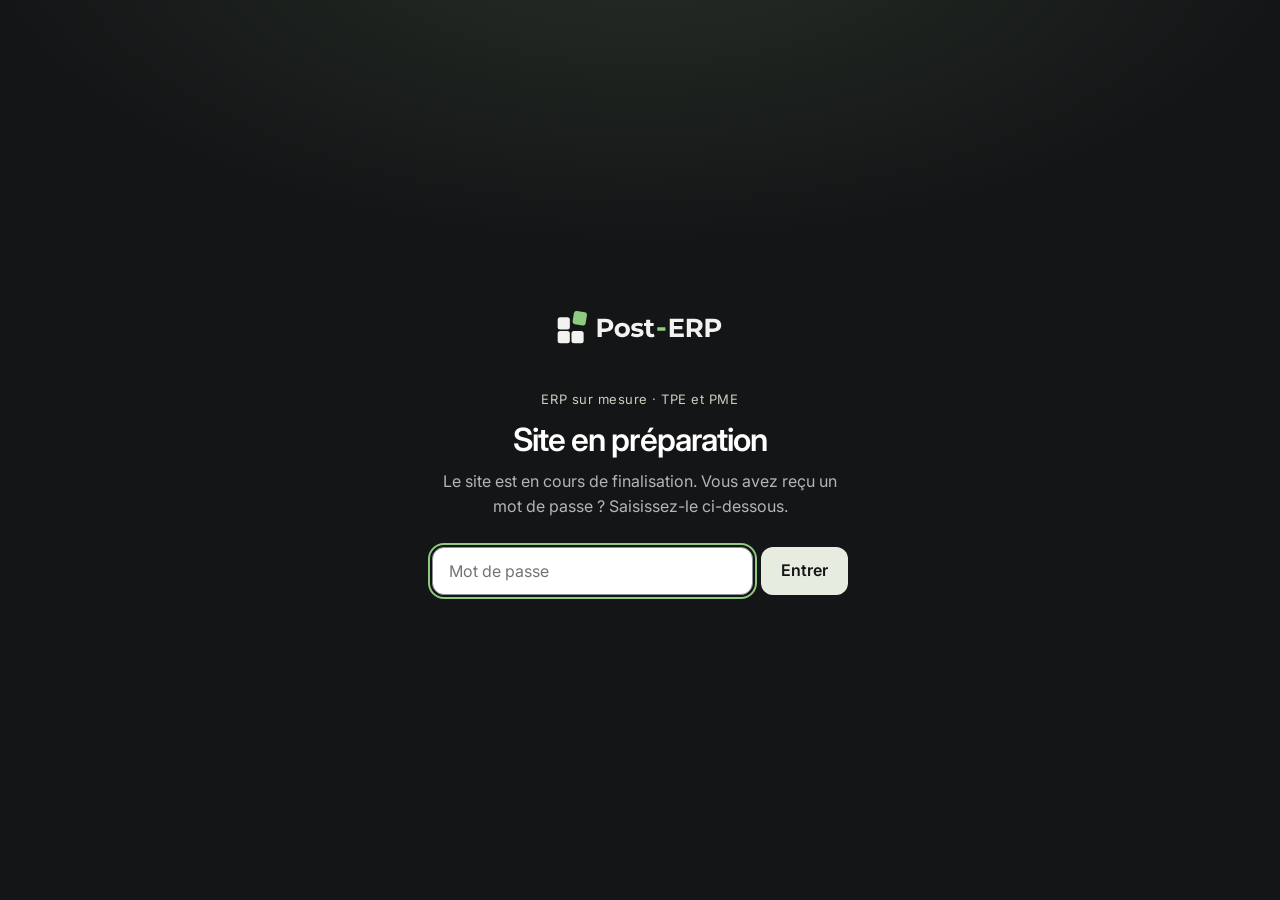
==== commit 3aa87f17: "Ajoute une protection temporaire par mot de passe Écran « Site en préparation » sur les 4 pages (ass" ====
--- a/contact.html
+++ b/contact.html
@@ -5,6 +5,8 @@
   dir="ltr"
 >
   <head>
+<meta name="robots" content="noindex, nofollow"><!-- protection temporaire -->
+<script src="assets/gate.js"></script><!-- protection temporaire -->
 <script>window.Shopify = window.Shopify || { designMode: false, locale: 'fr', country: 'FR', currency: { active: 'EUR', rate: '1.0' }, routes: { root: './' } };</script>
 
 <meta charset="utf-8">
